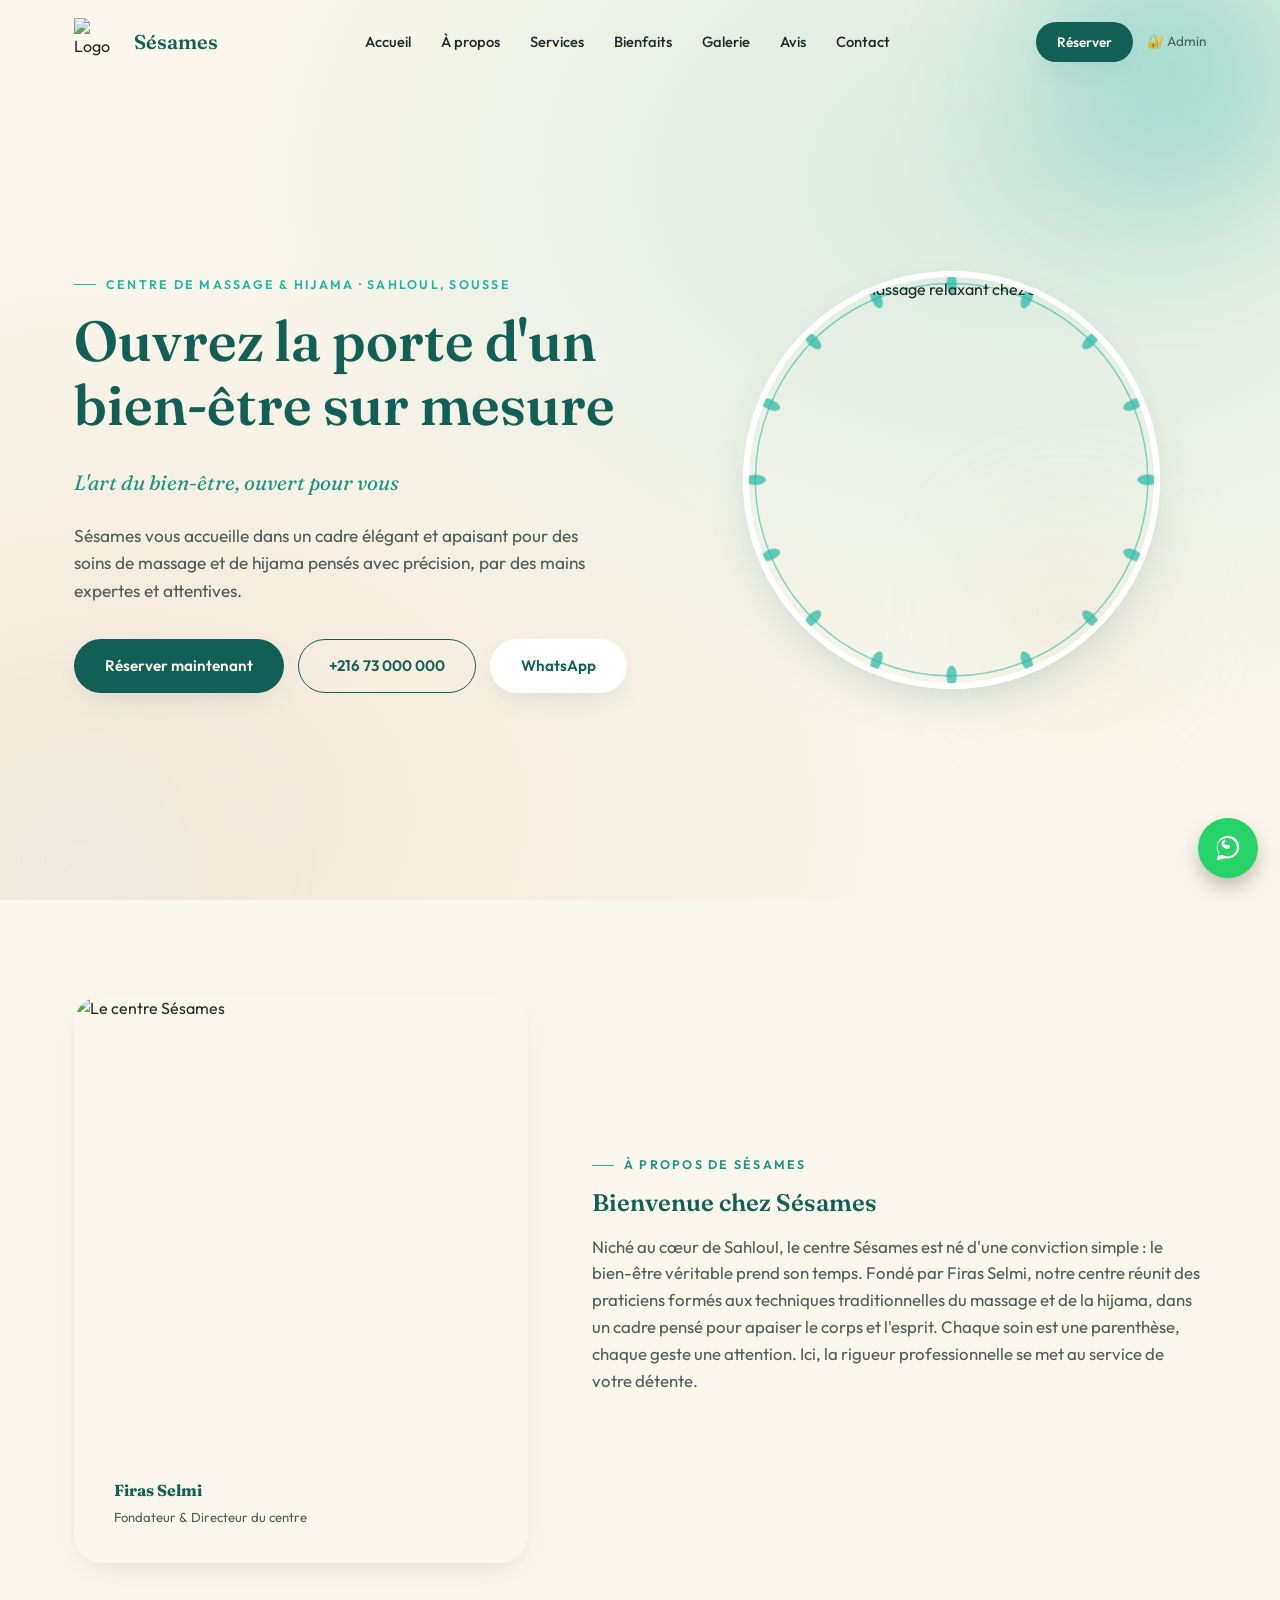
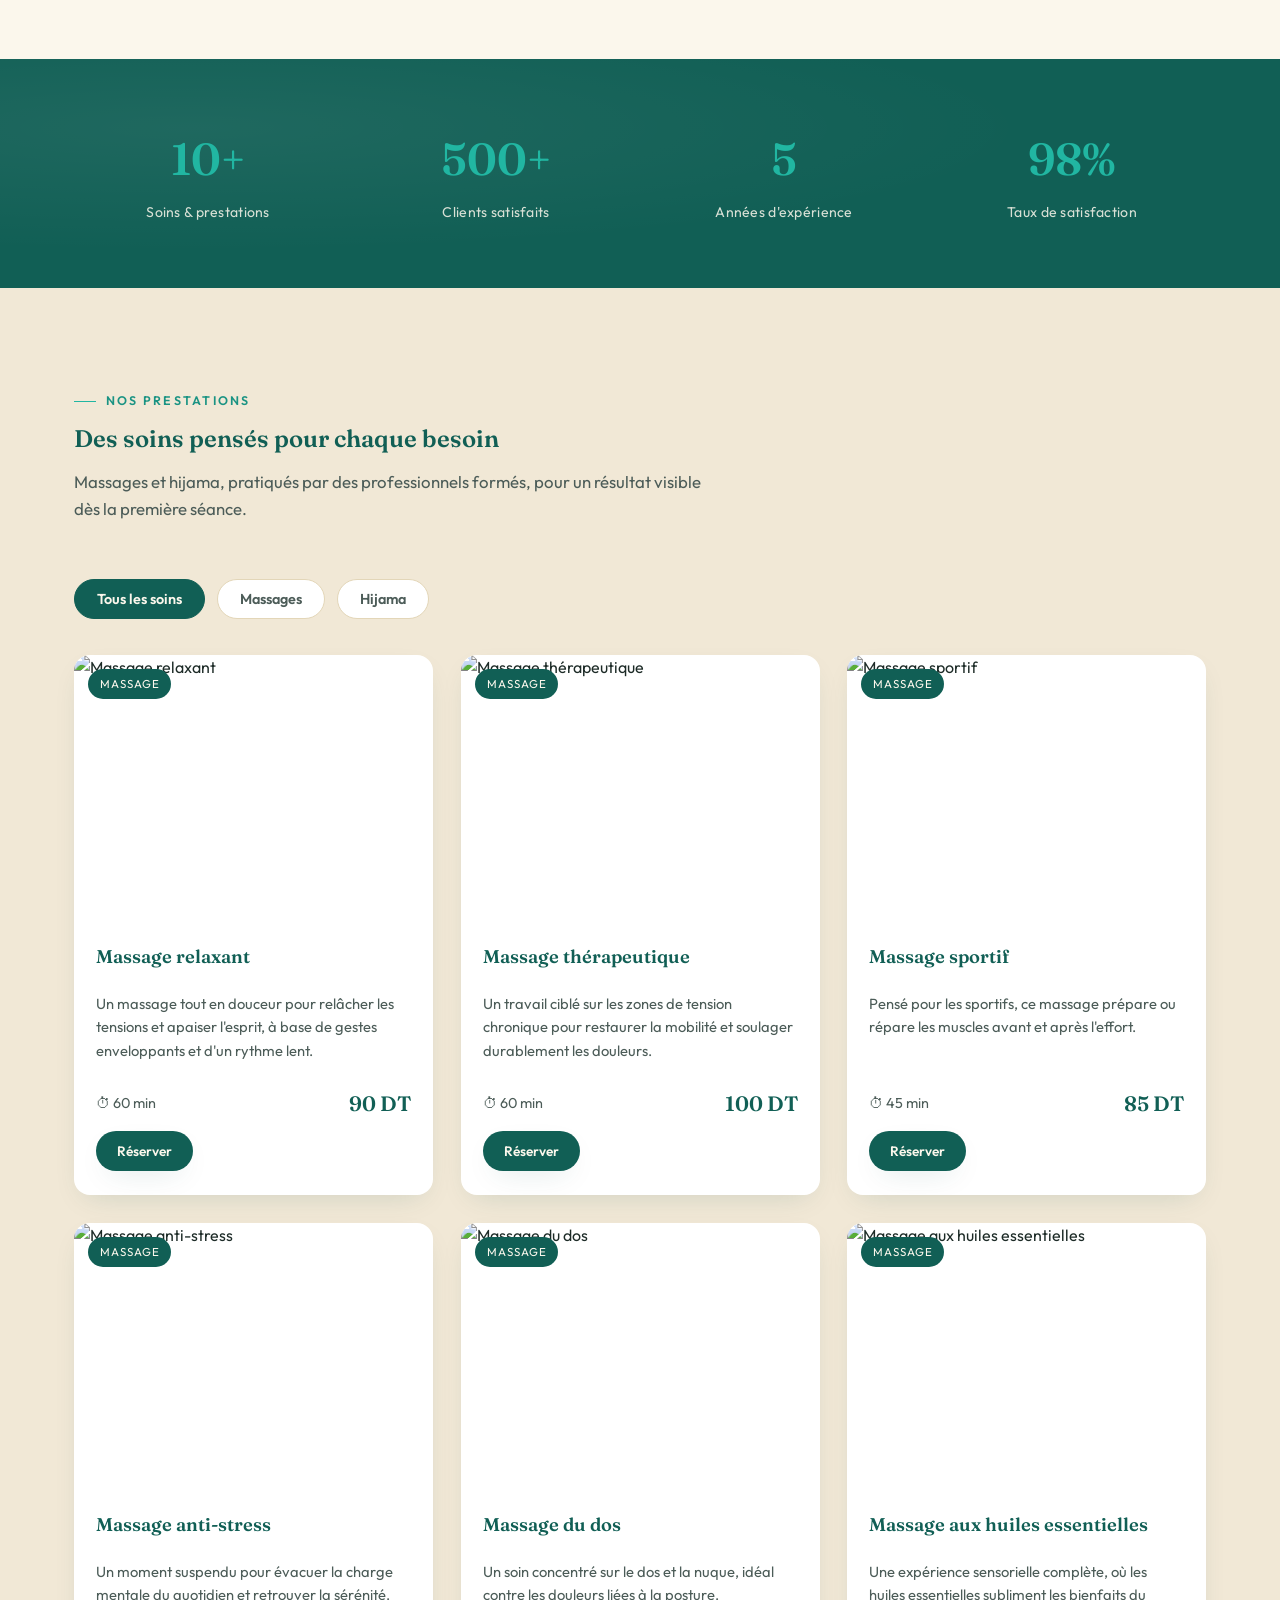
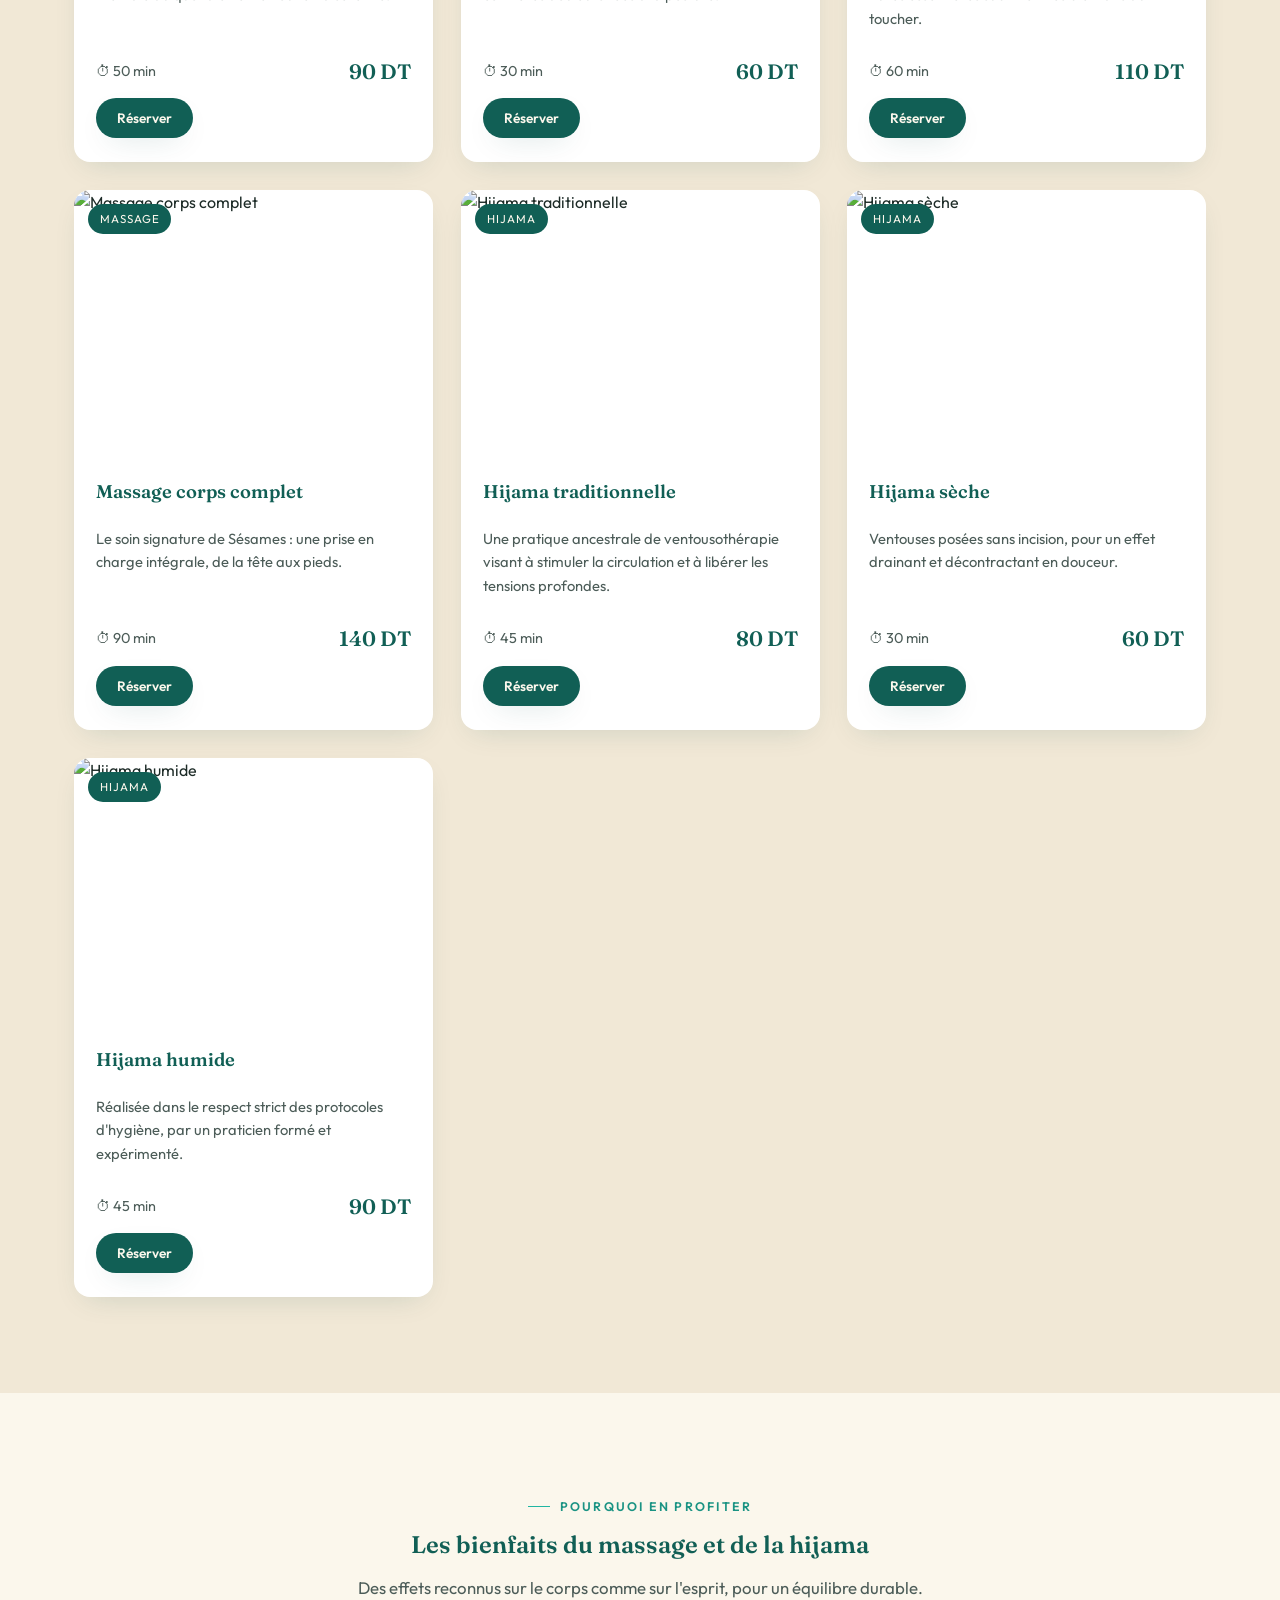
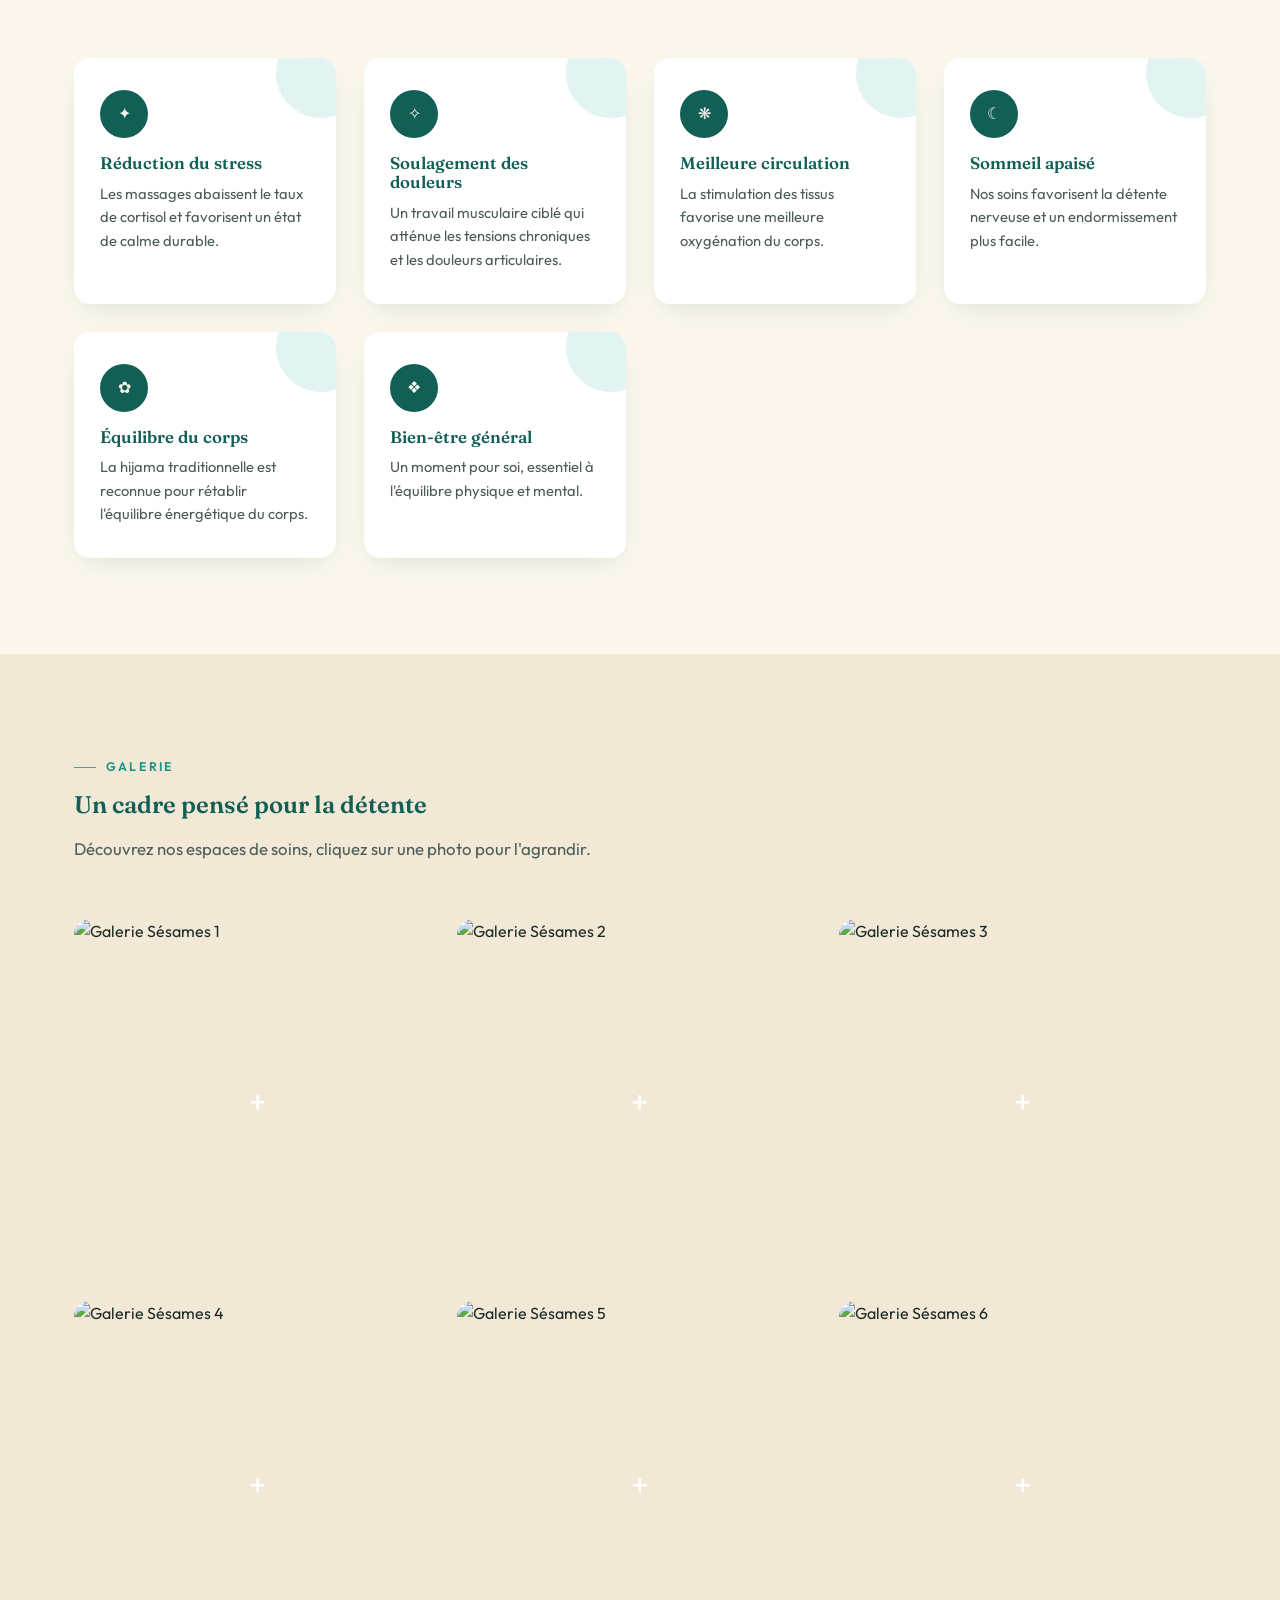
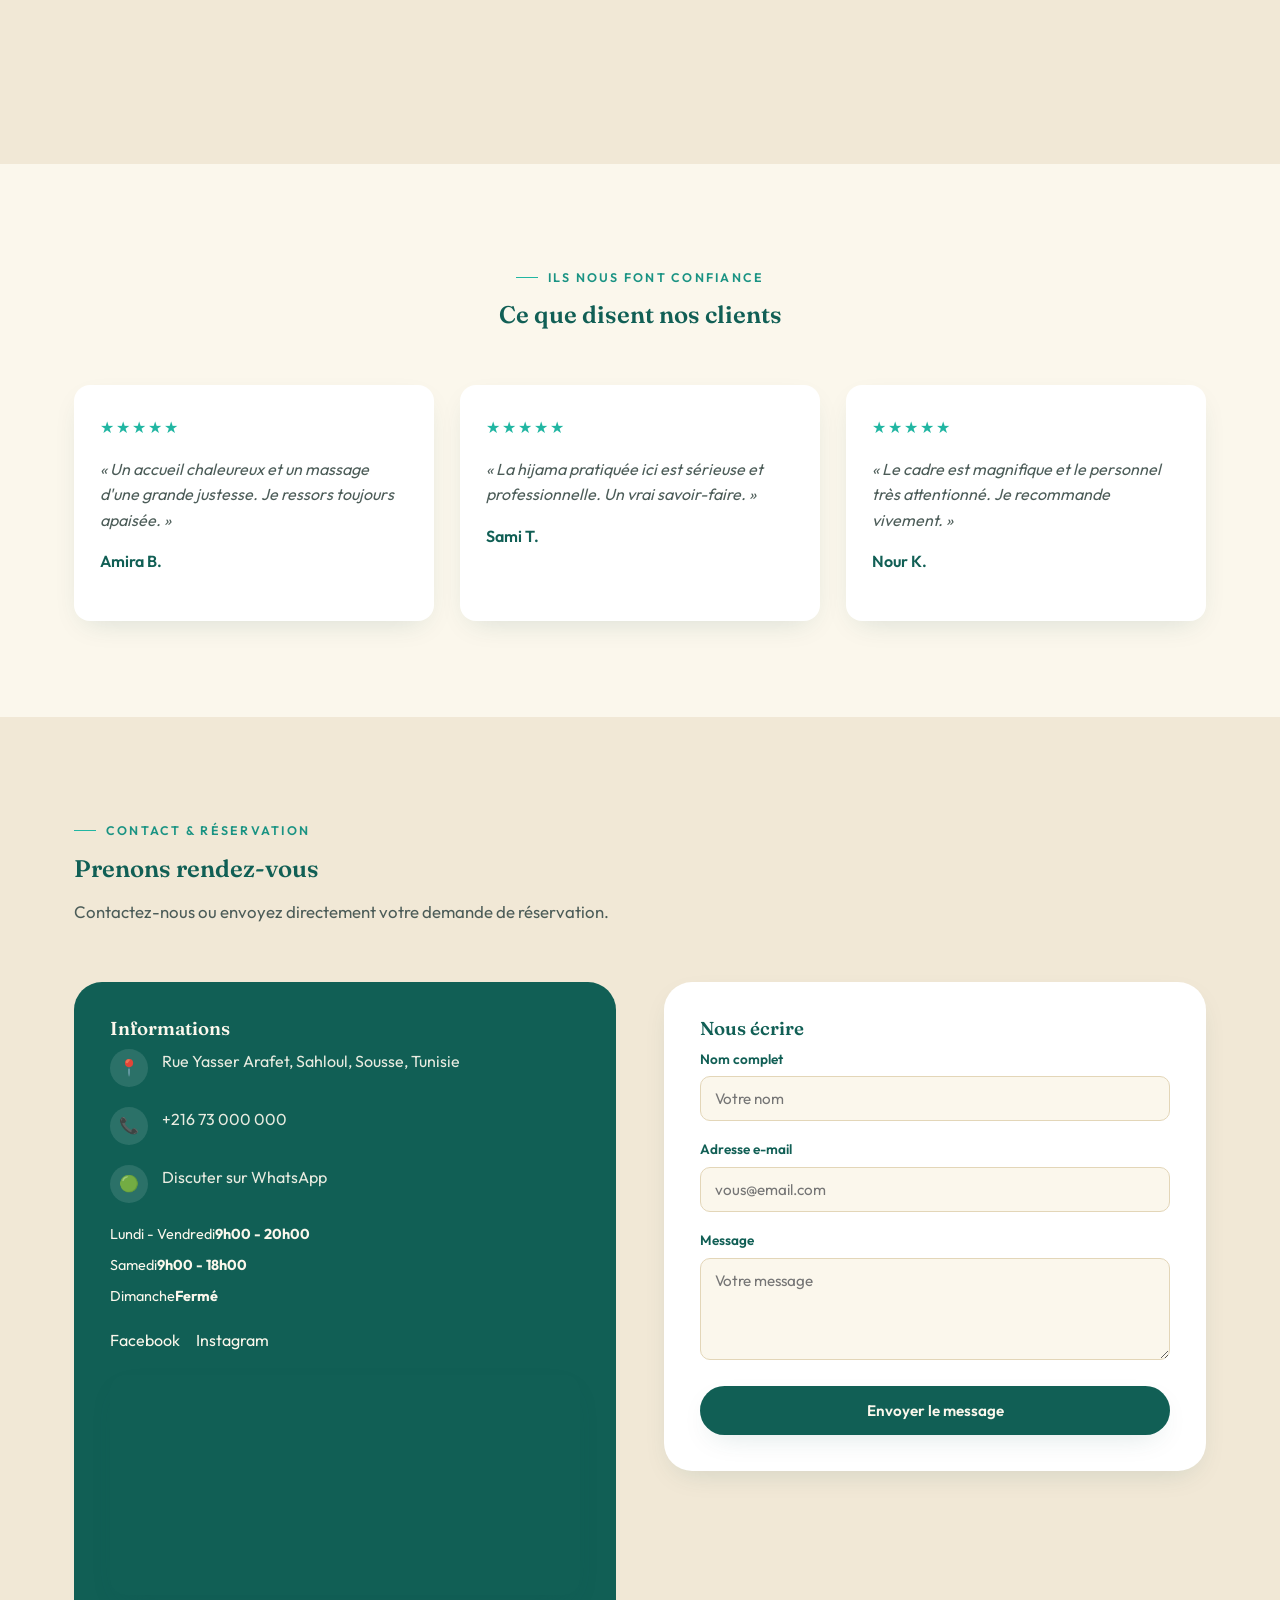
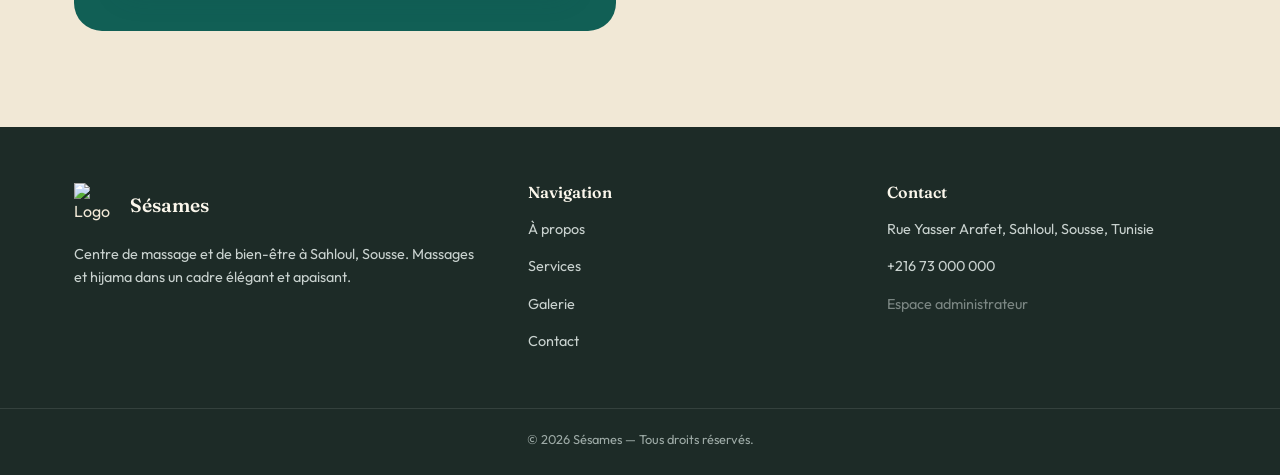
==== index.html @ 5cc1eb62 "Add admin connection button to main header navigation" ====
<!DOCTYPE html>
<html lang="fr">
<head>
<meta charset="UTF-8">
<meta name="viewport" content="width=device-width, initial-scale=1.0">
<title>Sésames — Massage & Hijama à Sousse | Centre de bien-être</title>
<meta name="description" content="Sésames, centre de massage et de hijama à Sahloul, Sousse. Massages relaxants, thérapeutiques, sportifs et hijama traditionnelle dans un cadre premium et apaisa[...]
<meta name="keywords" content="massage Sousse, hijama Sousse, centre de bien-être Sousse, Sésames, Sahloul">
<link rel="icon" href="logo-icon.png">
<link rel="preconnect" href="https://fonts.googleapis.com">
<link rel="preconnect" href="https://fonts.gstatic.com" crossorigin>
<link href="https://fonts.googleapis.com/css2?family=Fraunces:ital,wght@0,300;0,500;0,600;1,400;1,500&family=Outfit:wght@300;400;500;600;700&display=swap" rel="stylesheet">
<link rel="stylesheet" href="styles.css">
<style>
  .nav-admin-btn {
    display: flex;
    align-items: center;
    gap: 6px;
    font-size: 0.85rem;
    opacity: 0.7;
    transition: opacity 0.3s ease;
    color: inherit;
    text-decoration: none;
  }
  .nav-admin-btn:hover {
    opacity: 1;
  }
  @media (max-width: 700px) {
    .nav-admin-btn {
      font-size: 0.75rem;
    }
  }
</style>
</head>
<body>

<!-- ================= BARRE DE PROGRESSION DE SCROLL ================= -->
<div class="scroll-progress"><span class="js-scroll-bar"></span></div>

<!-- ================= NAVIGATION ================= -->
<header class="nav js-nav">
  <div class="container">
    <a href="#accueil" class="brand">
      <img src="logo-icon.png" alt="Logo Sésames" class="js-logo">
      <span class="brand-name js-nom">Sésames</span>
    </a>
    <nav class="nav-links js-nav-links">
      <a href="#accueil">Accueil</a>
      <a href="#apropos">À propos</a>
      <a href="#services">Services</a>
      <a href="#bienfaits">Bienfaits</a>
      <a href="#galerie">Galerie</a>
      <a href="#avis">Avis</a>
      <a href="#contact">Contact</a>
    </nav>
    <div class="nav-actions">
      <button class="btn btn-primary btn-sm js-open-resa">Réserver</button>
      <a href="admin.html" class="nav-admin-btn" title="Espace administrateur">🔐 Admin</a>
      <button class="nav-toggle js-nav-toggle" aria-label="Menu">☰</button>
    </div>
  </div>
</header>

<!-- ================= HERO ================= -->
<section id="accueil" class="hero">
  <div class="hero-blobs" aria-hidden="true">
    <span class="blob blob-1"></span>
    <span class="blob blob-2"></span>
    <span class="blob blob-3"></span>
  </div>
  <div class="container">
    <div class="hero-text">
      <span class="eyebrow hero-eyebrow">Centre de massage & hijama · Sahloul, Sousse</span>
      <h1>Ouvrez la porte d'un <br>bien-être sur mesure</h1>
      <p class="tagline js-slogan">L'art du bien-être, ouvert pour vous</p>
      <p class="lead">Sésames vous accueille dans un cadre élégant et apaisant pour des soins de massage et de hijama pensés avec précision, par des mains expertes et attentives.</p>
      <div class="hero-cta">
        <button class="btn btn-primary js-open-resa">Réserver maintenant</button>
        <a class="btn btn-outline js-tel" href="tel:+21673000000">Appeler le centre</a>
        <a class="btn btn-ghost js-wa-link" href="#" target="_blank" rel="noopener">WhatsApp</a>
      </div>
    </div>
    <div class="hero-visual">
      <svg class="seed-ring" viewBox="0 0 400 400" xmlns="http://www.w3.org/2000/svg" aria-hidden="true">
        <g fill="none" stroke="var(--teal-bright)" stroke-width="1.4" opacity="0.55">
          <circle cx="200" cy="200" r="188"/>
        </g>
        <g fill="var(--teal-bright)" opacity="0.7">
          <!-- graines réparties en cercle -->
          <g id="seeds"></g>
        </g>
      </svg>
      <div class="hero-image-wrap hero-float">
        <img src="https://images.unsplash.com/photo-1544161515-4ab6ce6db874?q=80&w=900&auto=format&fit=crop" alt="Ambiance de massage relaxant chez Sésames">
      </div>
    </div>
  </div>
</section>

<!-- ================= À PROPOS ================= -->
<section id="apropos" class="section">
  <div class="container about-grid">
    <div class="about-portrait reveal">
      <img src="https://images.unsplash.com/photo-1600334089648-b0d9d3028eb2?q=80&w=800&auto=format&fit=crop" alt="Le centre Sésames">
      <div class="founder-tag">
        <strong class="js-fondateur-nom">Firas Selmi</strong>
        <span class="js-fondateur-titre">Fondateur & Directeur du centre</span>
      </div>
    </div>
    <div class="about-text reveal reveal-delay-1">
      <span class="eyebrow">À propos de Sésames</span>
      <h2 class="js-apropos-titre">Bienvenue chez Sésames</h2>
      <p class="js-apropos-texte"></p>
    </div>
  </div>
</section>

<!-- ================= CHIFFRES CLÉS ================= -->
<section class="stats-section">
  <div class="container">
    <div class="stats-grid js-stats-grid"></div>
  </div>
</section>

<!-- ================= SERVICES ================= -->
<section id="services" class="section section-alt">
  <div class="container">
    <div class="section-head reveal">
      <span class="eyebrow">Nos prestations</span>
      <h2>Des soins pensés pour chaque besoin</h2>
      <p>Massages et hijama, pratiqués par des professionnels formés, pour un résultat visible dès la première séance.</p>
    </div>
    <div class="tabs reveal">
      <button class="tab-btn active" data-filter="all">Tous les soins</button>
      <button class="tab-btn" data-filter="massage">Massages</button>
      <button class="tab-btn" data-filter="hijama">Hijama</button>
    </div>
    <div class="services-grid js-services-grid"></div>
  </div>
</section>

<!-- ================= BIENFAITS ================= -->
<section id="bienfaits" class="section">
  <div class="container">
    <div class="section-head center reveal" style="margin-left:auto;margin-right:auto;">
      <span class="eyebrow">Pourquoi en profiter</span>
      <h2>Les bienfaits du massage et de la hijama</h2>
      <p>Des effets reconnus sur le corps comme sur l'esprit, pour un équilibre durable.</p>
    </div>
    <div class="benefits-grid js-benefits-grid"></div>
  </div>
</section>

<!-- ================= GALERIE ================= -->
<section id="galerie" class="section section-alt">
  <div class="container">
    <div class="section-head reveal">
      <span class="eyebrow">Galerie</span>
      <h2>Un cadre pensé pour la détente</h2>
      <p>Découvrez nos espaces de soins, cliquez sur une photo pour l'agrandir.</p>
    </div>
    <div class="gallery-grid js-gallery-grid"></div>
  </div>
</section>

<!-- ================= TÉMOIGNAGES ================= -->
<section id="avis" class="section">
  <div class="container">
    <div class="section-head center reveal" style="margin-left:auto;margin-right:auto;">
      <span class="eyebrow">Ils nous font confiance</span>
      <h2>Ce que disent nos clients</h2>
    </div>
    <div class="testimonials-grid js-testimonials-grid"></div>
  </div>
</section>

<!-- ================= CONTACT ================= -->
<section id="contact" class="section section-alt">
  <div class="container">
    <div class="section-head reveal">
      <span class="eyebrow">Contact & réservation</span>
      <h2>Prenons rendez-vous</h2>
      <p>Contactez-nous ou envoyez directement votre demande de réservation.</p>
    </div>
    <div class="contact-grid">
      <div class="contact-info-card reveal">
        <h3>Informations</h3>
        <div class="contact-info-item">
          <span class="ico">📍</span>
          <span class="js-adresse"></span>
        </div>
        <div class="contact-info-item">
          <span class="ico">📞</span>
          <a class="js-tel" href="tel:">—</a>
        </div>
        <div class="contact-info-item">
          <span class="ico">🟢</span>
          <a class="js-wa-link" href="#" target="_blank" rel="noopener">Discuter sur WhatsApp</a>
        </div>
        <ul class="js-horaires" style="display:grid;gap:8px;margin-top:18px;font-size:.9rem;"></ul>
        <div class="js-reseaux" style="display:flex;gap:16px;margin-top:20px;"></div>
        <div class="map-embed">
          <iframe class="js-map" src="" loading="lazy" referrerpolicy="no-referrer-when-downgrade" title="Localisation Sésames"></iframe>
        </div>
      </div>

      <form id="contact-form" class="form-card reveal reveal-delay-1" novalidate>
        <h3>Nous écrire</h3>
        <div class="field">
          <label for="contact-nom">Nom complet</label>
          <input id="contact-nom" type="text" placeholder="Votre nom">
          <span class="error-msg">Merci d'indiquer votre nom.</span>
        </div>
        <div class="field">
          <label for="contact-email">Adresse e-mail</label>
          <input id="contact-email" type="email" placeholder="vous@email.com">
          <span class="error-msg">Merci d'indiquer une adresse e-mail valide.</span>
        </div>
        <div class="field">
          <label for="contact-message">Message</label>
          <textarea id="contact-message" rows="4" placeholder="Votre message"></textarea>
          <span class="error-msg">Merci d'écrire votre message.</span>
        </div>
        <button type="submit" class="btn btn-primary" style="width:100%;">Envoyer le message</button>
        <div id="contact-msg" class="form-msg"></div>
      </form>
    </div>
  </div>
</section>

<!-- ================= FOOTER ================= -->
<footer class="footer">
  <div class="container">
    <div>
      <div class="footer-brand">
        <img src="logo-icon.png" alt="Logo Sésames" class="js-logo">
        <span class="footer-brand-name js-nom">Sésames</span>
      </div>
      <p>Centre de massage et de bien-être à Sahloul, Sousse. Massages et hijama dans un cadre élégant et apaisant.</p>
    </div>
    <div>
      <h4>Navigation</h4>
      <p><a href="#apropos">À propos</a></p>
      <p><a href="#services">Services</a></p>
      <p><a href="#galerie">Galerie</a></p>
      <p><a href="#contact">Contact</a></p>
    </div>
    <div>
      <h4>Contact</h4>
      <p class="js-adresse"></p>
      <p class="js-tel"></p>
      <p><a href="admin.html" style="opacity:.55;">Espace administrateur</a></p>
    </div>
  </div>
  <div class="footer-bottom">© <span class="js-annee"></span> Sésames — Tous droits réservés.</div>
</footer>

<!-- ================= BOUTON WHATSAPP FLOTTANT ================= -->
<a class="whatsapp-float js-wa-link" href="#" target="_blank" rel="noopener" aria-label="Contacter sur WhatsApp">
  <svg width="30" height="30" viewBox="0 0 32 32" fill="white"><path d="M16.001 3C9.373 3 4 8.373 4 15c0 2.386.696 4.607 1.897 6.48L4 29l7.72-1.86A11.93 11.93 0 0 0 16 27c6.628 0 12-5.373 12-12S22.629 3 16.001 3zm0 22c-2.04 0-3.964-.57-5.605-1.56l-.403-.25-4.17 1.003 1.02-4.073-.262-.41C5.24 18.776 4.8 17.04 4.8 15.233 4.8 9.73 9.46 5.4 15.21 5.4c5.52 0 10.14 4.33 10.14 9.833 0 5.5-4.62 9.9-10.35 9.9z"/><path d="M11.25 8.5c-.4 0-.96.13-1.47.65-.45.46-.76 1.07-.76 1.9 0 1.66.9 3.25 2.03 4.2 1.3 1.14 3.07 1.9 4.75 1.9.4 0 .96-.13 1.47-.65.45-.46.76-1.07.76-1.9 0-.65-.29-1.2-.75-1.55l-.95-.65c-.2-.14-.45-.14-.65 0l-.95.65c-.2.14-.45.14-.65 0l-2.13-1.47c-.2-.14-.33-.35-.33-.6 0-.4.18-.76.5-.98l1.08-.75c.2-.14.33-.35.33-.6 0-.4-.18-.76-.5-.98l-.95-.65c-.2-.14-.45-.14-.65 0z"/></svg>
</a>

<!-- ================= LIGHTBOX GALERIE ================= -->
<div class="lightbox" id="lightbox">
  <button class="lightbox-close" id="lightbox-close" aria-label="Fermer">×</button>
  <img id="lightbox-img" src="" alt="Photo agrandie">
</div>

<!-- ================= MODAL RÉSERVATION ================= -->
<div class="modal-overlay" id="resa-modal">
  <div class="modal-box">
    <button class="modal-close" id="resa-close" aria-label="Fermer">×</button>
    <span class="eyebrow">Réservation</span>
    <h3>Réservez votre séance</h3>
    <form id="resa-form" novalidate>
      <div class="field">
        <label for="resa-nom">Nom complet</label>
        <input id="resa-nom" type="text" placeholder="Votre nom">
        <span class="error-msg">Merci d'indiquer votre nom.</span>
      </div>
      <div class="form-row">
        <div class="field">
          <label for="resa-tel">Téléphone</label>
          <input id="resa-tel" type="tel" placeholder="+216 ...">
          <span class="error-msg">Numéro invalide.</span>
        </div>
        <div class="field">
          <label for="resa-date">Date souhaitée</label>
          <input id="resa-date" type="date">
          <span class="error-msg">Merci de choisir une date.</span>
        </div>
      </div>
      <div class="field">
        <label for="resa-service">Soin souhaité</label>
        <select id="resa-service"></select>
        <span class="error-msg">Merci de choisir un soin.</span>
      </div>
      <div class="field">
        <label for="resa-message">Message (optionnel)</label>
        <textarea id="resa-message" rows="3" placeholder="Une précision à ajouter ?"></textarea>
      </div>
      <button type="submit" class="btn btn-primary" style="width:100%;">Confirmer la demande</button>
      <div id="resa-msg" class="form-msg"></div>
    </form>
  </div>
</div>

<script src="data.js"></script>
<script src="main.js"></script>
<script>
  // Génère les petites graines du motif décoratif de l'anneau (signature visuelle)
  (function seeds(){
    const g = document.getElementById("seeds");
    if(!g) return;
    const total = 16, r = 188, cx = 200, cy = 200;
    let html = "";
    for(let i=0;i<total;i++){
      const angle = (i/total) * Math.PI * 2;
      const x = cx + r*Math.cos(angle);
      const y = cy + r*Math.sin(angle);
      const rot = (angle*180/Math.PI)+90;
      html += `<ellipse cx="${x}" cy="${y}" rx="5" ry="10" transform="rotate(${rot} ${x} ${y})"/>`;
    }
    g.innerHTML = html;
  })();
</script>
</body>
</html>
---- styles.css ----
/* ==========================================================
   SÉSAMES — Design tokens
   Palette dérivée du logo : cercle teal profond sur fond ivoire,
   silhouette en ligne, anneau de graines/pétales.
   Signature visuelle : l'anneau de graines devient un motif
   récurrent, et les révélations au scroll "s'ouvrent" comme le
   veut la légende du sésame — "Ouvre-toi, Sésame".
   ========================================================== */
:root{
  --teal-deep:   #115F55;
  --teal:        #1A9383;
  --teal-bright: #21B6A2;
  --teal-tint:   #E1F4F1;
  --cream:       #FBF7EC;
  --sand:        #F1E8D6;
  --sand-line:   #E3D6B8;
  --ink:         #1D2B27;
  --ink-soft:    #4C5C58;
  --white:       #FFFFFF;

  --font-display: "Fraunces", serif;
  --font-body: "Outfit", sans-serif;

  --radius-lg: 28px;
  --radius-md: 16px;
  --radius-sm: 10px;

  --shadow-soft: 0 20px 50px -20px rgba(18, 79, 77, 0.25);
  --shadow-card: 0 10px 30px -12px rgba(18, 79, 77, 0.18);

  --ease: cubic-bezier(.22,.9,.32,1);
}

*,*::before,*::after{ box-sizing:border-box; }
html{ scroll-behavior:smooth; }
body{
  margin:0;
  font-family:var(--font-body);
  background:var(--cream);
  color:var(--ink);
  line-height:1.6;
  -webkit-font-smoothing:antialiased;
}
img{ max-width:100%; display:block; }
a{ color:inherit; text-decoration:none; }
ul{ list-style:none; margin:0; padding:0; }
button{ font-family:inherit; cursor:pointer; }
input,textarea,select{ font-family:inherit; }

.container{
  width:100%;
  max-width:1180px;
  margin:0 auto;
  padding:0 24px;
}

h1,h2,h3,h4{
  font-family:var(--font-display);
  color:var(--teal-deep);
  margin:0 0 .5em;
  line-height:1.15;
  font-weight:600;
}
.eyebrow{
  display:inline-flex;
  align-items:center;
  gap:10px;
  font-family:var(--font-body);
  font-size:.78rem;
  letter-spacing:.18em;
  text-transform:uppercase;
  color:var(--teal);
  font-weight:600;
  margin-bottom:14px;
}
.eyebrow::before{
  content:"";
  width:22px;height:1px;
  background:var(--teal-bright);
  display:inline-block;
}
.section{ padding:96px 0; position:relative; }
.section-alt{ background:var(--sand); }
.section-head{ max-width:640px; margin-bottom:56px; }
.section-head p{ color:var(--ink-soft); font-size:1.05rem; }
.section-head.center{ margin-left:auto; margin-right:auto; text-align:center; }

/* ---------- Boutons ---------- */
.btn{
  display:inline-flex;
  align-items:center;
  justify-content:center;
  gap:10px;
  padding:14px 30px;
  border-radius:999px;
  font-weight:600;
  font-size:.95rem;
  border:1px solid transparent;
  transition:transform .35s var(--ease), box-shadow .35s var(--ease), background .3s ease, color .3s ease;
  white-space:nowrap;
}
.btn-primary{ background:var(--teal-deep); color:var(--cream); box-shadow:var(--shadow-card); }
.btn-primary:hover{ transform:translateY(-3px); box-shadow:0 16px 30px -10px rgba(18,79,77,.4); background:var(--teal); }
.btn-outline{ background:transparent; color:var(--teal-deep); border-color:var(--teal-deep); }
.btn-outline:hover{ background:var(--teal-deep); color:var(--cream); transform:translateY(-3px); }
.btn-ghost{ background:var(--white); color:var(--teal-deep); box-shadow:var(--shadow-card); }
.btn-ghost:hover{ transform:translateY(-3px); }
.btn-sm{ padding:10px 20px; font-size:.85rem; }

/* ---------- Navigation ---------- */
.nav{
  position:fixed; top:0; left:0; right:0; z-index:100;
  padding:18px 0;
  transition:background .4s ease, box-shadow .4s ease, padding .4s ease;
}
.nav.scrolled{
  background:rgba(251,247,236,.92);
  backdrop-filter:blur(10px);
  box-shadow:0 8px 24px -16px rgba(18,79,77,.35);
  padding:10px 0;
}
.nav .container{ display:flex; align-items:center; justify-content:space-between; gap:20px; }
.brand{ display:flex; align-items:center; gap:12px; }
.brand img{ width:48px; height:48px; object-fit:contain; }
.brand-name{ font-family:var(--font-display); font-weight:600; font-size:1.25rem; color:var(--teal-deep); }
.nav-links{ display:flex; gap:30px; align-items:center; }
.nav-links a{
  font-size:.92rem; font-weight:500; color:var(--ink);
  position:relative; padding:4px 0;
}
.nav-links a::after{
  content:""; position:absolute; left:0; bottom:0; height:2px; width:0;
  background:var(--teal-bright); transition:width .3s var(--ease);
}
.nav-links a:hover::after{ width:100%; }
.nav-actions{ display:flex; align-items:center; gap:14px; }
.nav-toggle{ display:none; background:none; border:none; font-size:1.6rem; color:var(--teal-deep); }

@media (max-width:900px){
  .nav-links{
    position:fixed; inset:0 0 0 auto; height:100vh; width:min(78vw,320px);
    background:var(--cream); flex-direction:column; justify-content:center; gap:28px;
    transform:translateX(100%); transition:transform .45s var(--ease);
    box-shadow:-10px 0 40px rgba(18,79,77,.2);
  }
  .nav-links.open{ transform:translateX(0); }
  .nav-toggle{ display:block; }
}

/* ---------- Hero ---------- */
.hero{
  min-height:100vh;
  display:flex; align-items:center;
  padding:140px 0 80px;
  position:relative;
  overflow:hidden;
  background:
    radial-gradient(ellipse at 80% 20%, rgba(34,163,159,.16), transparent 55%),
    radial-gradient(ellipse at 10% 90%, rgba(176,107,73,.12), transparent 50%),
    var(--cream);
}
.hero-blobs{ position:absolute; inset:0; overflow:hidden; z-index:0; pointer-events:none; }
.blob{
  position:absolute; border-radius:50%; filter:blur(60px); opacity:.45;
  will-change:transform;
}
.blob-1{
  width:420px; height:420px; top:-140px; right:-100px;
  background:radial-gradient(circle, var(--teal-bright), transparent 70%);
  animation:blob-float-1 16s ease-in-out infinite;
}
.blob-2{
  width:320px; height:320px; bottom:-120px; left:-80px;
  background:radial-gradient(circle, var(--teal-tint), transparent 70%);
  animation:blob-float-2 20s ease-in-out infinite;
}
.blob-3{
  width:220px; height:220px; bottom:20%; right:8%;
  background:radial-gradient(circle, var(--sand-line), transparent 70%);
  animation:blob-float-3 13s ease-in-out infinite;
}
@keyframes blob-float-1{
  0%,100%{ transform:translate(0,0) scale(1); }
  50%{ transform:translate(-30px,40px) scale(1.08); }
}
@keyframes blob-float-2{
  0%,100%{ transform:translate(0,0) scale(1); }
  50%{ transform:translate(25px,-30px) scale(1.05); }
}
@keyframes blob-float-3{
  0%,100%{ transform:translate(0,0); }
  50%{ transform:translate(-20px,-25px); }
}
.hero .container{ position:relative; z-index:1; display:grid; grid-template-columns:1.05fr .95fr; gap:60px; align-items:center; }
.hero-eyebrow{ color:var(--teal-bright); }
.hero h1{ font-size:clamp(2.4rem,4.4vw,3.6rem); }
.hero .tagline{ font-style:italic; font-family:var(--font-display); color:var(--teal); font-size:1.3rem; margin-bottom:22px; }
.hero p.lead{ color:var(--ink-soft); font-size:1.08rem; max-width:520px; margin-bottom:34px; }
.hero-cta{ display:flex; flex-wrap:wrap; gap:14px; }

.hero-visual{ position:relative; display:flex; align-items:center; justify-content:center; }
.seed-ring{
  position:absolute; inset:0; margin:auto; width:100%; height:100%;
  animation:spin 60s linear infinite;
}
@keyframes spin{ to{ transform:rotate(360deg); } }
.hero-image-wrap{
  position:relative; width:82%; aspect-ratio:1/1; border-radius:50%; overflow:hidden;
  box-shadow:var(--shadow-soft); border:6px solid var(--white);
}
.hero-image-wrap img{ width:100%; height:100%; object-fit:cover; }
.hero-float{ animation:hero-float 6s ease-in-out infinite; }
@keyframes hero-float{
  0%,100%{ transform:translateY(0); }
  50%{ transform:translateY(-16px); }
}

/* ---------- Reveal / "Ouvre-toi Sésame" ---------- */
.reveal{
  opacity:0; transform:translateY(28px) scale(.97);
  transition:opacity .8s var(--ease), transform .8s var(--ease);
}
.reveal.in-view{ opacity:1; transform:translateY(0) scale(1); }
.reveal-delay-1.in-view{ transition-delay:.1s; }
.reveal-delay-2.in-view{ transition-delay:.2s; }
.reveal-delay-3.in-view{ transition-delay:.3s; }

/* ---------- À propos ---------- */
.about-grid{ display:grid; grid-template-columns:.85fr 1.15fr; gap:64px; align-items:center; }
.about-portrait{
  position:relative; border-radius:var(--radius-lg); overflow:hidden;
  box-shadow:var(--shadow-card);
}
.about-portrait img{ width:100%; aspect-ratio:4/5; object-fit:cover; }
.founder-tag{
  position:absolute; left:20px; bottom:20px; background:rgba(251,247,236,.94);
  padding:14px 20px; border-radius:var(--radius-sm); backdrop-filter:blur(6px);
}
.founder-tag strong{ display:block; color:var(--teal-deep); font-family:var(--font-display); }
.founder-tag span{ font-size:.82rem; color:var(--ink-soft); }
.about-text p{ color:var(--ink-soft); font-size:1.05rem; }

/* ---------- Chiffres clés / compteurs ---------- */
.stats-section{
  background:var(--teal-deep);
  padding:64px 0;
  position:relative;
  overflow:hidden;
}
.stats-section::before{
  content:"";
  position:absolute; inset:0;
  background:radial-gradient(ellipse at 15% 30%, rgba(255,255,255,.06), transparent 55%);
  pointer-events:none;
}
.stats-grid{
  display:grid; grid-template-columns:repeat(4,1fr); gap:20px; position:relative; z-index:1;
}
.stat-card{ text-align:center; color:var(--cream); }
.stat-number{
  font-family:var(--font-display); font-weight:600; font-size:clamp(2rem,4vw,2.8rem);
  color:var(--teal-bright); display:inline-flex; align-items:baseline; gap:2px;
}
.stat-label{ margin-top:6px; font-size:.88rem; color:var(--cream); opacity:.85; letter-spacing:.02em; }
@media (max-width:800px){ .stats-grid{ grid-template-columns:repeat(2,1fr); gap:32px 20px; } }

/* ---------- Services ---------- */
.tabs{ display:flex; gap:12px; margin-bottom:36px; flex-wrap:wrap; }
.tab-btn{
  padding:10px 22px; border-radius:999px; border:1px solid var(--sand-line);
  background:var(--white); color:var(--ink-soft); font-weight:600; font-size:.9rem;
  transition:all .3s var(--ease);
}
.tab-btn.active, .tab-btn:hover{ background:var(--teal-deep); color:var(--cream); border-color:var(--teal-deep); }

.services-grid{
  display:grid; grid-template-columns:repeat(auto-fit,minmax(300px,1fr)); gap:28px;
  perspective:1200px;
}
.service-card{
  background:var(--white); border-radius:var(--radius-md); overflow:hidden;
  box-shadow:var(--shadow-card);
  transition:transform .25s var(--ease), box-shadow .45s var(--ease);
  display:flex; flex-direction:column;
  transform-style:preserve-3d;
  will-change:transform;
}
.service-card:hover{ box-shadow:0 24px 40px -18px rgba(18,79,77,.32); }
.service-media{ position:relative; aspect-ratio:4/3; overflow:hidden; }
.service-media img{ width:100%; height:100%; object-fit:cover; transition:transform .6s var(--ease); }
.service-card:hover .service-media img{ transform:scale(1.08); }
.service-tag{
  position:absolute; top:14px; left:14px; background:var(--teal-deep); color:var(--cream);
  font-size:.72rem; text-transform:uppercase; letter-spacing:.08em; padding:6px 12px; border-radius:999px;
}
.service-body{ padding:22px 22px 24px; display:flex; flex-direction:column; gap:10px; flex:1; }
.service-body h3{ font-size:1.15rem; margin-bottom:0; }
.service-body p{ color:var(--ink-soft); font-size:.92rem; flex:1; }
.service-meta{ display:flex; justify-content:space-between; align-items:center; font-size:.9rem; color:var(--ink-soft); }
.service-meta .price{ font-family:var(--font-display); font-size:1.3rem; color:var(--teal-deep); font-weight:600; }
.service-footer{ display:flex; gap:10px; }

/* ---------- Bienfaits ---------- */
.benefits-grid{ display:grid; grid-template-columns:repeat(auto-fit,minmax(260px,1fr)); gap:28px; }
.benefit-card{
  background:var(--white); padding:32px 26px; border-radius:var(--radius-md);
  box-shadow:var(--shadow-card); position:relative; overflow:hidden;
}
.benefit-card::before{
  content:""; position:absolute; top:-30px; right:-30px; width:90px; height:90px;
  background:var(--teal-tint); border-radius:50%;
}
.benefit-icon{
  width:48px; height:48px; border-radius:50%; background:var(--teal-deep); color:var(--cream);
  display:flex; align-items:center; justify-content:center; margin-bottom:16px; position:relative; z-index:1;
}
.benefit-card h3{ font-size:1.05rem; position:relative; z-index:1; }
.benefit-card p{ color:var(--ink-soft); font-size:.92rem; position:relative; z-index:1; margin:0; }

/* ---------- Galerie ---------- */
.gallery-grid{
  display:grid; grid-template-columns:repeat(3,1fr); gap:16px;
}
.gallery-item{
  border-radius:var(--radius-md); overflow:hidden; cursor:pointer; position:relative; aspect-ratio:1/1;
}
.gallery-item img{ width:100%; height:100%; object-fit:cover; transition:transform .5s var(--ease); }
.gallery-item:hover img{ transform:scale(1.1); }
.gallery-item::after{
  content:"+"; position:absolute; inset:0; display:flex; align-items:center; justify-content:center;
  font-size:2rem; color:#fff; background:rgba(18,79,77,0); transition:background .3s ease;
}
.gallery-item:hover::after{ background:rgba(18,79,77,.35); }
@media (max-width:700px){ .gallery-grid{ grid-template-columns:repeat(2,1fr); } }

/* ---------- Témoignages ---------- */
.testimonials-grid{ display:grid; grid-template-columns:repeat(auto-fit,minmax(280px,1fr)); gap:26px; }
.testimonial-card{
  background:var(--white); padding:30px 26px; border-radius:var(--radius-md); box-shadow:var(--shadow-card);
}
.stars{ color:var(--teal-bright); letter-spacing:2px; margin-bottom:12px; }
.testimonial-card p.quote{ color:var(--ink-soft); font-style:italic; }
.testimonial-name{ font-weight:600; color:var(--teal-deep); margin-top:14px; }

/* ---------- Contact ---------- */
.contact-grid{ display:grid; grid-template-columns:1fr 1fr; gap:48px; align-items:start; }
.contact-info-card{
  background:var(--teal-deep); color:var(--cream); padding:36px; border-radius:var(--radius-lg);
}
.contact-info-card h3{ color:var(--cream); }
.contact-info-item{ display:flex; gap:14px; margin-bottom:20px; align-items:flex-start; }
.contact-info-item .ico{ width:38px; height:38px; border-radius:50%; background:rgba(255,255,255,.12); display:flex; align-items:center; justify-content:center; flex-shrink:0; }
.contact-info-item a, .contact-info-item span{ color:var(--cream); opacity:.92; }
.map-embed{ margin-top:22px; border-radius:var(--radius-md); overflow:hidden; box-shadow:var(--shadow-card); }
.map-embed iframe{ width:100%; height:220px; border:0; display:block; }

.form-card{
  background:var(--white); padding:36px; border-radius:var(--radius-lg); box-shadow:var(--shadow-card);
}
.form-row{ display:grid; grid-template-columns:1fr 1fr; gap:16px; }
.field{ margin-bottom:18px; }
.field label{ display:block; font-size:.85rem; font-weight:600; margin-bottom:6px; color:var(--teal-deep); }
.field input, .field select, .field textarea{
  width:100%; padding:12px 14px; border-radius:var(--radius-sm); border:1.5px solid var(--sand-line);
  background:var(--cream); font-size:.95rem; transition:border-color .3s ease, box-shadow .3s ease; color:var(--ink);
}
.field input:focus, .field select:focus, .field textarea:focus{
  outline:none; border-color:var(--teal-bright); box-shadow:0 0 0 4px rgba(34,163,159,.15);
}
.field.error input, .field.error select, .field.error textarea{ border-color:#C34A36; }
.field .error-msg{ color:#C34A36; font-size:.78rem; margin-top:5px; display:none; }
.field.error .error-msg{ display:block; }
.form-msg{
  margin-top:16px; padding:14px 16px; border-radius:var(--radius-sm); font-size:.9rem;
  display:none; align-items:center; gap:10px;
}
.form-msg.show{ display:flex; }
.form-msg.success{ background:#E4F3EE; color:var(--teal-deep); }
.form-msg.err{ background:#FBE9E6; color:#A63A29; }

@media (max-width:900px){
  .hero .container, .about-grid, .contact-grid{ grid-template-columns:1fr; }
  .hero-visual{ order:-1; max-width:340px; margin:0 auto; }
  .form-row{ grid-template-columns:1fr; }
}

/* ---------- Footer ---------- */
.footer{ background:var(--ink); color:var(--sand); padding:56px 0 26px; }
.footer .container{ display:grid; grid-template-columns:1.3fr 1fr 1fr; gap:40px; }
.footer-brand{ display:flex; align-items:center; gap:12px; margin-bottom:16px; }
.footer-brand img{ width:44px; height:44px; object-fit:contain; }
.footer-brand-name{ font-family:var(--font-display); font-weight:600; font-size:1.2rem; color:var(--cream); }
.footer h4{ color:var(--cream); font-size:1rem; margin-bottom:16px; }
.footer p, .footer a{ color:#C9D2CF; font-size:.9rem; }
.footer a:hover{ color:var(--teal-bright); }
.footer-bottom{ text-align:center; margin-top:40px; padding-top:20px; border-top:1px solid rgba(255,255,255,.1); font-size:.8rem; color:#9DAAA6; }
@media (max-width:700px){ .footer .container{ grid-template-columns:1fr; } }

/* ---------- WhatsApp flottant ---------- */
.whatsapp-float{
  position:fixed; right:22px; bottom:22px; z-index:200;
  width:60px; height:60px; border-radius:50%; background:#25D366;
  display:flex; align-items:center; justify-content:center;
  box-shadow:0 10px 26px -6px rgba(0,0,0,.4);
  animation:pulse-wa 2.6s ease-in-out infinite;
}
.whatsapp-float:hover{ transform:scale(1.08); }
@keyframes pulse-wa{
  0%,100%{ box-shadow:0 10px 26px -6px rgba(37,211,102,.6); }
  50%{ box-shadow:0 10px 32px -4px rgba(37,211,102,.95); }
}

/* ---------- Lightbox ---------- */
.lightbox{
  position:fixed; inset:0; background:rgba(18,43,39,.92); z-index:300;
  display:none; align-items:center; justify-content:center; padding:30px;
}
.lightbox.open{ display:flex; }
.lightbox img{ max-width:90vw; max-height:85vh; border-radius:var(--radius-sm); }
.lightbox-close{
  position:absolute; top:24px; right:28px; color:#fff; font-size:2rem; background:none; border:none;
}

/* ---------- Modal réservation ---------- */
.modal-overlay{
  position:fixed; inset:0; background:rgba(18,43,39,.55); z-index:300; display:none;
  align-items:center; justify-content:center; padding:20px; backdrop-filter:blur(3px);
}
.modal-overlay.open{ display:flex; }
.modal-box{
  background:var(--cream); border-radius:var(--radius-lg); max-width:520px; width:100%;
  padding:36px; max-height:90vh; overflow-y:auto; box-shadow:var(--shadow-soft);
  transform:scale(.94); opacity:0; transition:transform .35s var(--ease), opacity .35s var(--ease);
}
.modal-overlay.open .modal-box{ transform:scale(1); opacity:1; }
.modal-close{ float:right; background:none; border:none; font-size:1.5rem; color:var(--ink-soft); }

/* ---------- Seed divider ---------- */
.seed-divider{ display:flex; justify-content:center; margin:0 auto 40px; opacity:.75; }

/* ---------- Barre de progression de scroll ---------- */
.scroll-progress{
  position:fixed; top:0; left:0; width:100%; height:3px; z-index:500;
  background:transparent;
}
.scroll-progress span{
  display:block; height:100%; width:0%;
  background:linear-gradient(90deg, var(--teal-bright), var(--teal-deep));
  transition:width .1s linear;
}

/* Focus visibility */
a:focus-visible, button:focus-visible, input:focus-visible, textarea:focus-visible{
  outline:3px solid var(--teal-bright); outline-offset:2px;
}

@media (prefers-reduced-motion: reduce){
  *{ animation-duration:.001ms !important; transition-duration:.001ms !important; }
  .reveal{ opacity:1; transform:none; }
  .hero-float, .blob{ animation:none !important; }
}
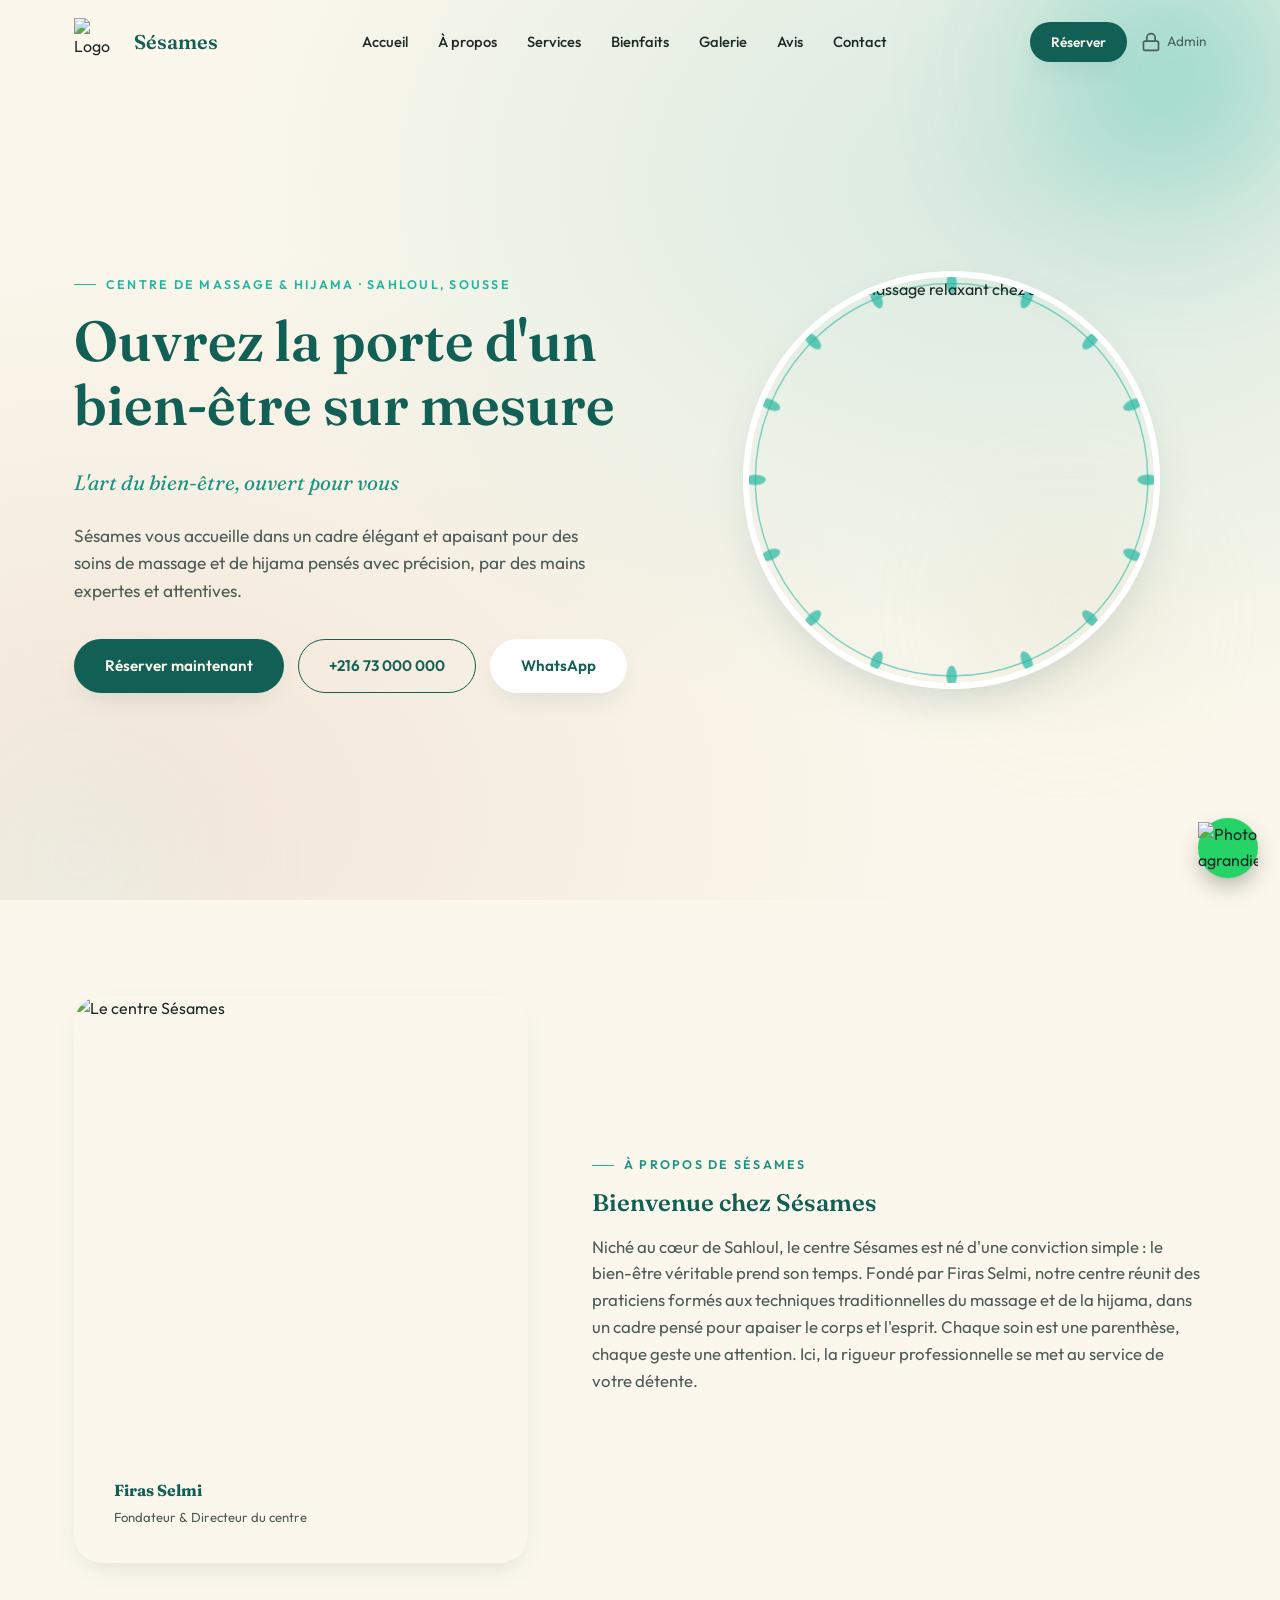
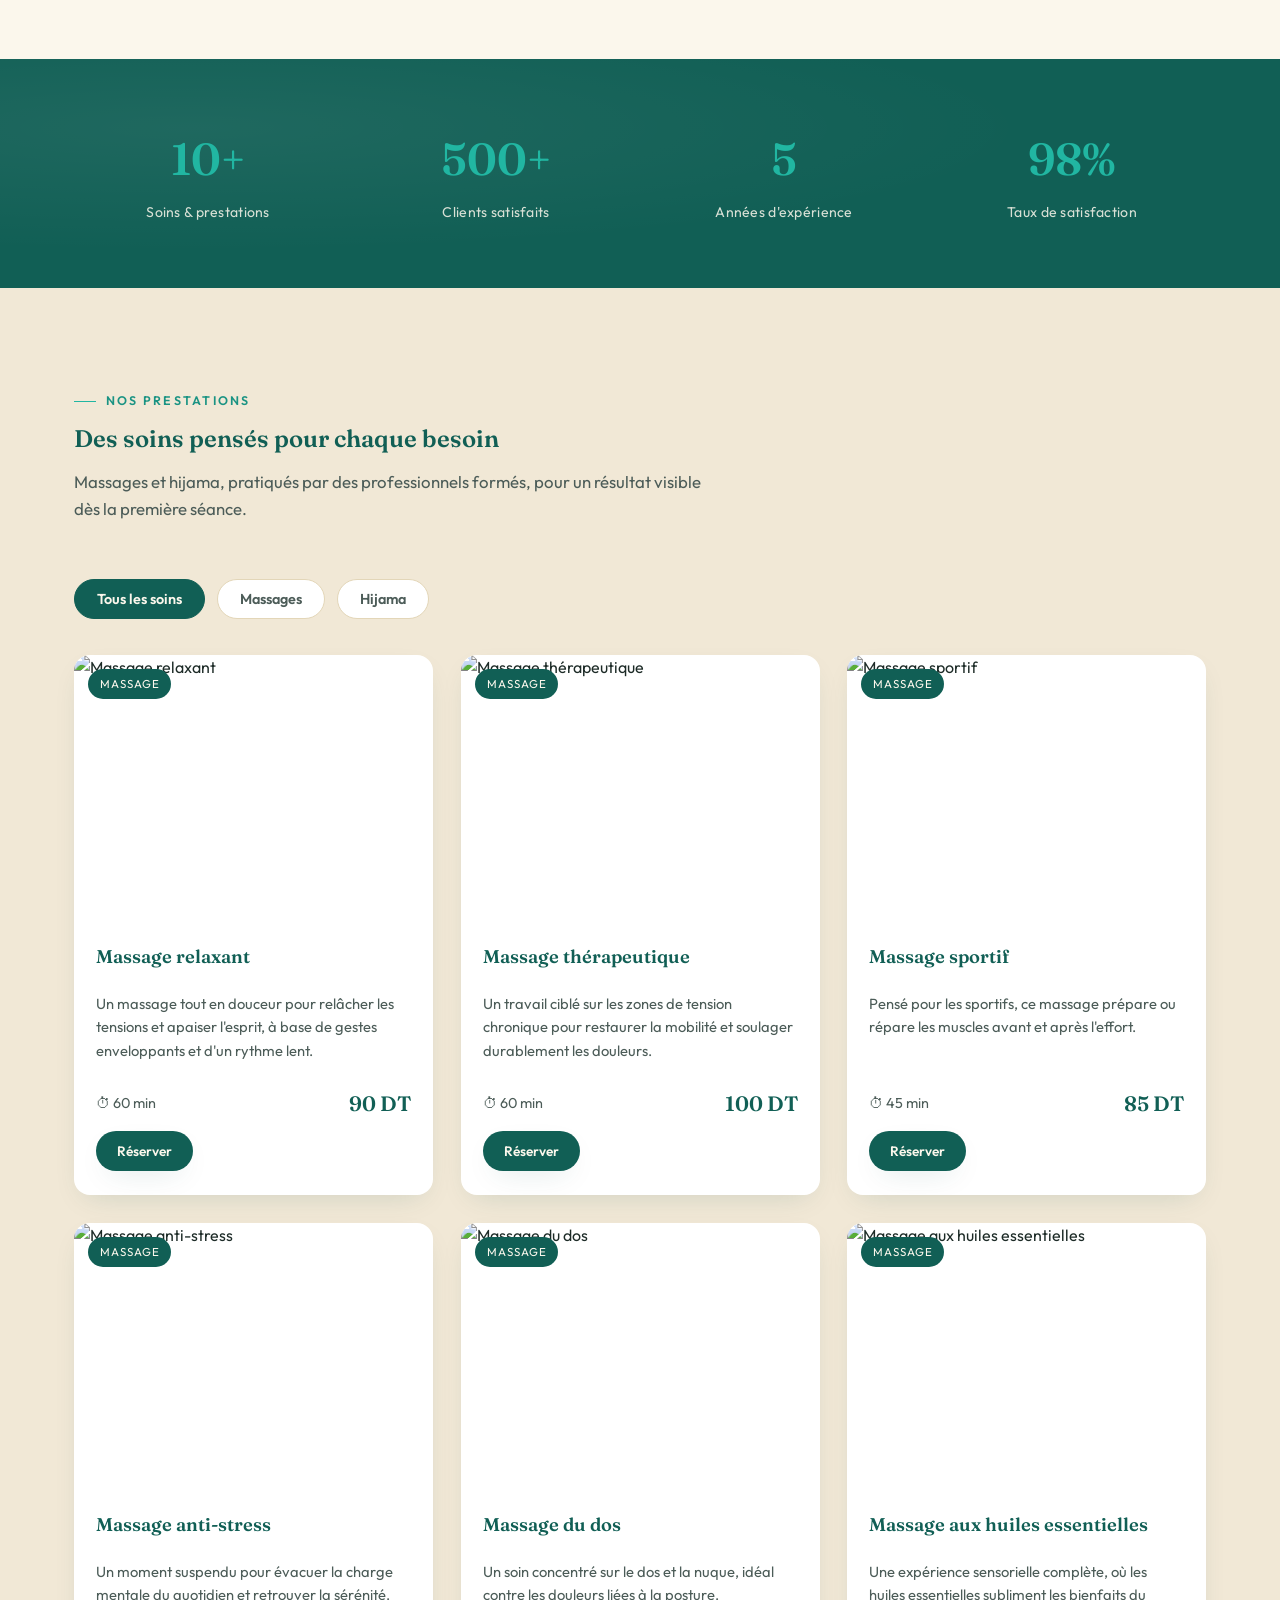
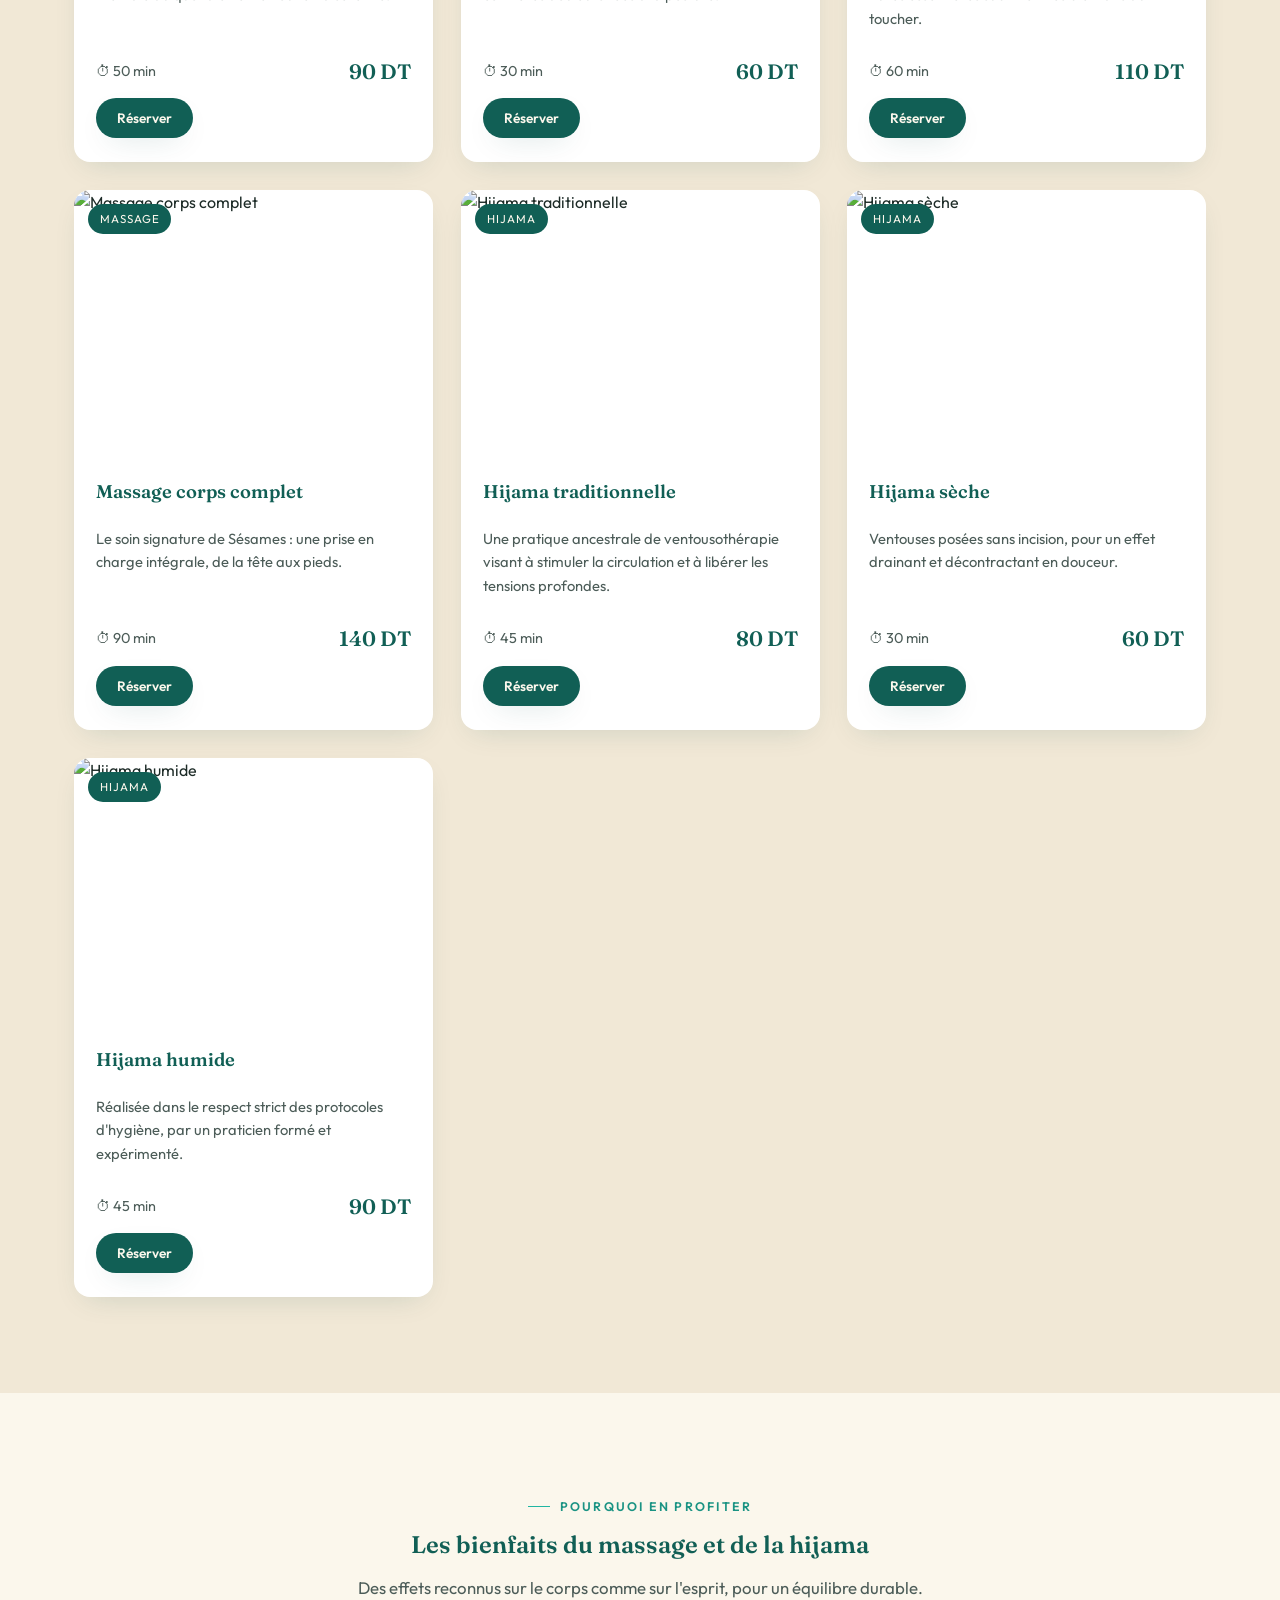
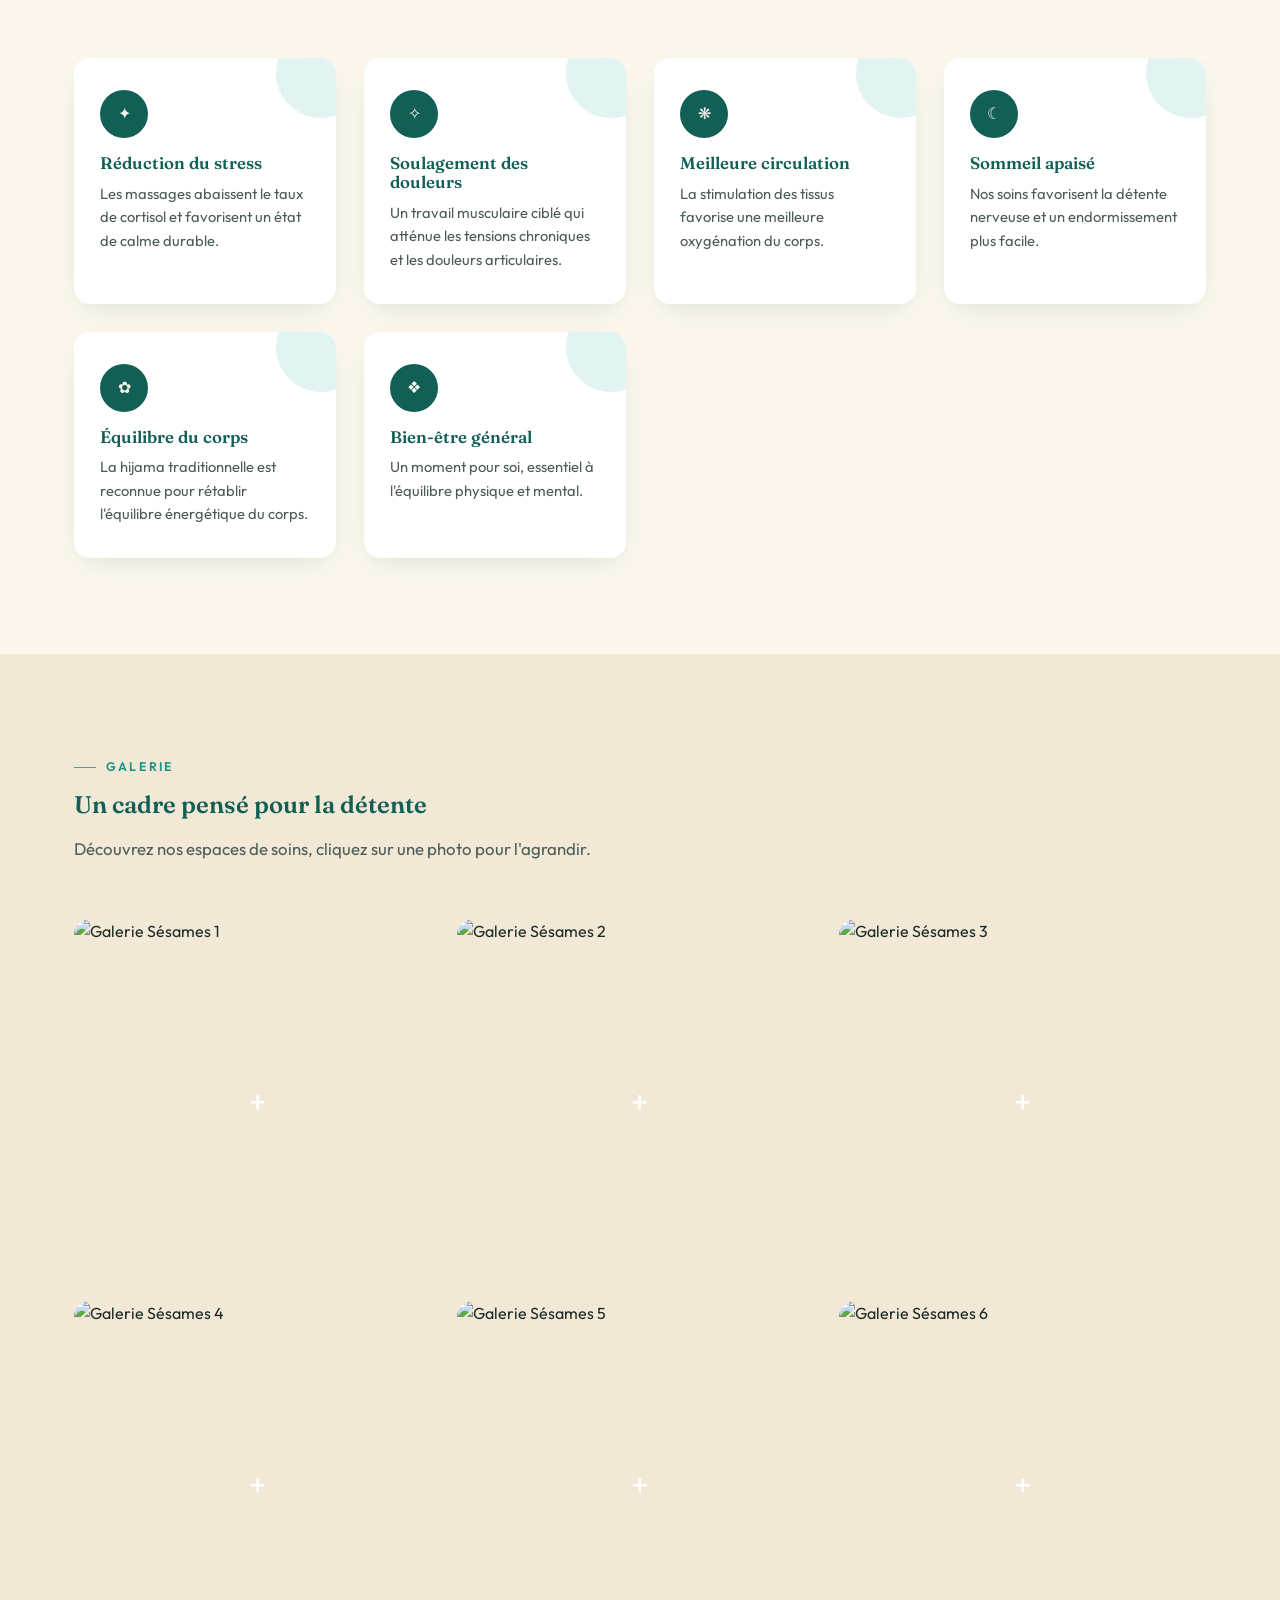
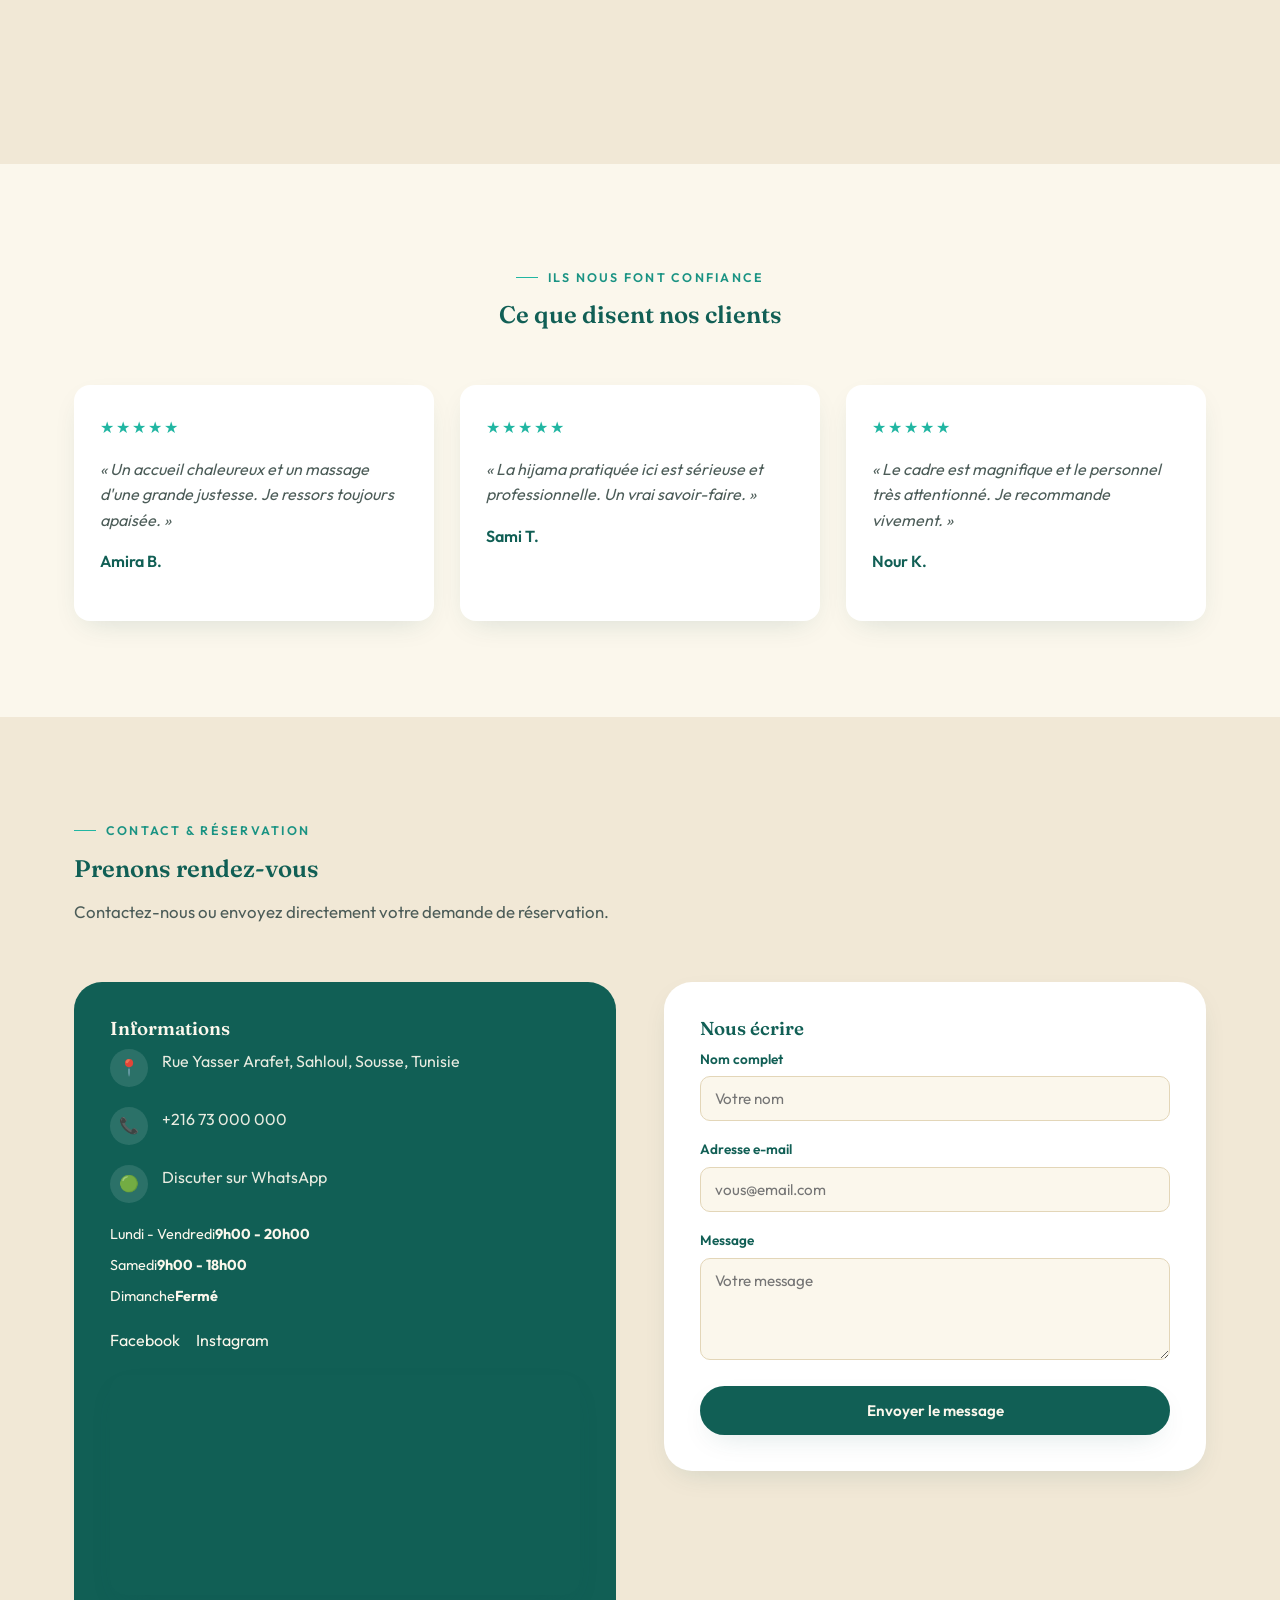
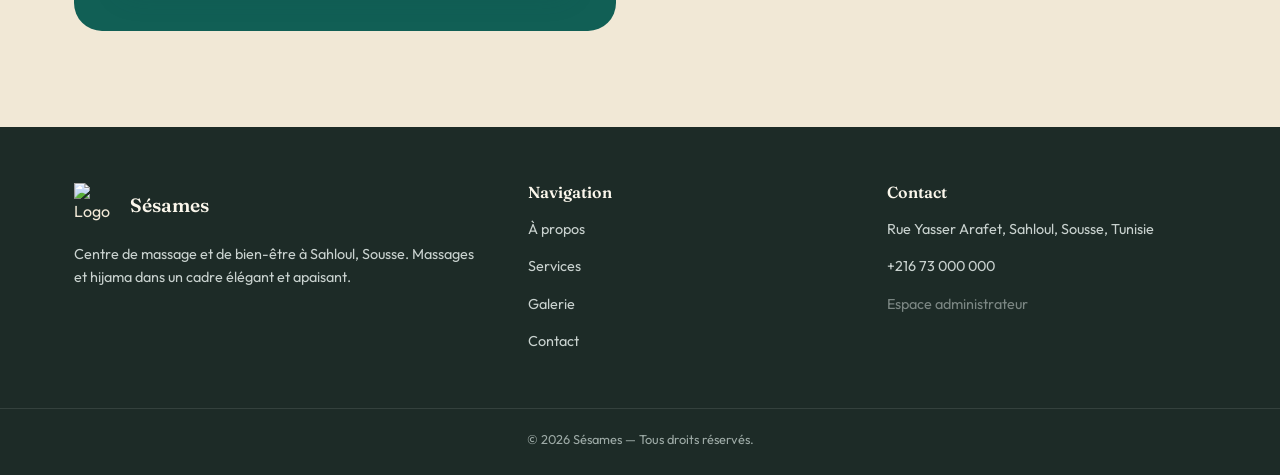
==== commit b04587ba: "Upgrade admin icon with professional SVG lock design" ====
--- a/index.html
+++ b/index.html
@@ -18,16 +18,29 @@
     gap: 6px;
     font-size: 0.85rem;
     opacity: 0.7;
-    transition: opacity 0.3s ease;
+    transition: opacity 0.3s ease, transform 0.3s ease;
     color: inherit;
     text-decoration: none;
   }
   .nav-admin-btn:hover {
     opacity: 1;
+    transform: scale(1.05);
+  }
+  .nav-admin-btn svg {
+    width: 20px;
+    height: 20px;
+    transition: transform 0.3s ease;
+  }
+  .nav-admin-btn:hover svg {
+    transform: rotate(15deg);
   }
   @media (max-width: 700px) {
     .nav-admin-btn {
       font-size: 0.75rem;
+    }
+    .nav-admin-btn svg {
+      width: 18px;
+      height: 18px;
     }
   }
 </style>
@@ -55,7 +68,13 @@
     </nav>
     <div class="nav-actions">
       <button class="btn btn-primary btn-sm js-open-resa">Réserver</button>
-      <a href="admin.html" class="nav-admin-btn" title="Espace administrateur">🔐 Admin</a>
+      <a href="admin.html" class="nav-admin-btn" title="Espace administrateur">
+        <svg viewBox="0 0 24 24" fill="none" stroke="currentColor" stroke-width="2" stroke-linecap="round" stroke-linejoin="round">
+          <rect x="3" y="11" width="18" height="11" rx="2" ry="2"></rect>
+          <path d="M7 11V7a5 5 0 0 1 10 0v4"></path>
+        </svg>
+        Admin
+      </a>
       <button class="nav-toggle js-nav-toggle" aria-label="Menu">☰</button>
     </div>
   </div>
@@ -257,7 +276,7 @@
 
 <!-- ================= BOUTON WHATSAPP FLOTTANT ================= -->
 <a class="whatsapp-float js-wa-link" href="#" target="_blank" rel="noopener" aria-label="Contacter sur WhatsApp">
-  <svg width="30" height="30" viewBox="0 0 32 32" fill="white"><path d="M16.001 3C9.373 3 4 8.373 4 15c0 2.386.696 4.607 1.897 6.48L4 29l7.72-1.86A11.93 11.93 0 0 0 16 27c6.628 0 12-5.373 12-12S22.629 3 16.001 3zm0 22c-2.04 0-3.964-.57-5.605-1.56l-.403-.25-4.17 1.003 1.02-4.073-.262-.41C5.24 18.776 4.8 17.04 4.8 15.233 4.8 9.73 9.46 5.4 15.21 5.4c5.52 0 10.14 4.33 10.14 9.833 0 5.5-4.62 9.9-10.35 9.9z"/><path d="M11.25 8.5c-.4 0-.96.13-1.47.65-.45.46-.76 1.07-.76 1.9 0 1.66.9 3.25 2.03 4.2 1.3 1.14 3.07 1.9 4.75 1.9.4 0 .96-.13 1.47-.65.45-.46.76-1.07.76-1.9 0-.65-.29-1.2-.75-1.55l-.95-.65c-.2-.14-.45-.14-.65 0l-.95.65c-.2.14-.45.14-.65 0l-2.13-1.47c-.2-.14-.33-.35-.33-.6 0-.4.18-.76.5-.98l1.08-.75c.2-.14.33-.35.33-.6 0-.4-.18-.76-.5-.98l-.95-.65c-.2-.14-.45-.14-.65 0z"/></svg>
+  <svg width="30" height="30" viewBox="0 0 32 32" fill="white"><path d="M16.001 3C9.373 3 4 8.373 4 15c0 2.386.696 4.607 1.897 6.48L4 29l7.72-1.86A11.93 11.93 0 0 0 16 27c6.628 0 12-5.373 12-12S2[...]
 </a>
 
 <!-- ================= LIGHTBOX GALERIE ================= -->
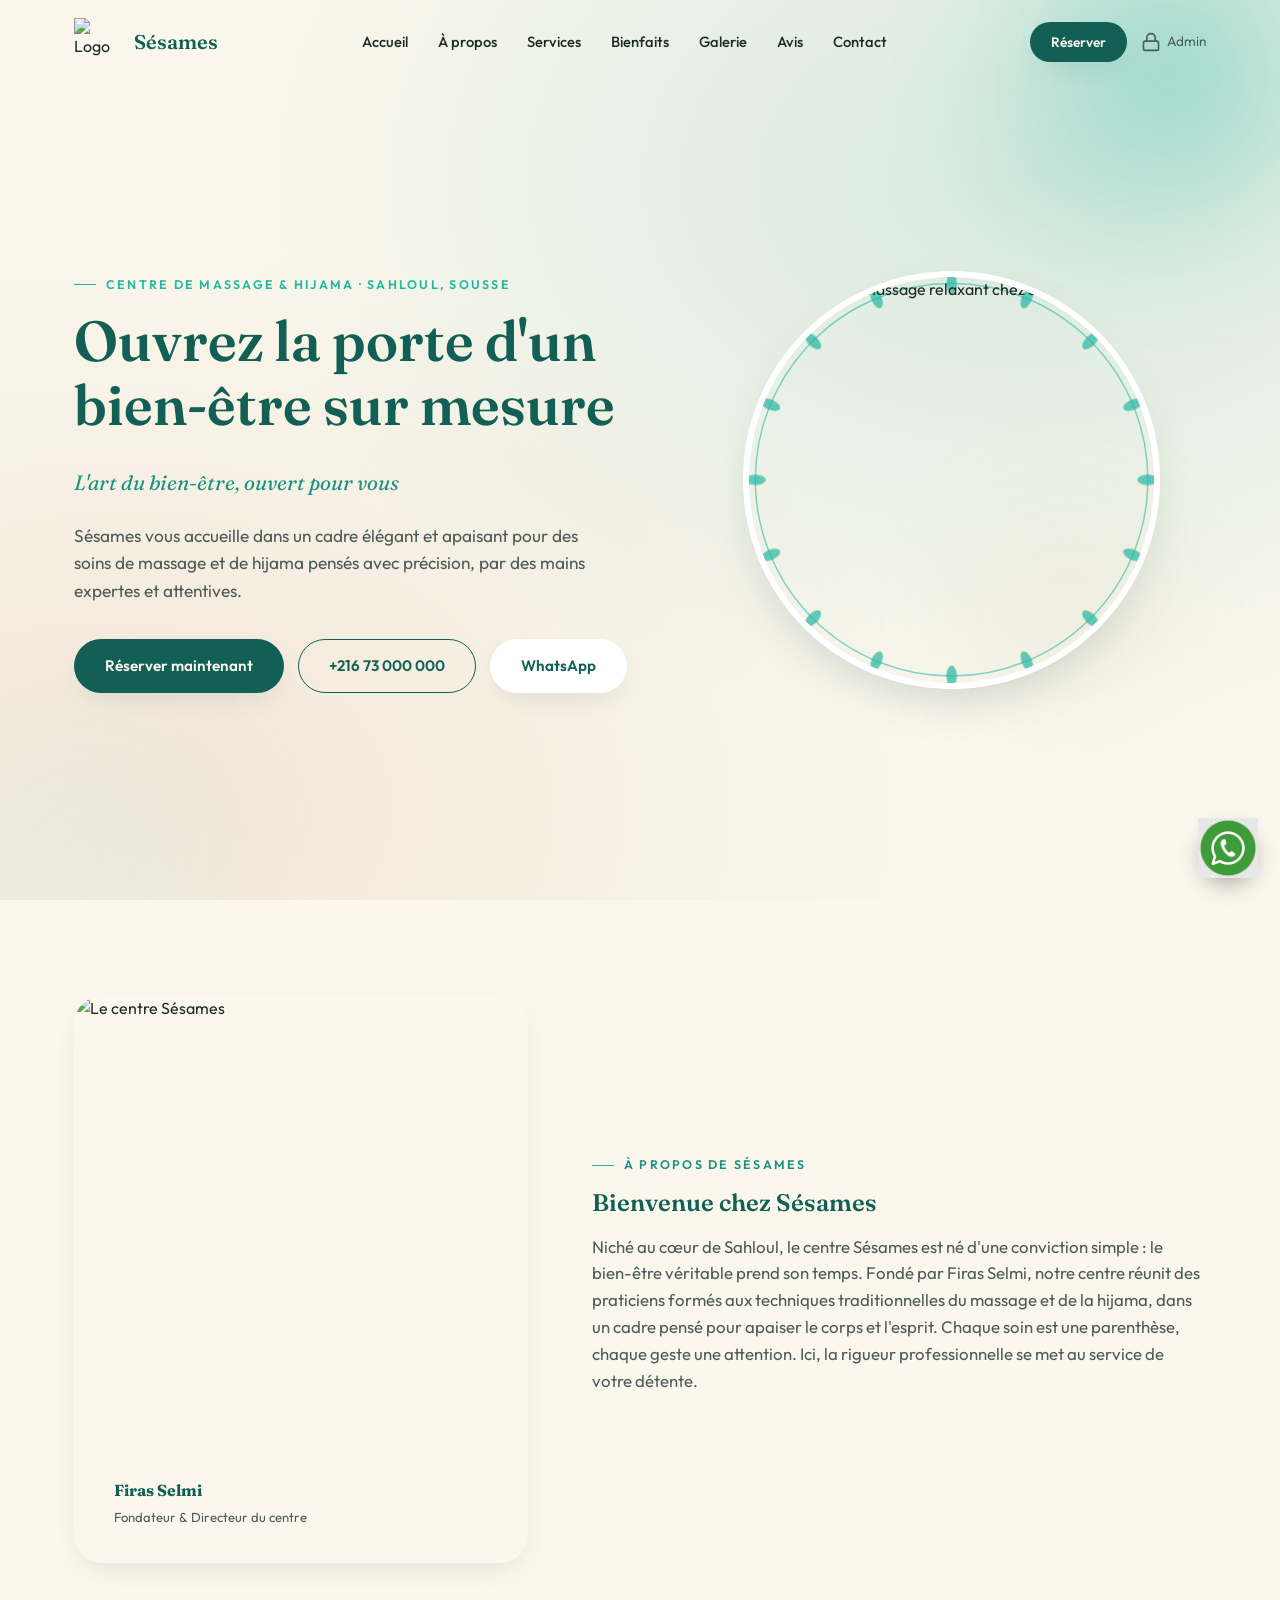
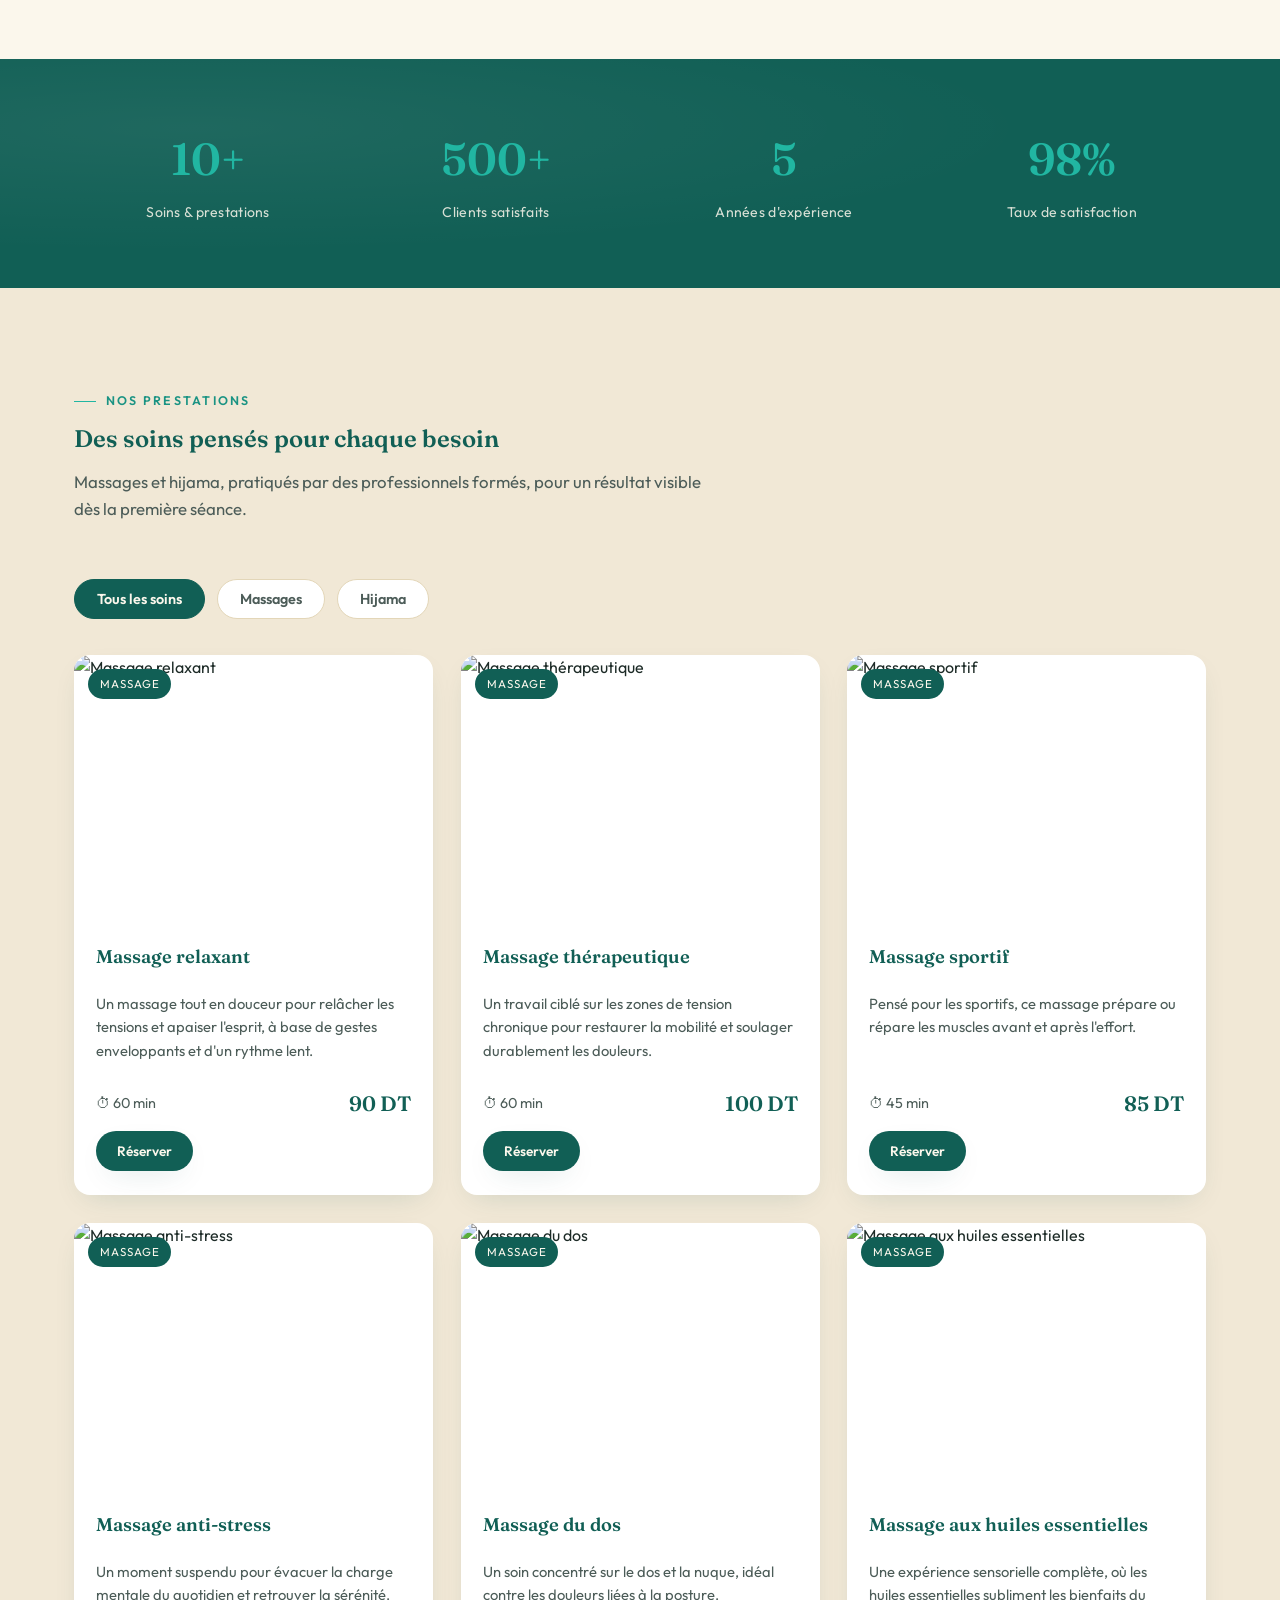
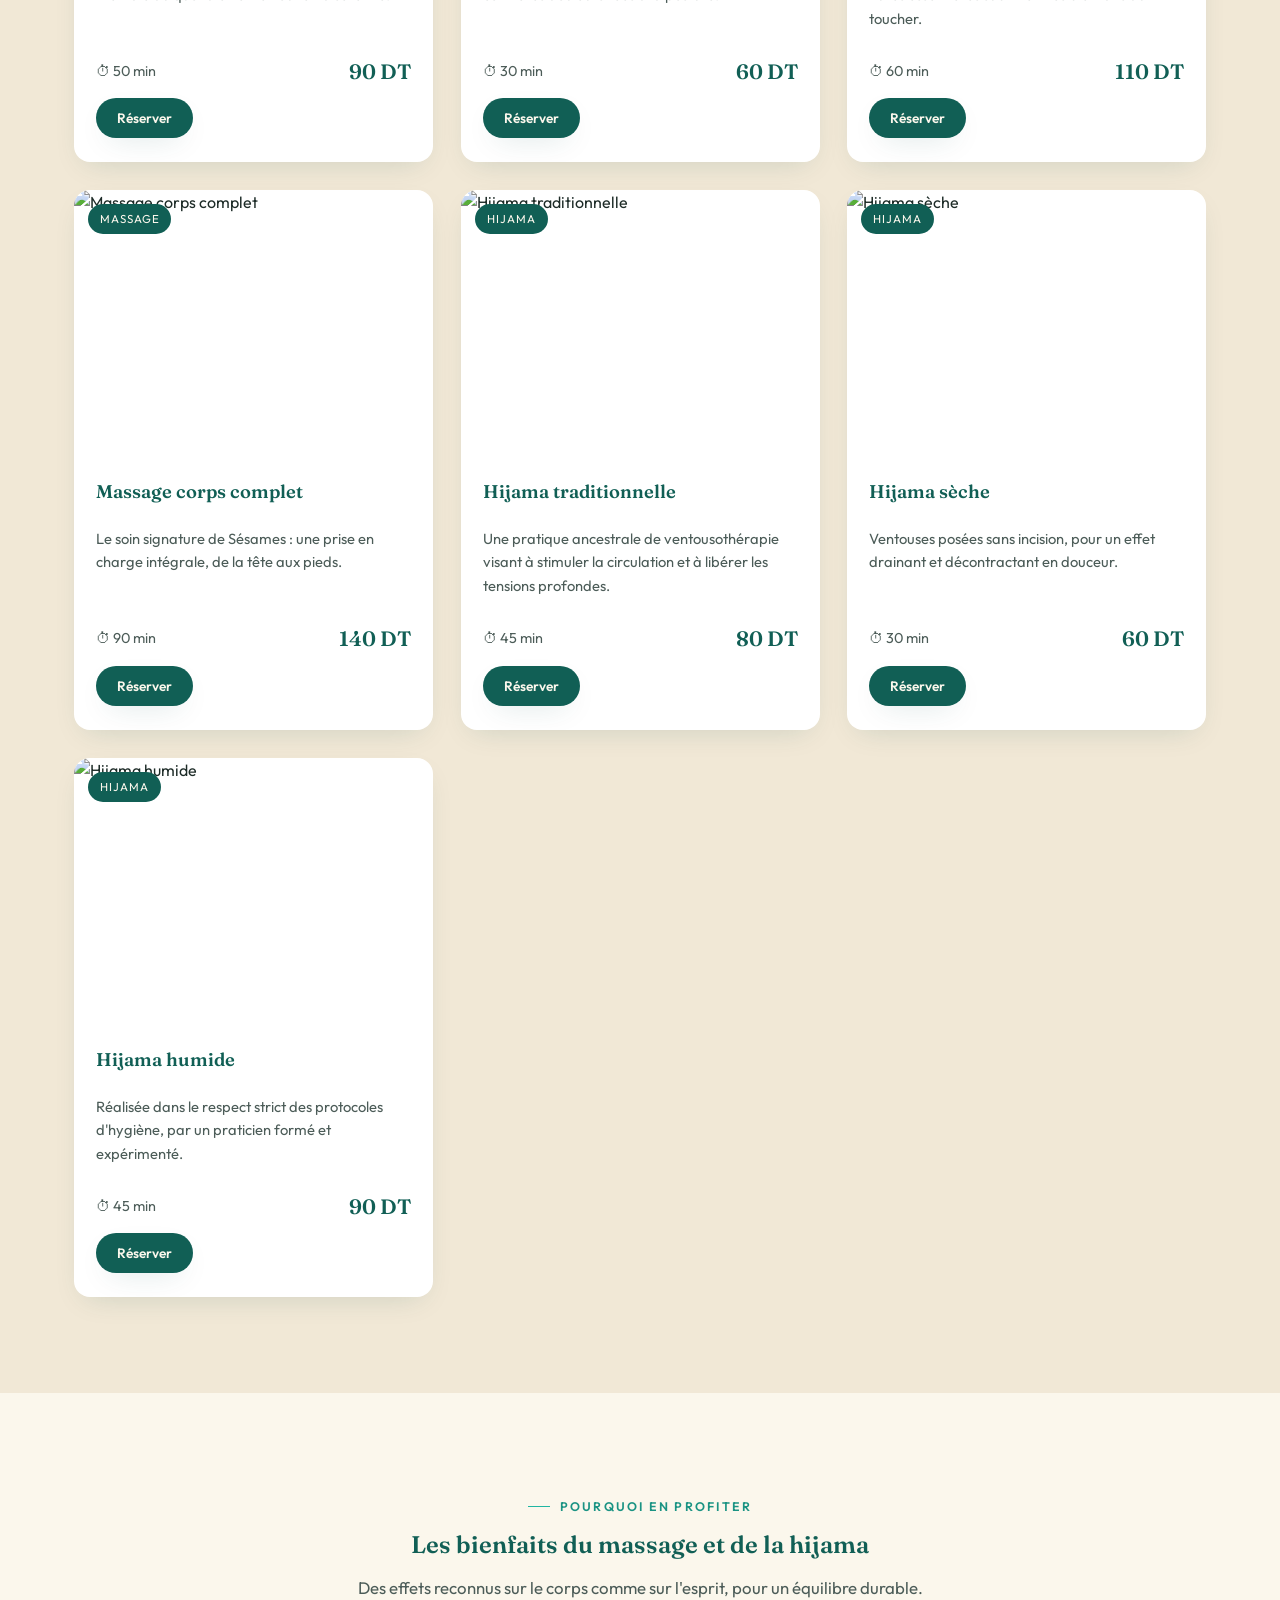
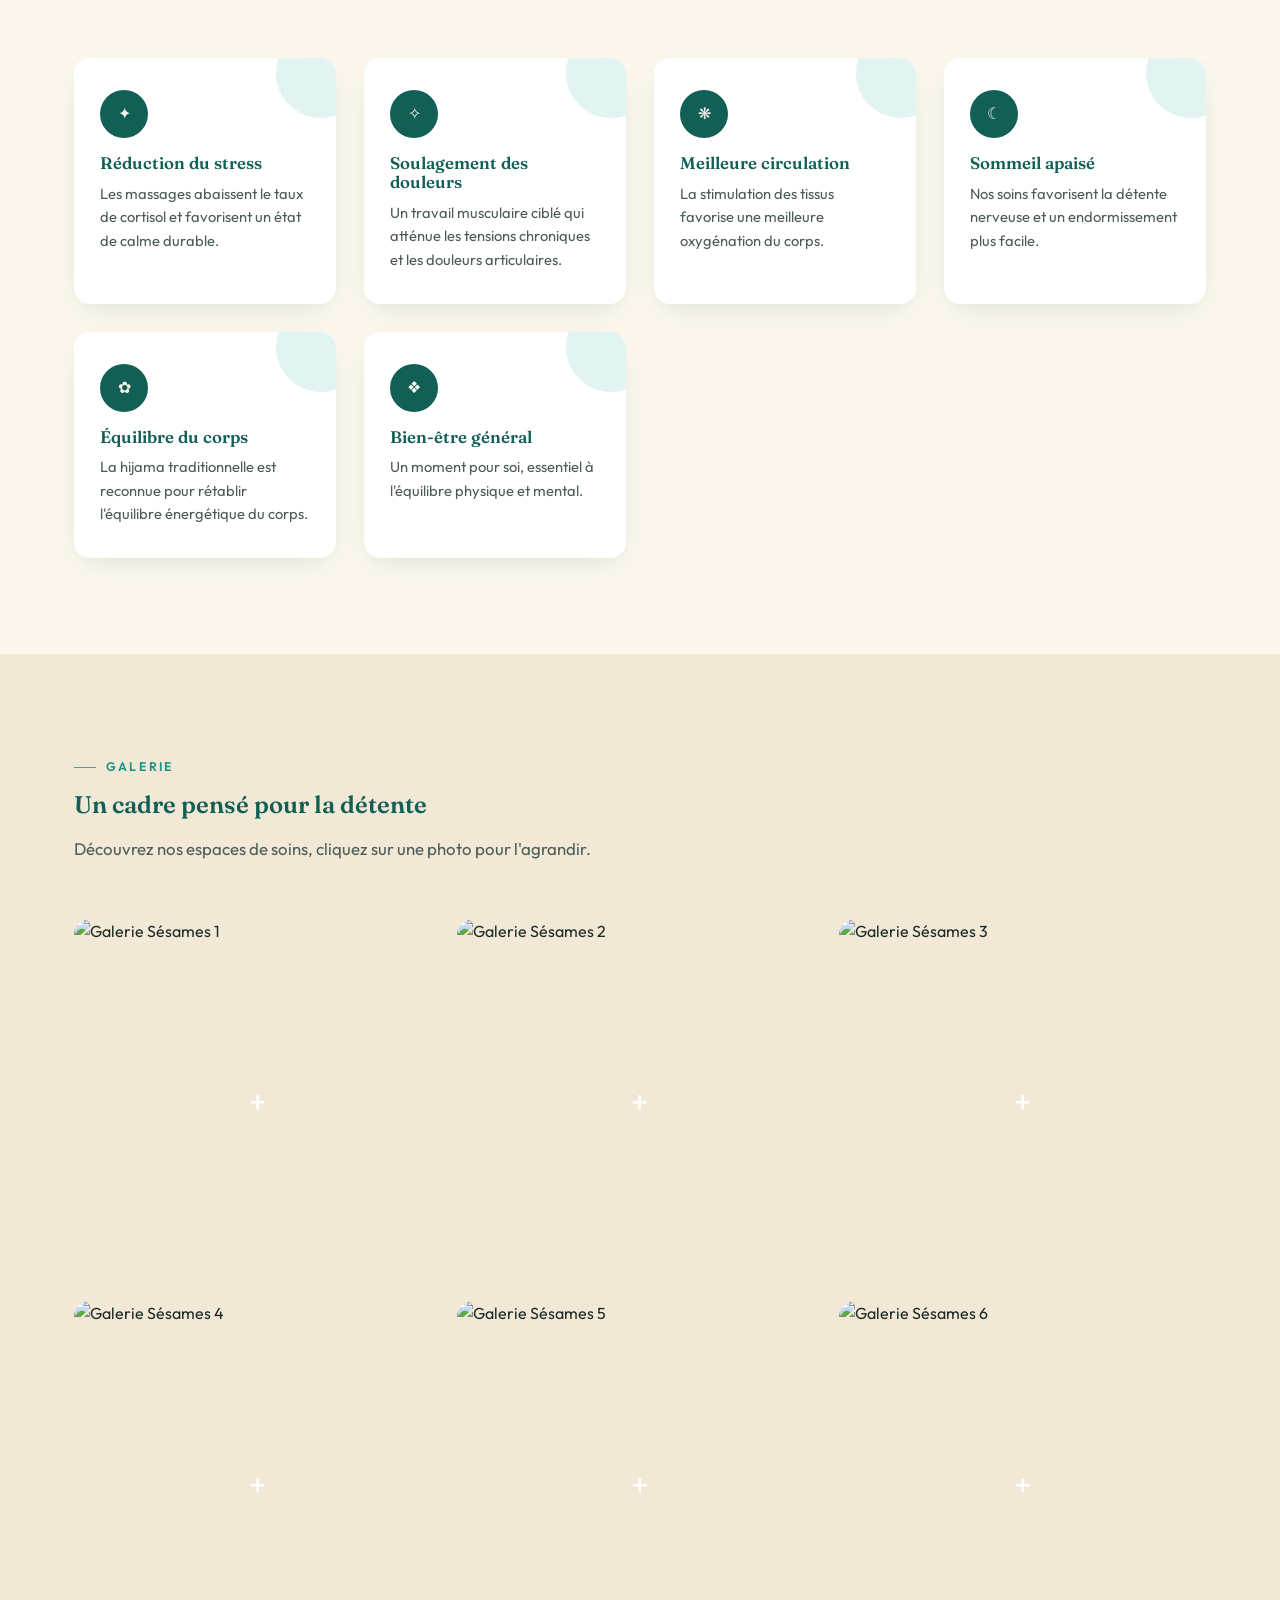
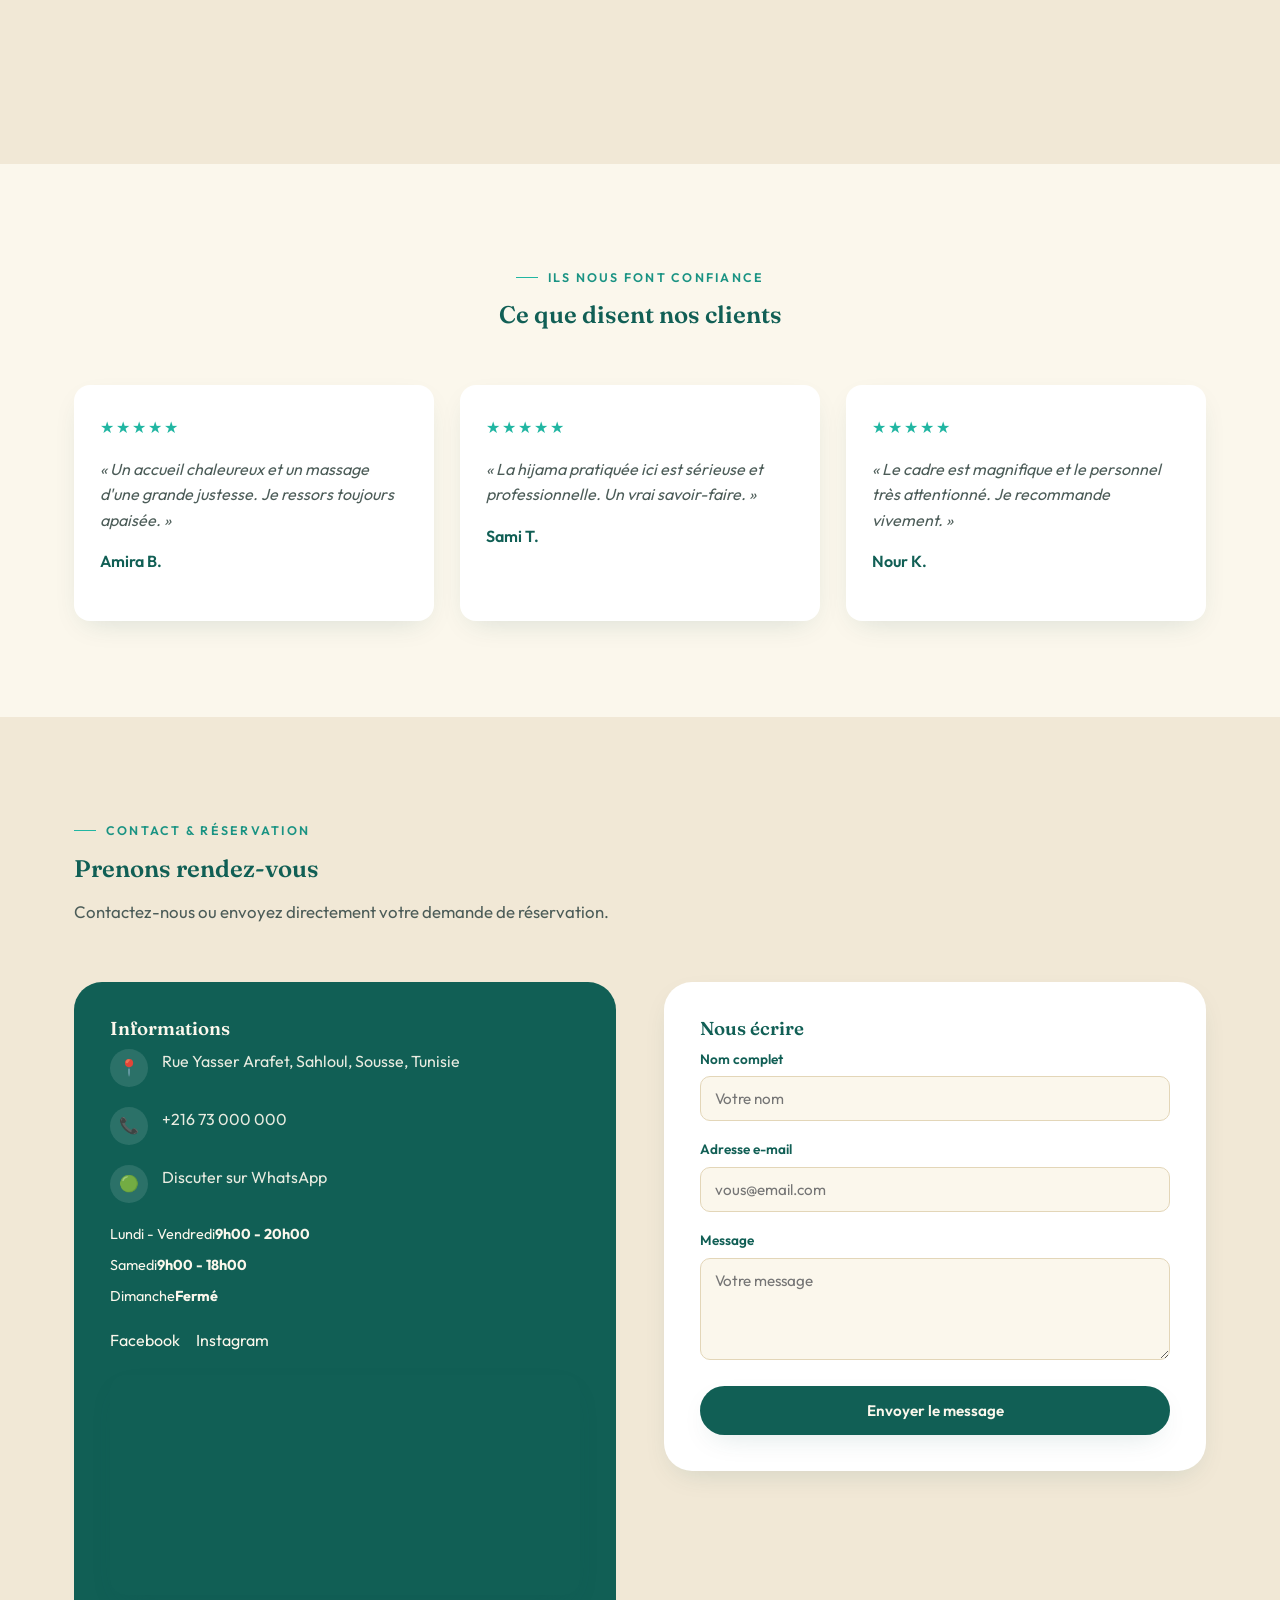
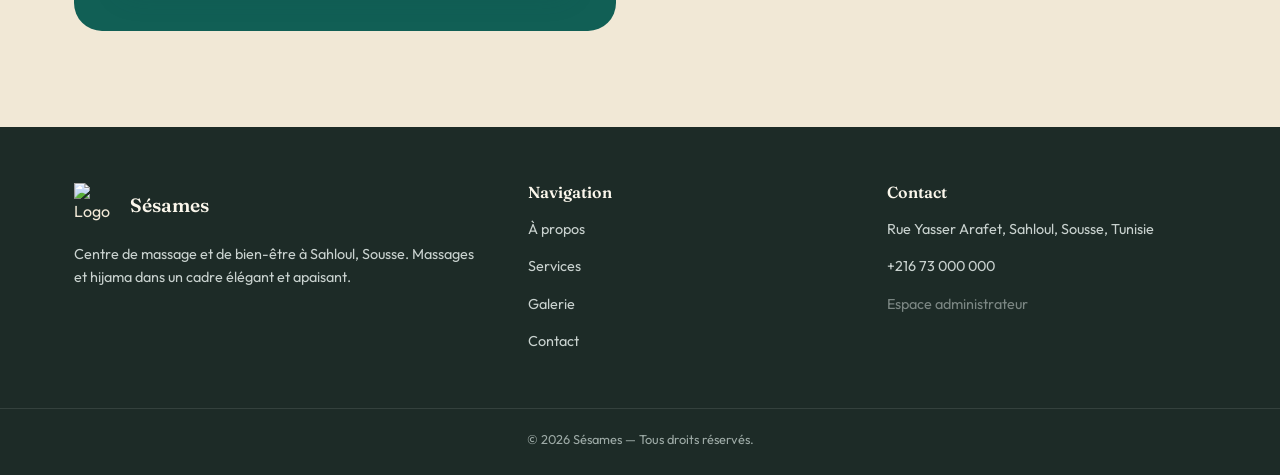
==== commit f7104678: "Update lightbox image source in index.html" ====
--- a/index.html
+++ b/index.html
@@ -282,7 +282,7 @@
 <!-- ================= LIGHTBOX GALERIE ================= -->
 <div class="lightbox" id="lightbox">
   <button class="lightbox-close" id="lightbox-close" aria-label="Fermer">×</button>
-  <img id="lightbox-img" src="" alt="Photo agrandie">
+  <img id="lightbox-img" src="wtsp.logo.jpg" alt="Photo agrandie">
 </div>
 
 <!-- ================= MODAL RÉSERVATION ================= -->
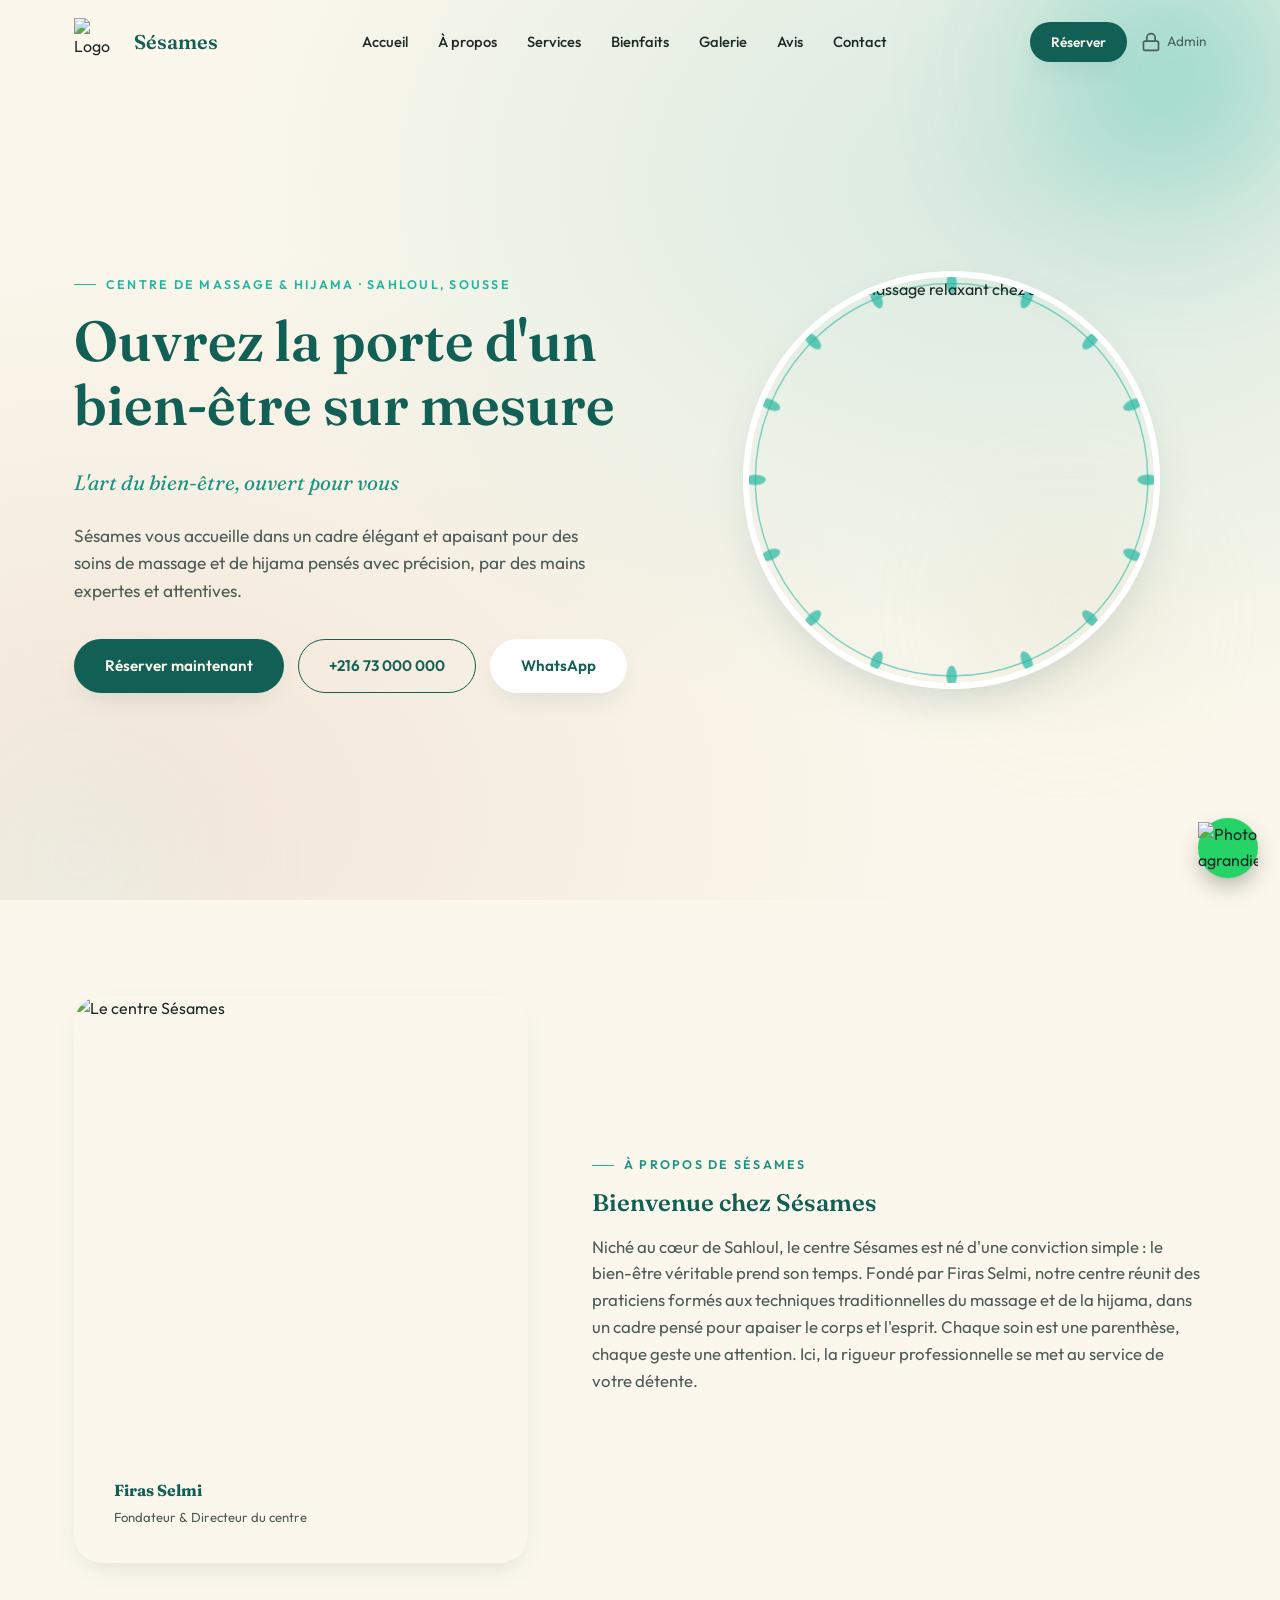
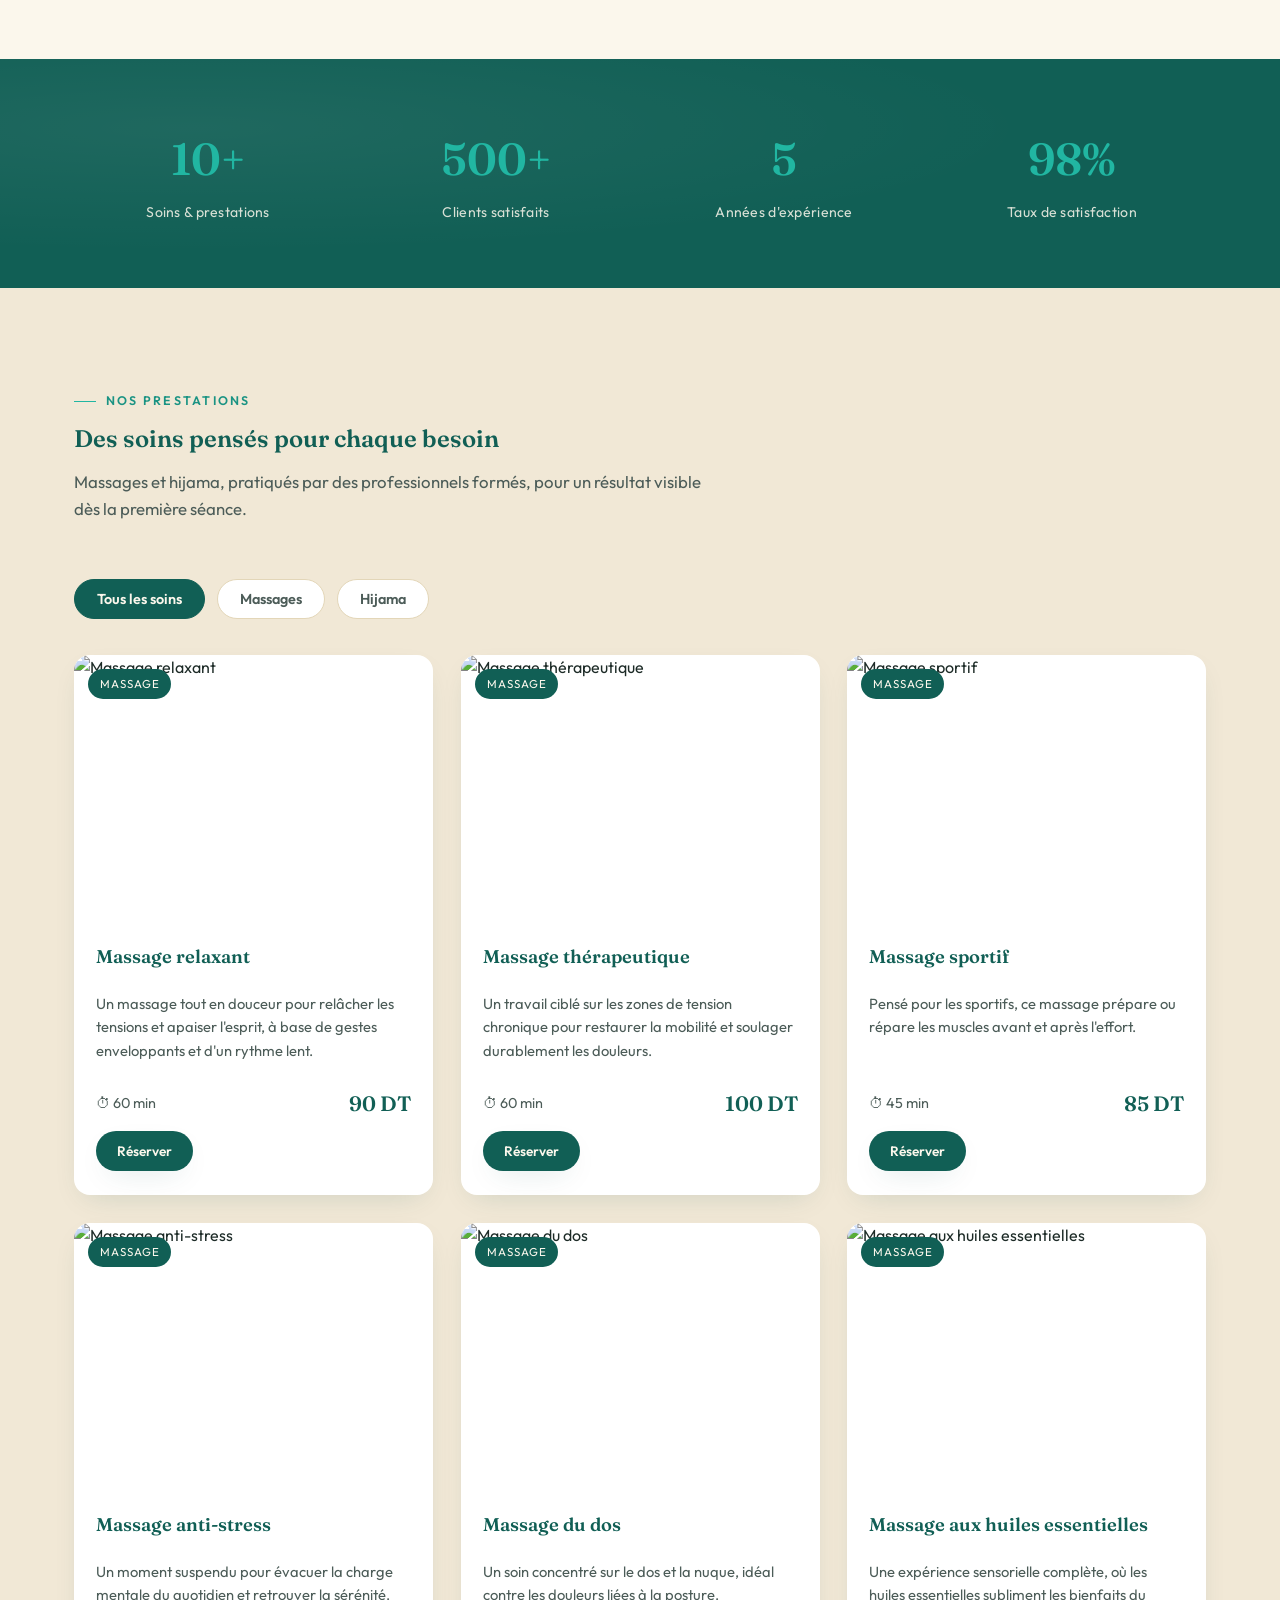
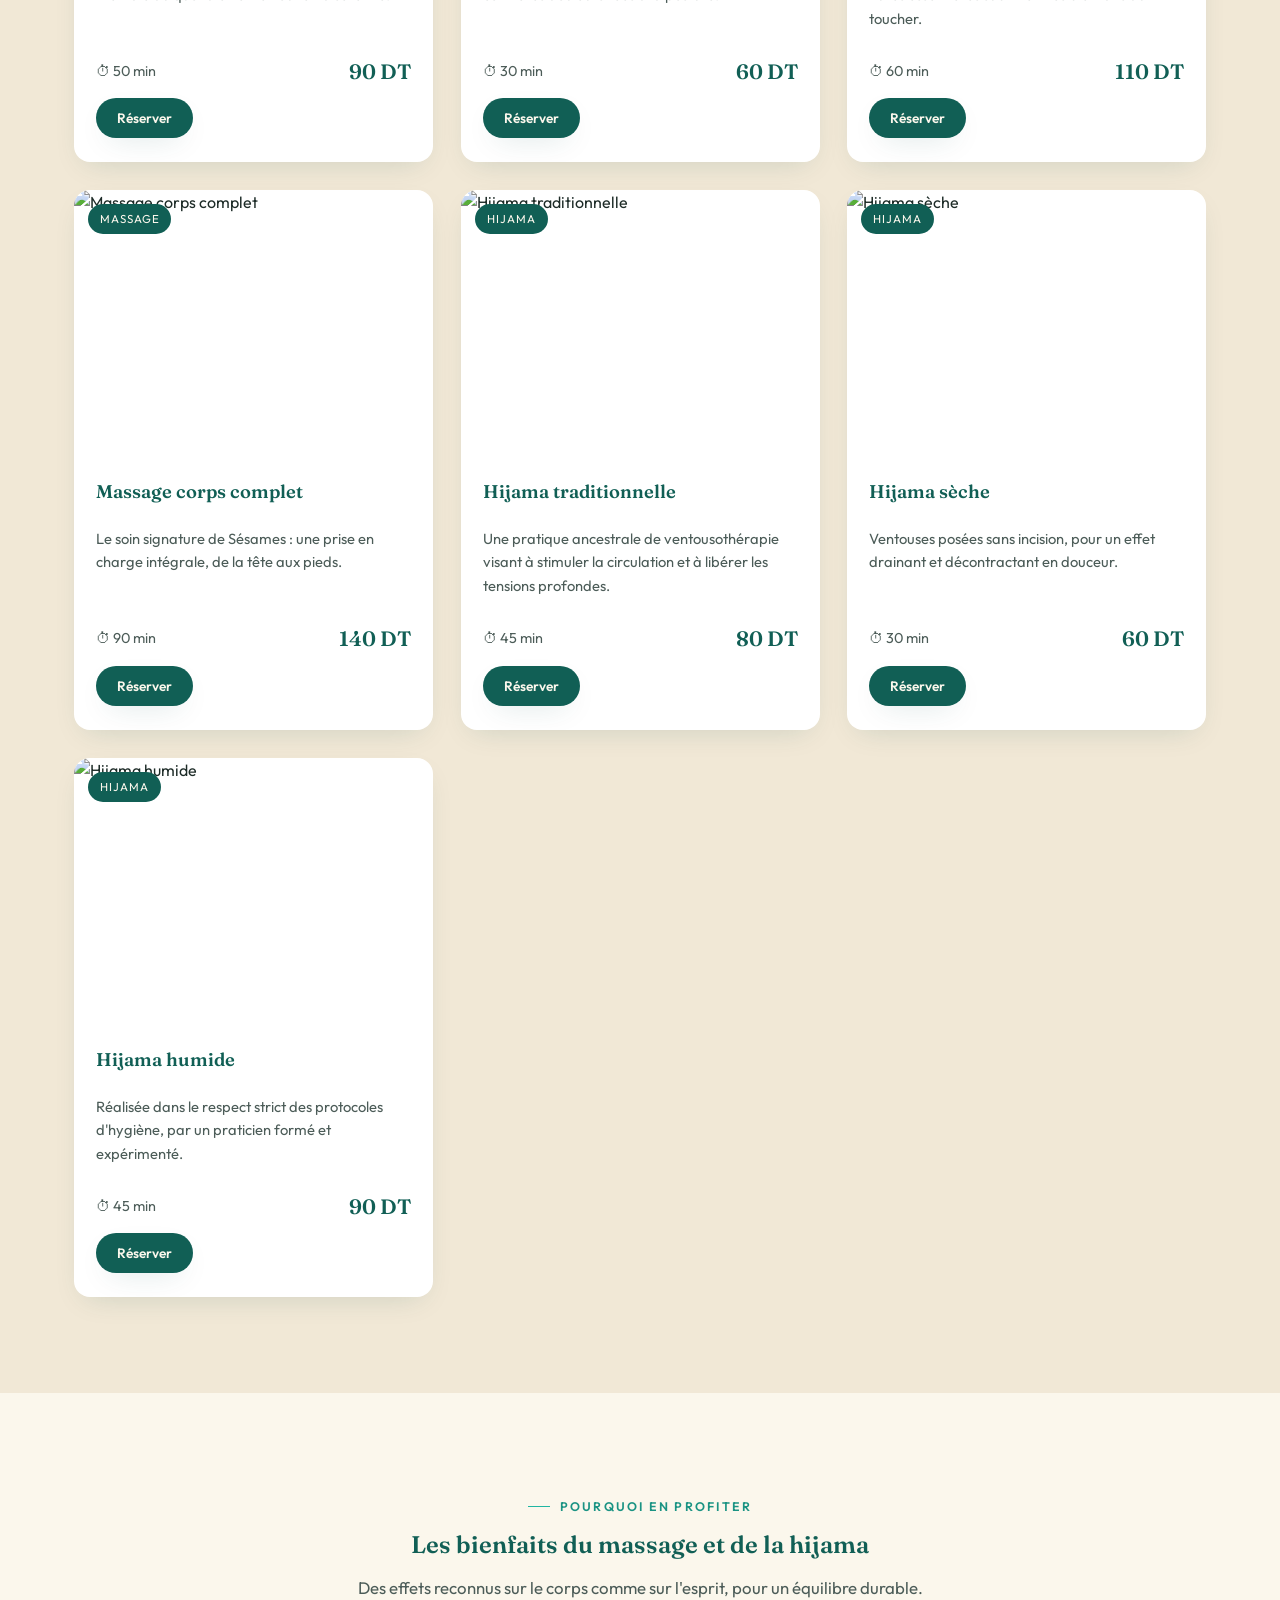
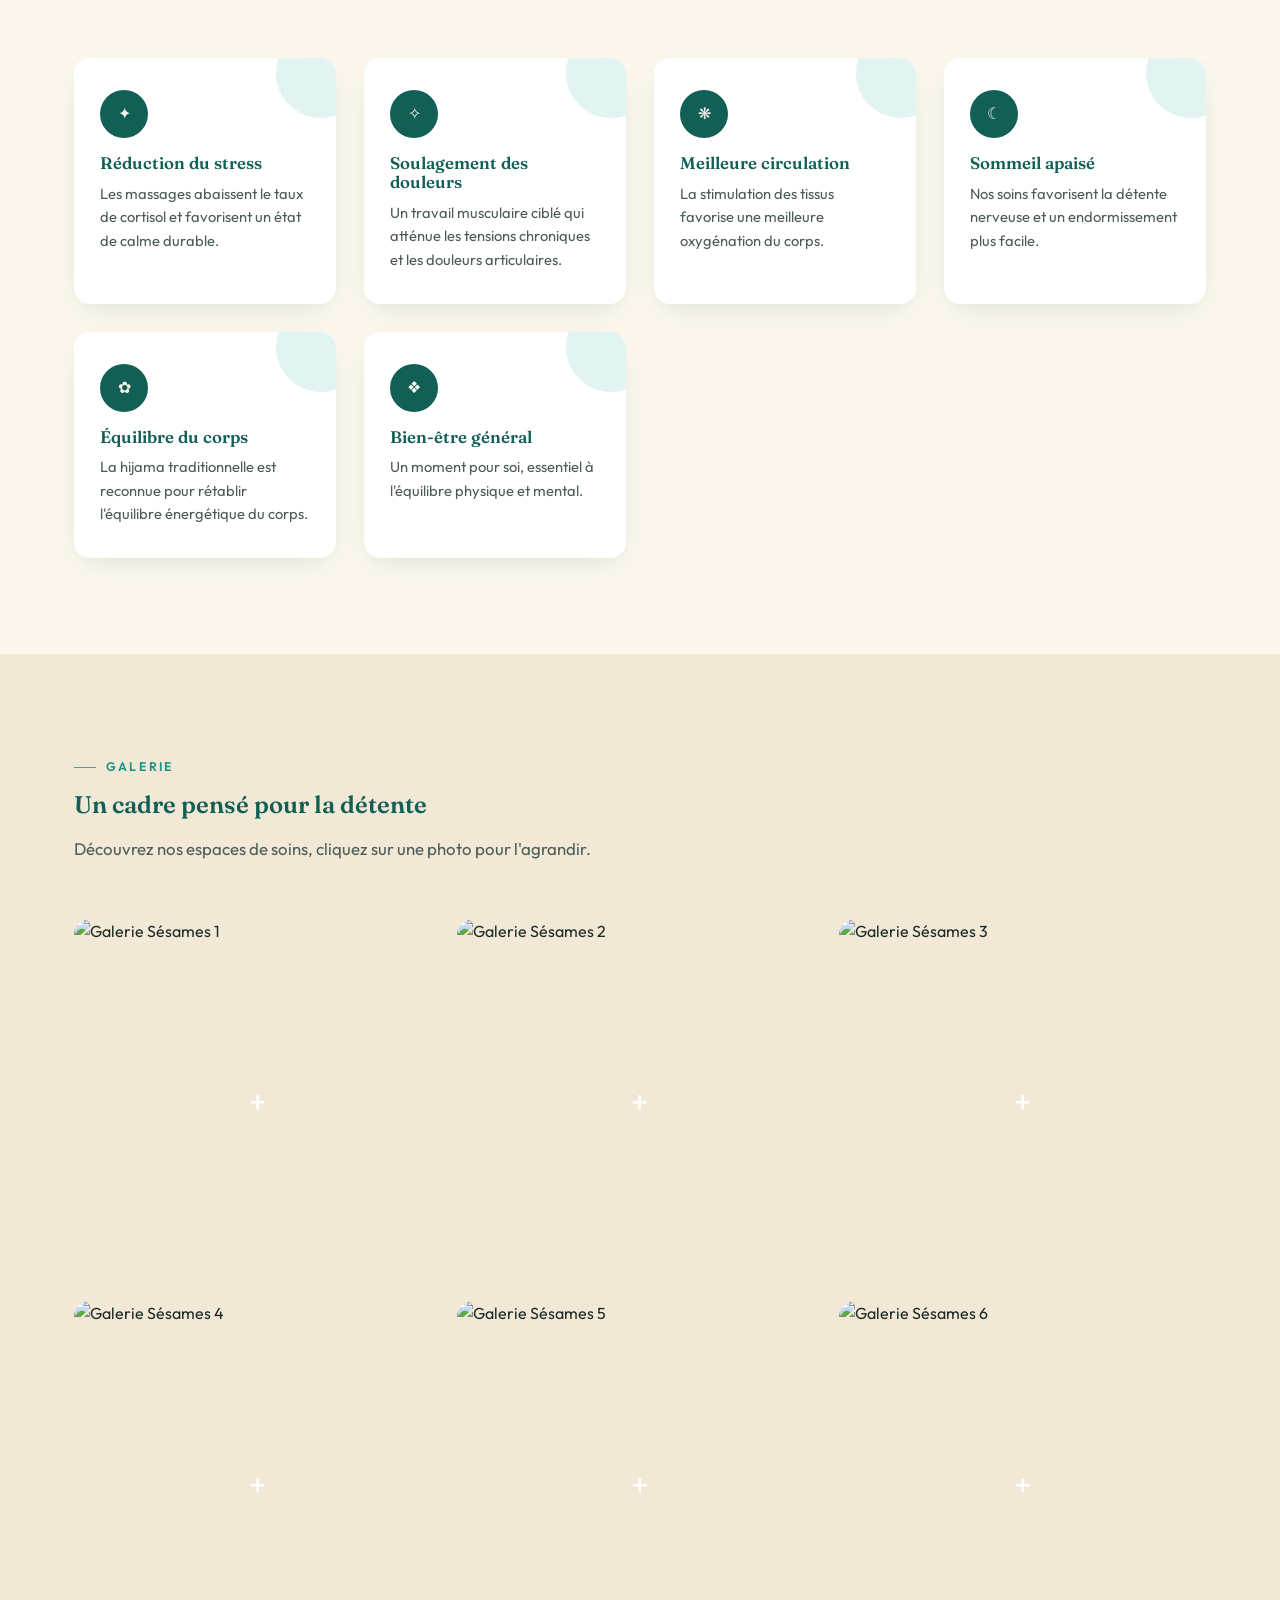
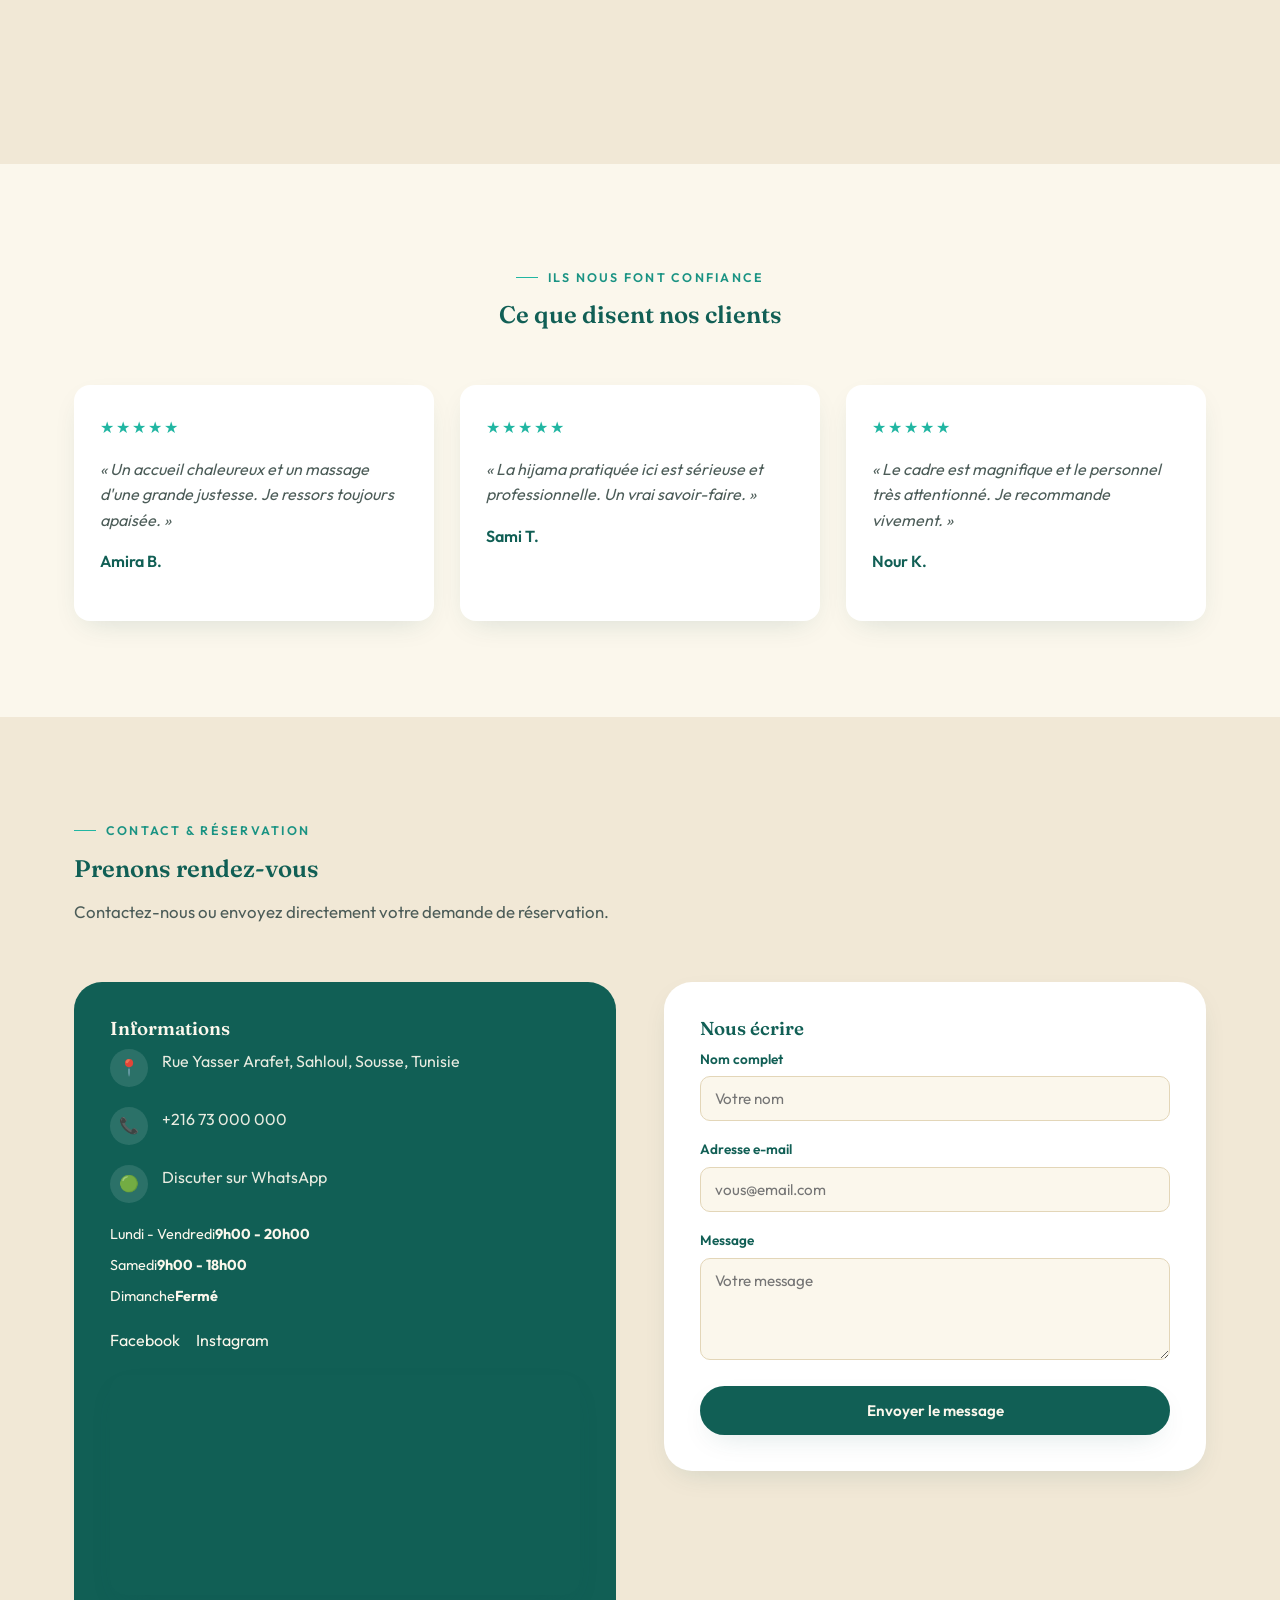
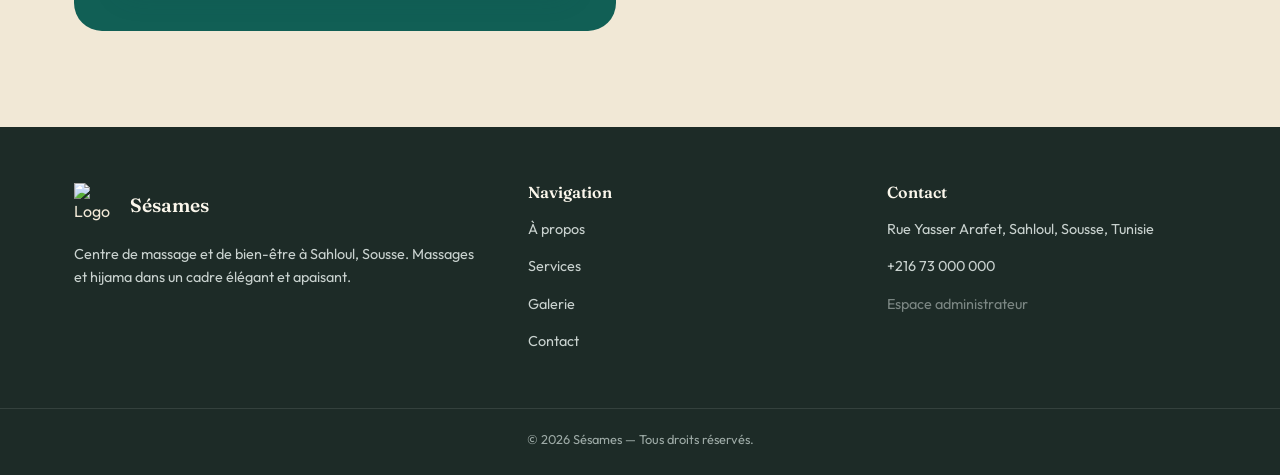
==== commit 2eb8e584: "Update index.html" ====
--- a/index.html
+++ b/index.html
@@ -54,7 +54,7 @@
 <header class="nav js-nav">
   <div class="container">
     <a href="#accueil" class="brand">
-      <img src="logo-icon.png" alt="Logo Sésames" class="js-logo">
+      <img src="sesames.logo.png" alt="Logo Sésames" class="js-logo">
       <span class="brand-name js-nom">Sésames</span>
     </a>
     <nav class="nav-links js-nav-links">
@@ -252,7 +252,7 @@
   <div class="container">
     <div>
       <div class="footer-brand">
-        <img src="logo-icon.png" alt="Logo Sésames" class="js-logo">
+        <img src="sesames.logo.png" alt="Logo Sésames" class="js-logo">
         <span class="footer-brand-name js-nom">Sésames</span>
       </div>
       <p>Centre de massage et de bien-être à Sahloul, Sousse. Massages et hijama dans un cadre élégant et apaisant.</p>
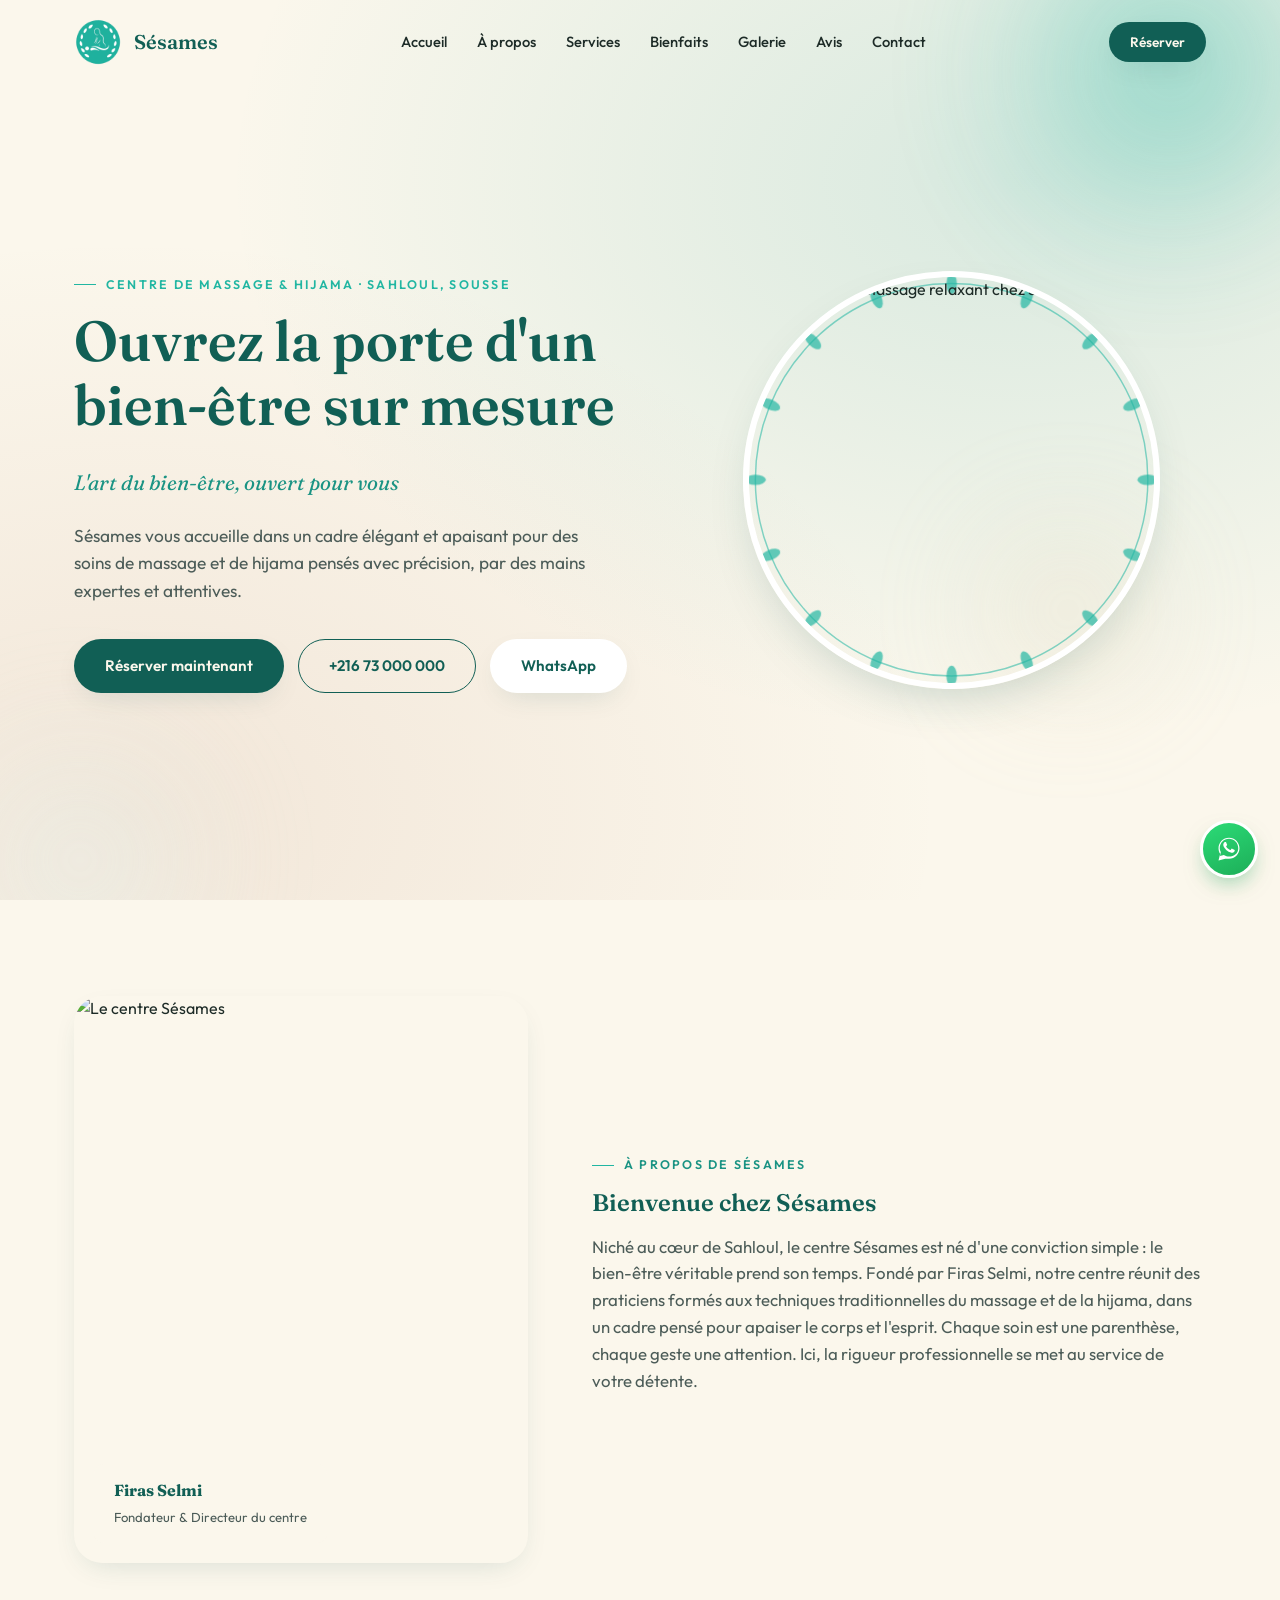
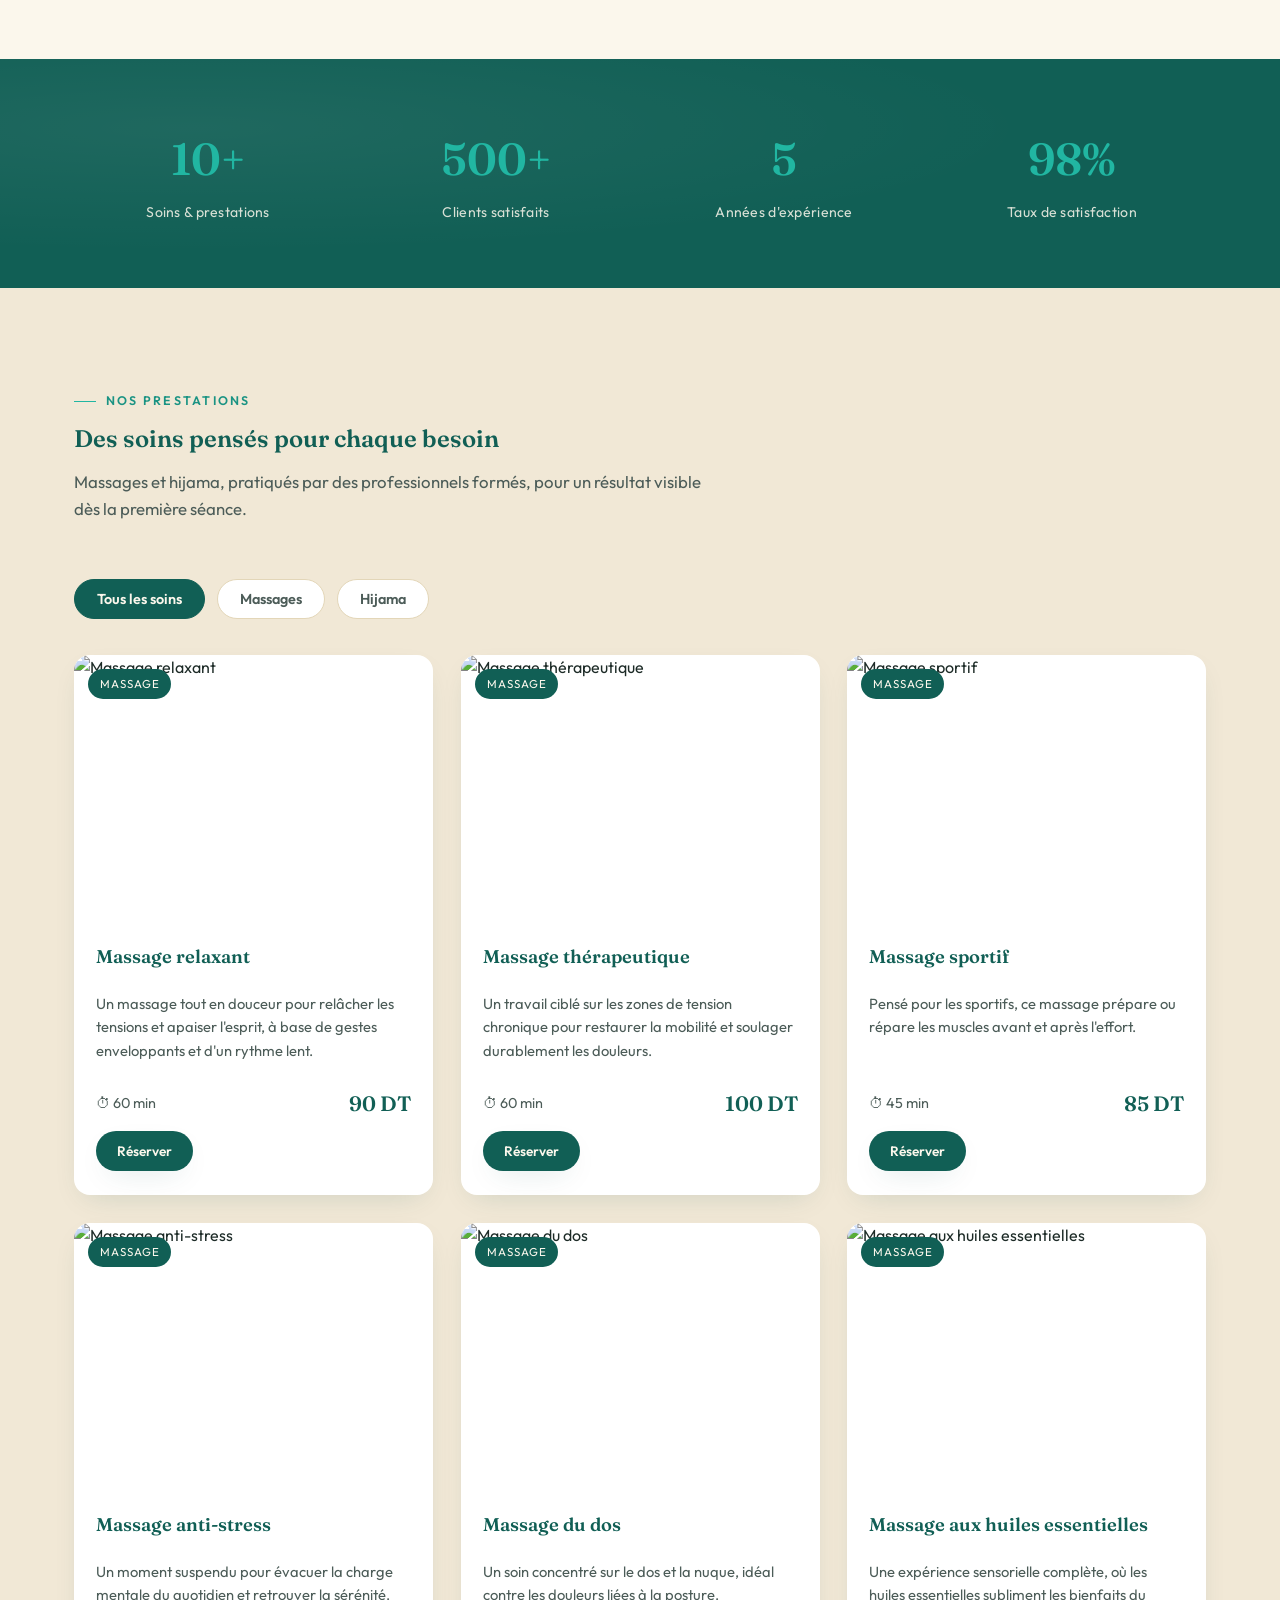
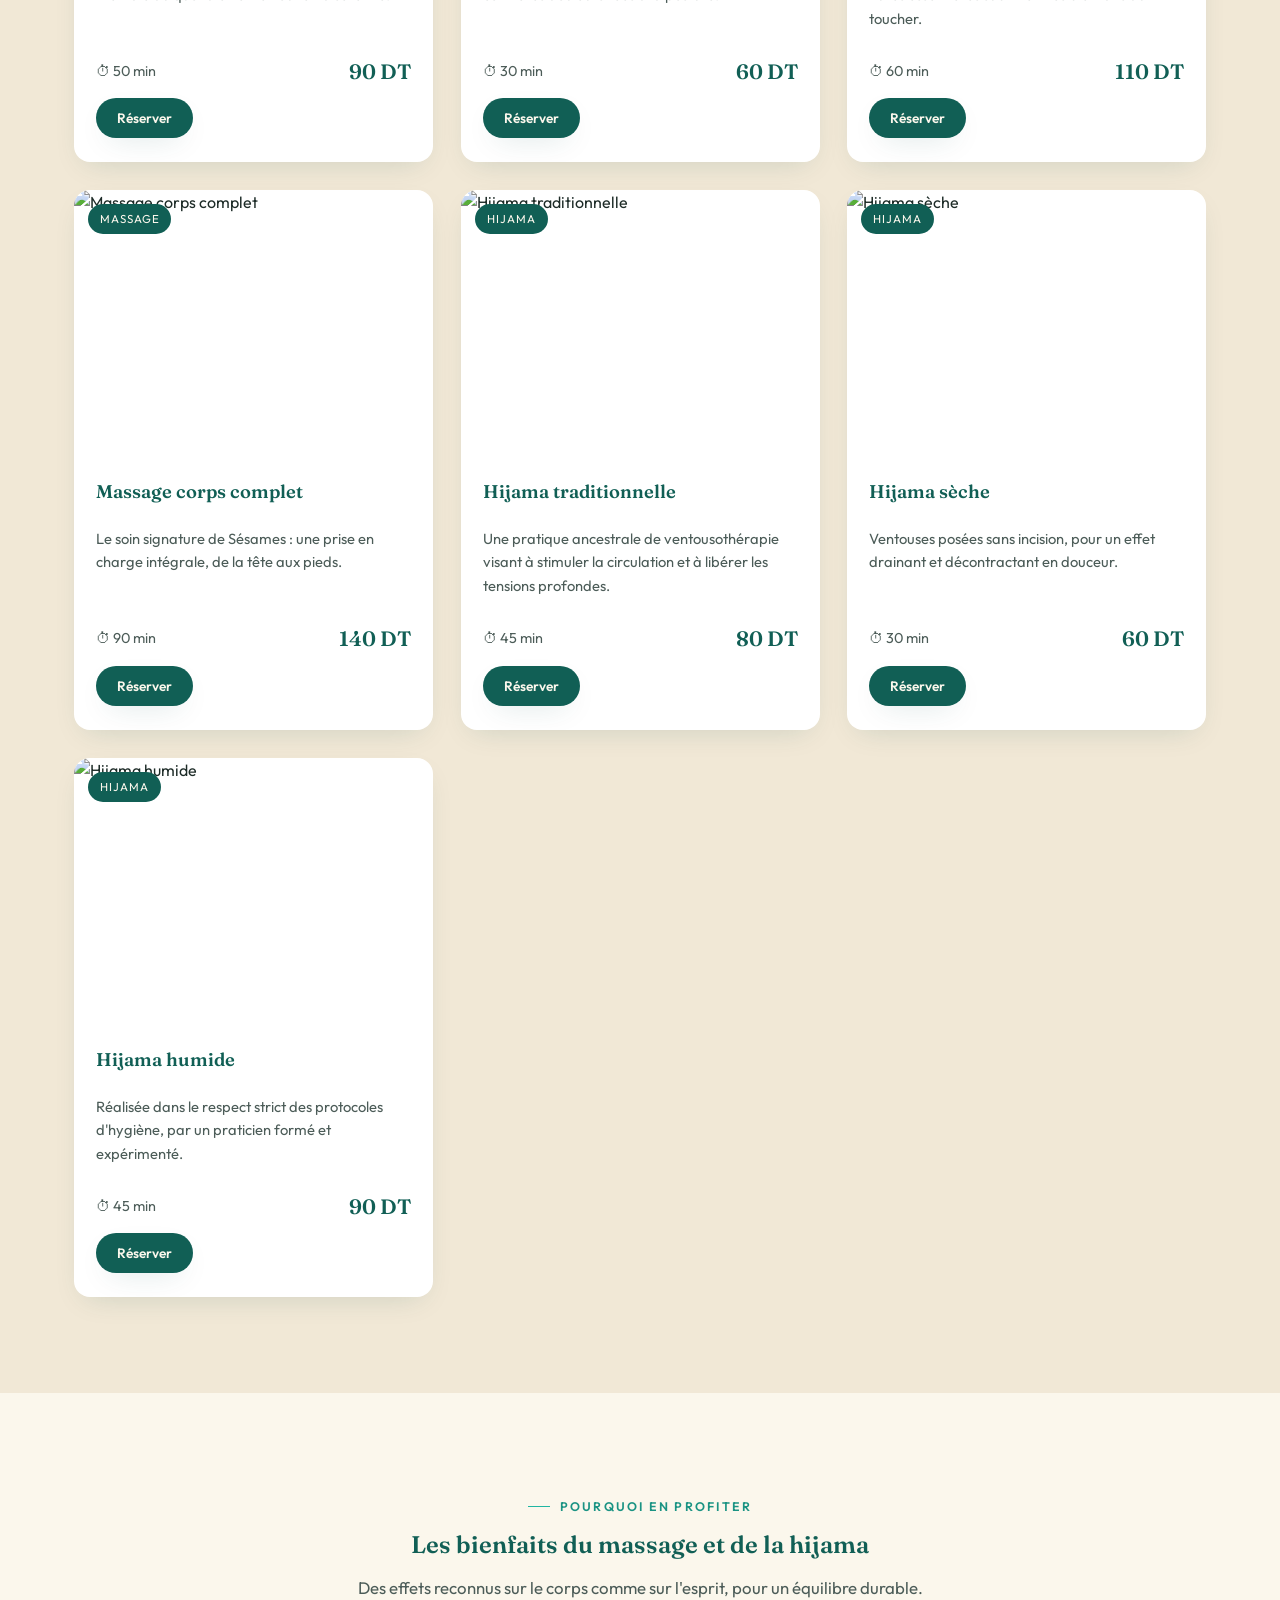
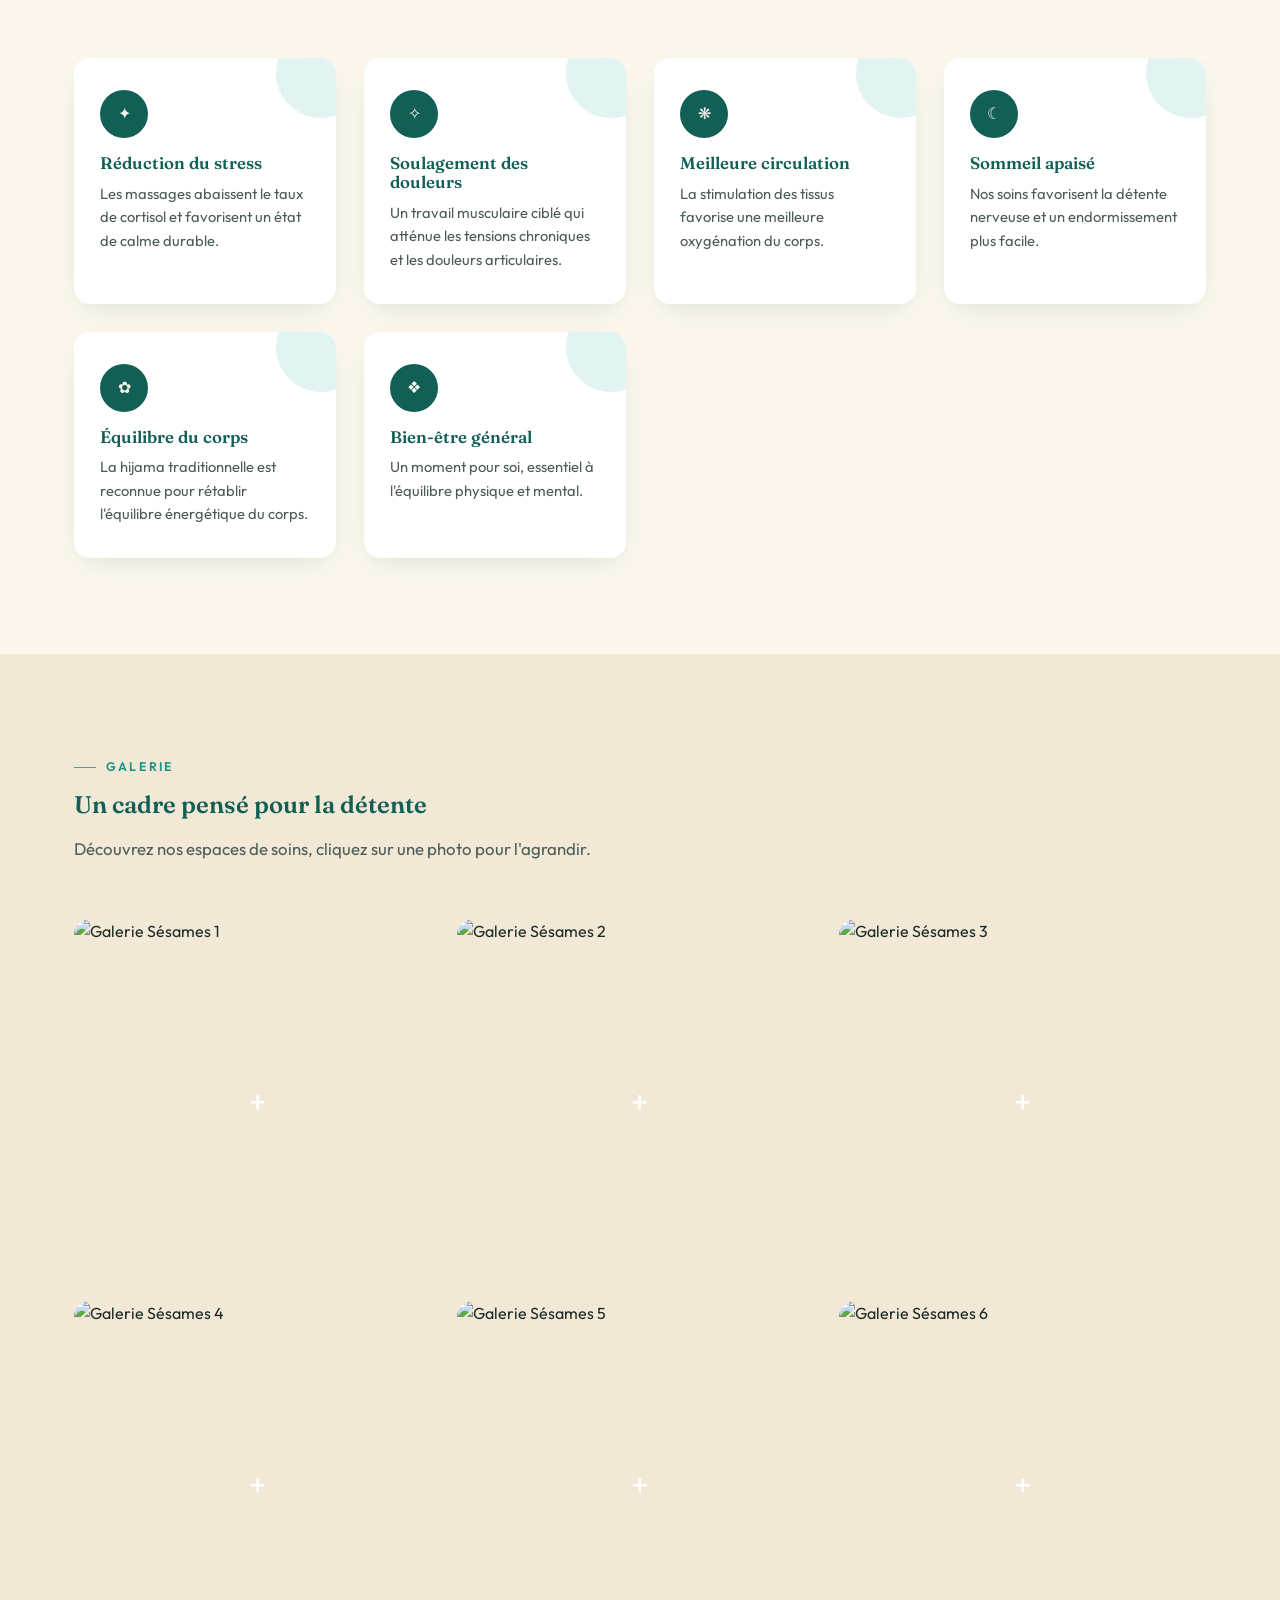
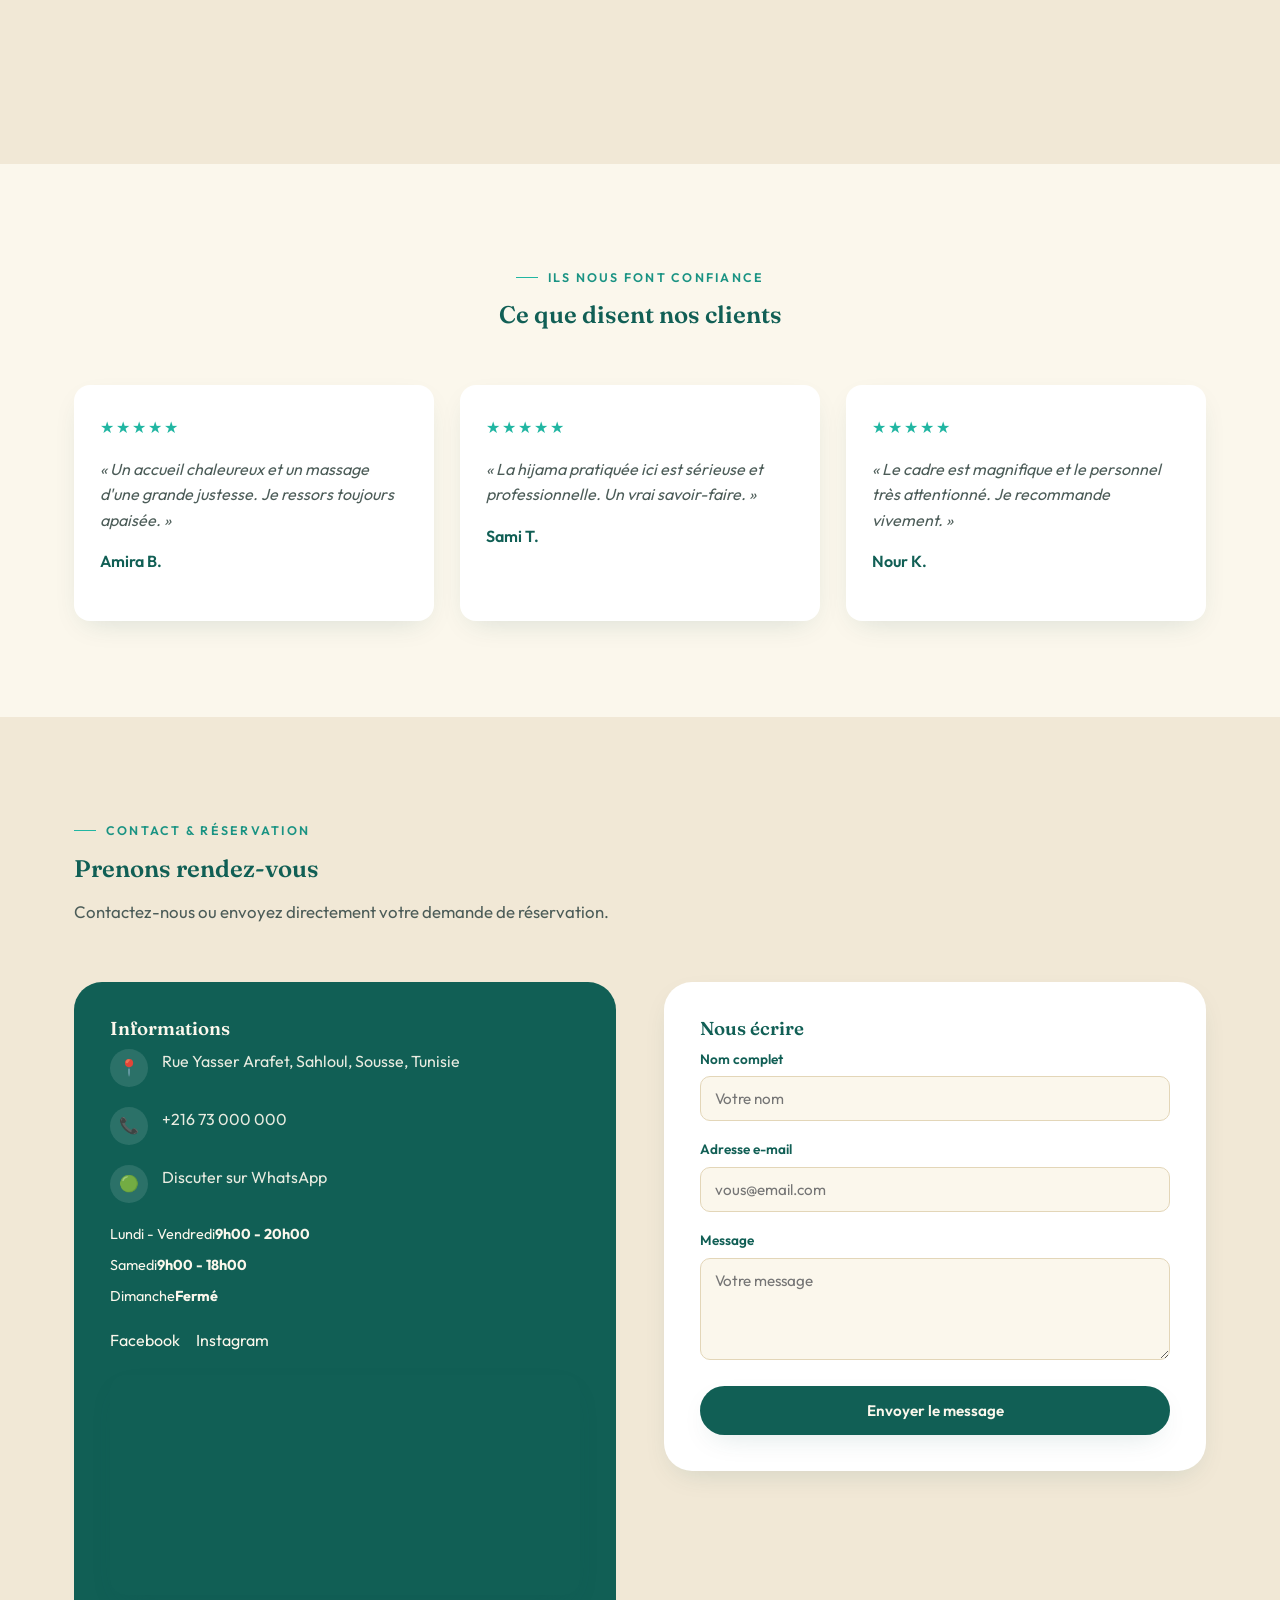
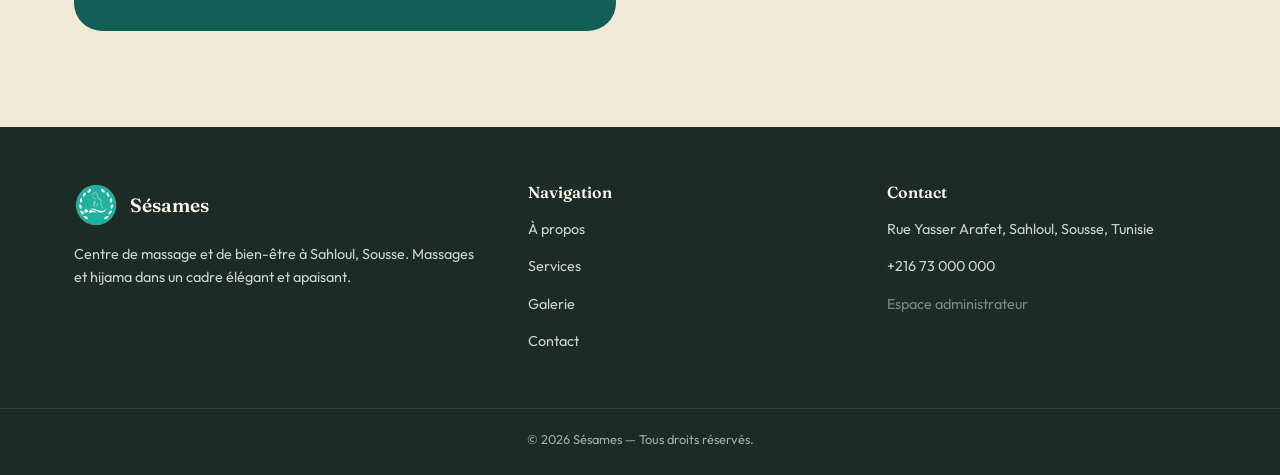
==== commit fab6f19f: "Add files via upload" ====
--- a/index.html
+++ b/index.html
@@ -4,46 +4,18 @@
 <meta charset="UTF-8">
 <meta name="viewport" content="width=device-width, initial-scale=1.0">
 <title>Sésames — Massage & Hijama à Sousse | Centre de bien-être</title>
-<meta name="description" content="Sésames, centre de massage et de hijama à Sahloul, Sousse. Massages relaxants, thérapeutiques, sportifs et hijama traditionnelle dans un cadre premium et apaisa[...]
+<meta name="description" content="Sésames, centre de massage et de hijama à Sahloul, Sousse. Massages relaxants, thérapeutiques, sportifs et hijama traditionnelle dans un cadre premium et apaisant.">
 <meta name="keywords" content="massage Sousse, hijama Sousse, centre de bien-être Sousse, Sésames, Sahloul">
-<link rel="icon" href="logo-icon.png">
+<meta property="og:type" content="business.business">
+<meta property="og:title" content="Sésames — Massage & Hijama à Sousse">
+<meta property="og:description" content="Centre de massage et de hijama à Sahloul, Sousse. Soins relaxants, thérapeutiques et hijama traditionnelle dans un cadre premium et apaisant.">
+<meta property="og:locale" content="fr_FR">
+<meta name="theme-color" content="#115F55">
+<link rel="icon" href="[data-uri]">
 <link rel="preconnect" href="https://fonts.googleapis.com">
 <link rel="preconnect" href="https://fonts.gstatic.com" crossorigin>
 <link href="https://fonts.googleapis.com/css2?family=Fraunces:ital,wght@0,300;0,500;0,600;1,400;1,500&family=Outfit:wght@300;400;500;600;700&display=swap" rel="stylesheet">
 <link rel="stylesheet" href="styles.css">
-<style>
-  .nav-admin-btn {
-    display: flex;
-    align-items: center;
-    gap: 6px;
-    font-size: 0.85rem;
-    opacity: 0.7;
-    transition: opacity 0.3s ease, transform 0.3s ease;
-    color: inherit;
-    text-decoration: none;
-  }
-  .nav-admin-btn:hover {
-    opacity: 1;
-    transform: scale(1.05);
-  }
-  .nav-admin-btn svg {
-    width: 20px;
-    height: 20px;
-    transition: transform 0.3s ease;
-  }
-  .nav-admin-btn:hover svg {
-    transform: rotate(15deg);
-  }
-  @media (max-width: 700px) {
-    .nav-admin-btn {
-      font-size: 0.75rem;
-    }
-    .nav-admin-btn svg {
-      width: 18px;
-      height: 18px;
-    }
-  }
-</style>
 </head>
 <body>
 
@@ -54,7 +26,7 @@
 <header class="nav js-nav">
   <div class="container">
     <a href="#accueil" class="brand">
-      <img src="sesames.logo.png" alt="Logo Sésames" class="js-logo">
+      <img src="[data-uri]" alt="Logo Sésames" class="js-logo">
       <span class="brand-name js-nom">Sésames</span>
     </a>
     <nav class="nav-links js-nav-links">
@@ -68,13 +40,6 @@
     </nav>
     <div class="nav-actions">
       <button class="btn btn-primary btn-sm js-open-resa">Réserver</button>
-      <a href="admin.html" class="nav-admin-btn" title="Espace administrateur">
-        <svg viewBox="0 0 24 24" fill="none" stroke="currentColor" stroke-width="2" stroke-linecap="round" stroke-linejoin="round">
-          <rect x="3" y="11" width="18" height="11" rx="2" ry="2"></rect>
-          <path d="M7 11V7a5 5 0 0 1 10 0v4"></path>
-        </svg>
-        Admin
-      </a>
       <button class="nav-toggle js-nav-toggle" aria-label="Menu">☰</button>
     </div>
   </div>
@@ -96,7 +61,7 @@
       <div class="hero-cta">
         <button class="btn btn-primary js-open-resa">Réserver maintenant</button>
         <a class="btn btn-outline js-tel" href="tel:+21673000000">Appeler le centre</a>
-        <a class="btn btn-ghost js-wa-link" href="#" target="_blank" rel="noopener">WhatsApp</a>
+        <a class="btn btn-ghost js-wa-link" href="#" target="_blank" rel="noopener noreferrer">WhatsApp</a>
       </div>
     </div>
     <div class="hero-visual">
@@ -214,7 +179,7 @@
         </div>
         <div class="contact-info-item">
           <span class="ico">🟢</span>
-          <a class="js-wa-link" href="#" target="_blank" rel="noopener">Discuter sur WhatsApp</a>
+          <a class="js-wa-link" href="#" target="_blank" rel="noopener noreferrer">Discuter sur WhatsApp</a>
         </div>
         <ul class="js-horaires" style="display:grid;gap:8px;margin-top:18px;font-size:.9rem;"></ul>
         <div class="js-reseaux" style="display:flex;gap:16px;margin-top:20px;"></div>
@@ -252,7 +217,7 @@
   <div class="container">
     <div>
       <div class="footer-brand">
-        <img src="sesames.logo.png" alt="Logo Sésames" class="js-logo">
+        <img src="[data-uri]" alt="Logo Sésames" class="js-logo">
         <span class="footer-brand-name js-nom">Sésames</span>
       </div>
       <p>Centre de massage et de bien-être à Sahloul, Sousse. Massages et hijama dans un cadre élégant et apaisant.</p>
@@ -275,14 +240,17 @@
 </footer>
 
 <!-- ================= BOUTON WHATSAPP FLOTTANT ================= -->
-<a class="whatsapp-float js-wa-link" href="#" target="_blank" rel="noopener" aria-label="Contacter sur WhatsApp">
-  <svg width="30" height="30" viewBox="0 0 32 32" fill="white"><path d="M16.001 3C9.373 3 4 8.373 4 15c0 2.386.696 4.607 1.897 6.48L4 29l7.72-1.86A11.93 11.93 0 0 0 16 27c6.628 0 12-5.373 12-12S2[...]
-</a>
+<div class="whatsapp-float-wrap">
+  <span class="whatsapp-tooltip">Discuter sur WhatsApp</span>
+  <a class="whatsapp-float js-wa-link" href="#" target="_blank" rel="noopener noreferrer" aria-label="Contacter Sésames sur WhatsApp">
+    <svg width="28" height="28" viewBox="0 0 32 32" fill="white" aria-hidden="true"><path d="M16.001 3C9.373 3 4 8.373 4 15c0 2.386.696 4.607 1.897 6.48L4 29l7.72-1.86A11.93 11.93 0 0 0 16 27c6.628 0 12-5.373 12-12S22.629 3 16.001 3zm0 21.6c-1.98 0-3.83-.55-5.41-1.5l-.388-.23-4.58 1.103 1.12-4.46-.252-.4A9.56 9.56 0 0 1 5.4 15c0-5.85 4.75-10.6 10.6-10.6S26.6 9.15 26.6 15 21.85 24.6 16 24.6zm5.86-7.94c-.32-.16-1.9-.94-2.2-1.05-.296-.108-.51-.16-.726.16-.214.32-.83 1.05-1.018 1.266-.188.214-.376.24-.696.08-.32-.16-1.352-.498-2.575-1.588-.952-.85-1.594-1.9-1.782-2.22-.188-.32-.02-.492.14-.652.144-.144.32-.376.48-.564.16-.188.214-.32.32-.536.108-.214.054-.402-.026-.564-.08-.16-.726-1.75-.994-2.396-.262-.628-.53-.542-.726-.552l-.618-.01c-.214 0-.564.08-.86.4-.296.32-1.13 1.104-1.13 2.692 0 1.588 1.156 3.122 1.316 3.338.16.214 2.276 3.476 5.514 4.874.77.332 1.37.53 1.838.678.772.246 1.474.212 2.03.128.62-.092 1.9-.776 2.168-1.526.268-.75.268-1.392.188-1.526-.08-.134-.294-.214-.614-.374z"/></svg>
+  </a>
+</div>
 
 <!-- ================= LIGHTBOX GALERIE ================= -->
 <div class="lightbox" id="lightbox">
   <button class="lightbox-close" id="lightbox-close" aria-label="Fermer">×</button>
-  <img id="lightbox-img" src="wtsp.logo.jpg" alt="Photo agrandie">
+  <img id="lightbox-img" src="" alt="Photo agrandie">
 </div>
 
 <!-- ================= MODAL RÉSERVATION ================= -->
--- a/styles.css
+++ b/styles.css
@@ -397,17 +397,50 @@
 @media (max-width:700px){ .footer .container{ grid-template-columns:1fr; } }
 
 /* ---------- WhatsApp flottant ---------- */
+.whatsapp-float-wrap{
+  position:fixed;
+  right:22px;
+  bottom:calc(22px + env(safe-area-inset-bottom, 0px));
+  z-index:200;
+  display:flex;
+  align-items:center;
+}
 .whatsapp-float{
-  position:fixed; right:22px; bottom:22px; z-index:200;
-  width:60px; height:60px; border-radius:50%; background:#25D366;
+  position:relative; z-index:2;
+  width:58px; height:58px; border-radius:50%;
+  background:linear-gradient(155deg, #2CDB77, #1DAE58);
+  border:3px solid var(--white);
   display:flex; align-items:center; justify-content:center;
-  box-shadow:0 10px 26px -6px rgba(0,0,0,.4);
-  animation:pulse-wa 2.6s ease-in-out infinite;
-}
-.whatsapp-float:hover{ transform:scale(1.08); }
+  box-shadow:var(--shadow-card), 0 10px 24px -10px rgba(29,174,88,.55);
+  transition:transform .35s var(--ease), box-shadow .35s var(--ease);
+  animation:pulse-wa 3.4s ease-in-out infinite;
+}
+.whatsapp-float:hover, .whatsapp-float:focus-visible{
+  transform:translateY(-3px) scale(1.06);
+  box-shadow:var(--shadow-card), 0 16px 30px -10px rgba(29,174,88,.7);
+}
 @keyframes pulse-wa{
-  0%,100%{ box-shadow:0 10px 26px -6px rgba(37,211,102,.6); }
-  50%{ box-shadow:0 10px 32px -4px rgba(37,211,102,.95); }
+  0%,100%{ box-shadow:var(--shadow-card), 0 10px 24px -10px rgba(29,174,88,.45); }
+  50%{ box-shadow:var(--shadow-card), 0 14px 30px -8px rgba(29,174,88,.75); }
+}
+.whatsapp-tooltip{
+  position:absolute; right:70px; top:50%; transform:translateY(-50%) translateX(8px);
+  background:var(--teal-deep); color:var(--cream);
+  font-family:var(--font-body); font-weight:600; font-size:.82rem;
+  padding:10px 18px; border-radius:999px; white-space:nowrap;
+  box-shadow:var(--shadow-card);
+  opacity:0; pointer-events:none;
+  transition:opacity .3s var(--ease), transform .3s var(--ease);
+}
+.whatsapp-float-wrap:hover .whatsapp-tooltip{
+  opacity:1; transform:translateY(-50%) translateX(0);
+}
+@media (max-width:700px){
+  .whatsapp-tooltip{ display:none; }
+  .whatsapp-float{ width:54px; height:54px; }
+}
+@media (prefers-reduced-motion: reduce){
+  .whatsapp-float{ animation:none; }
 }
 
 /* ---------- Lightbox ---------- */
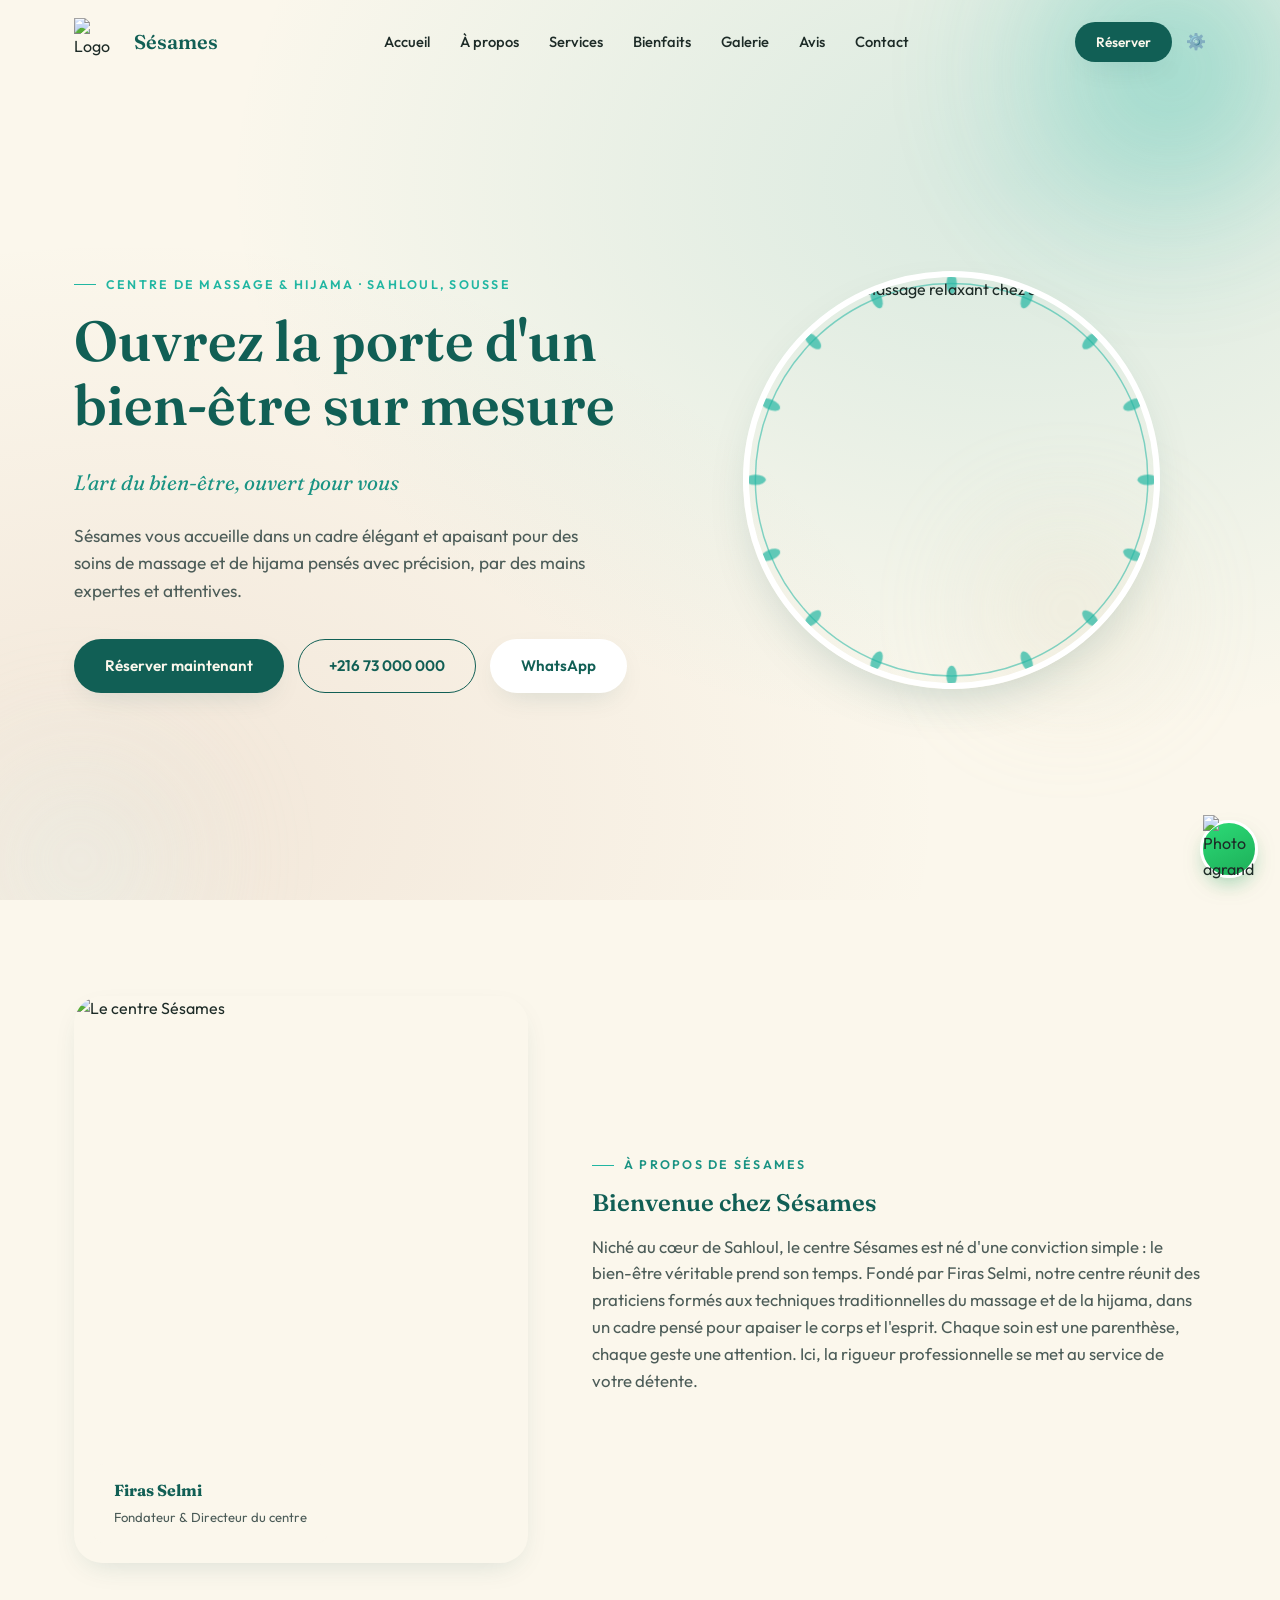
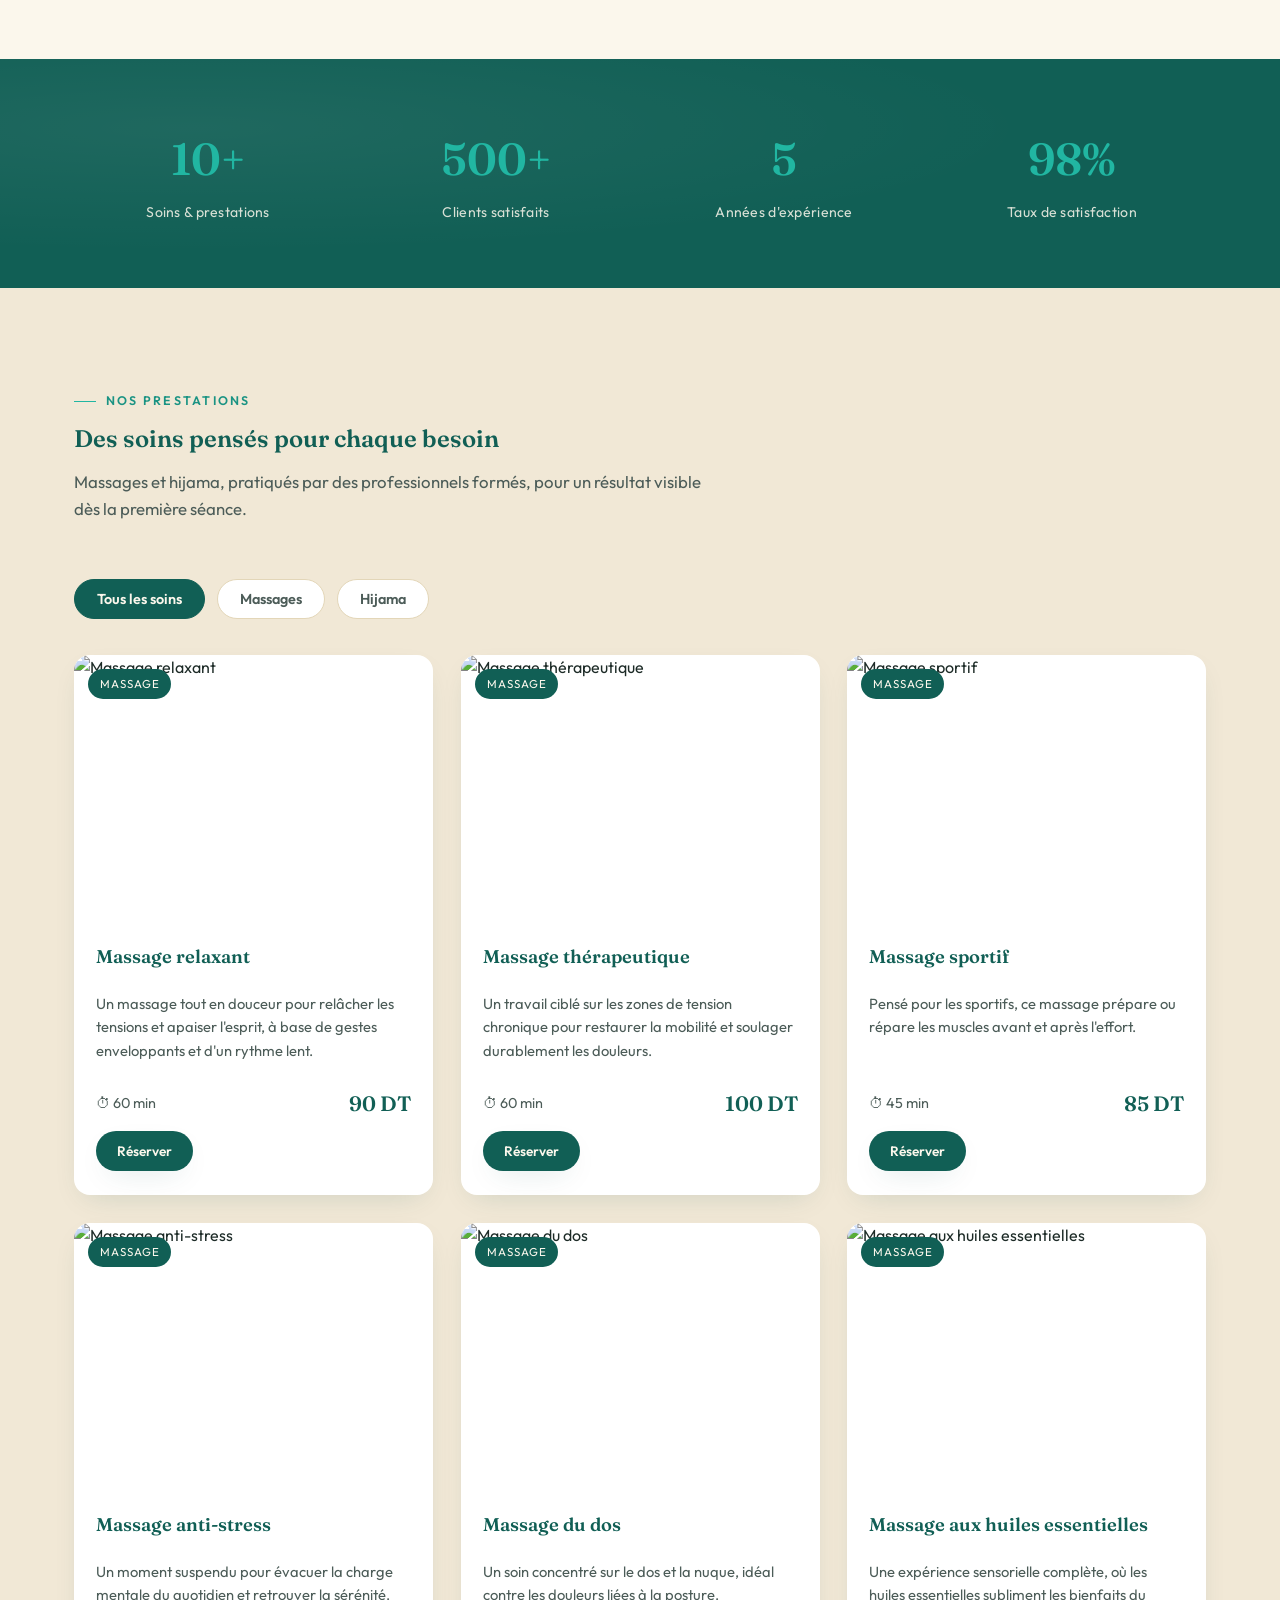
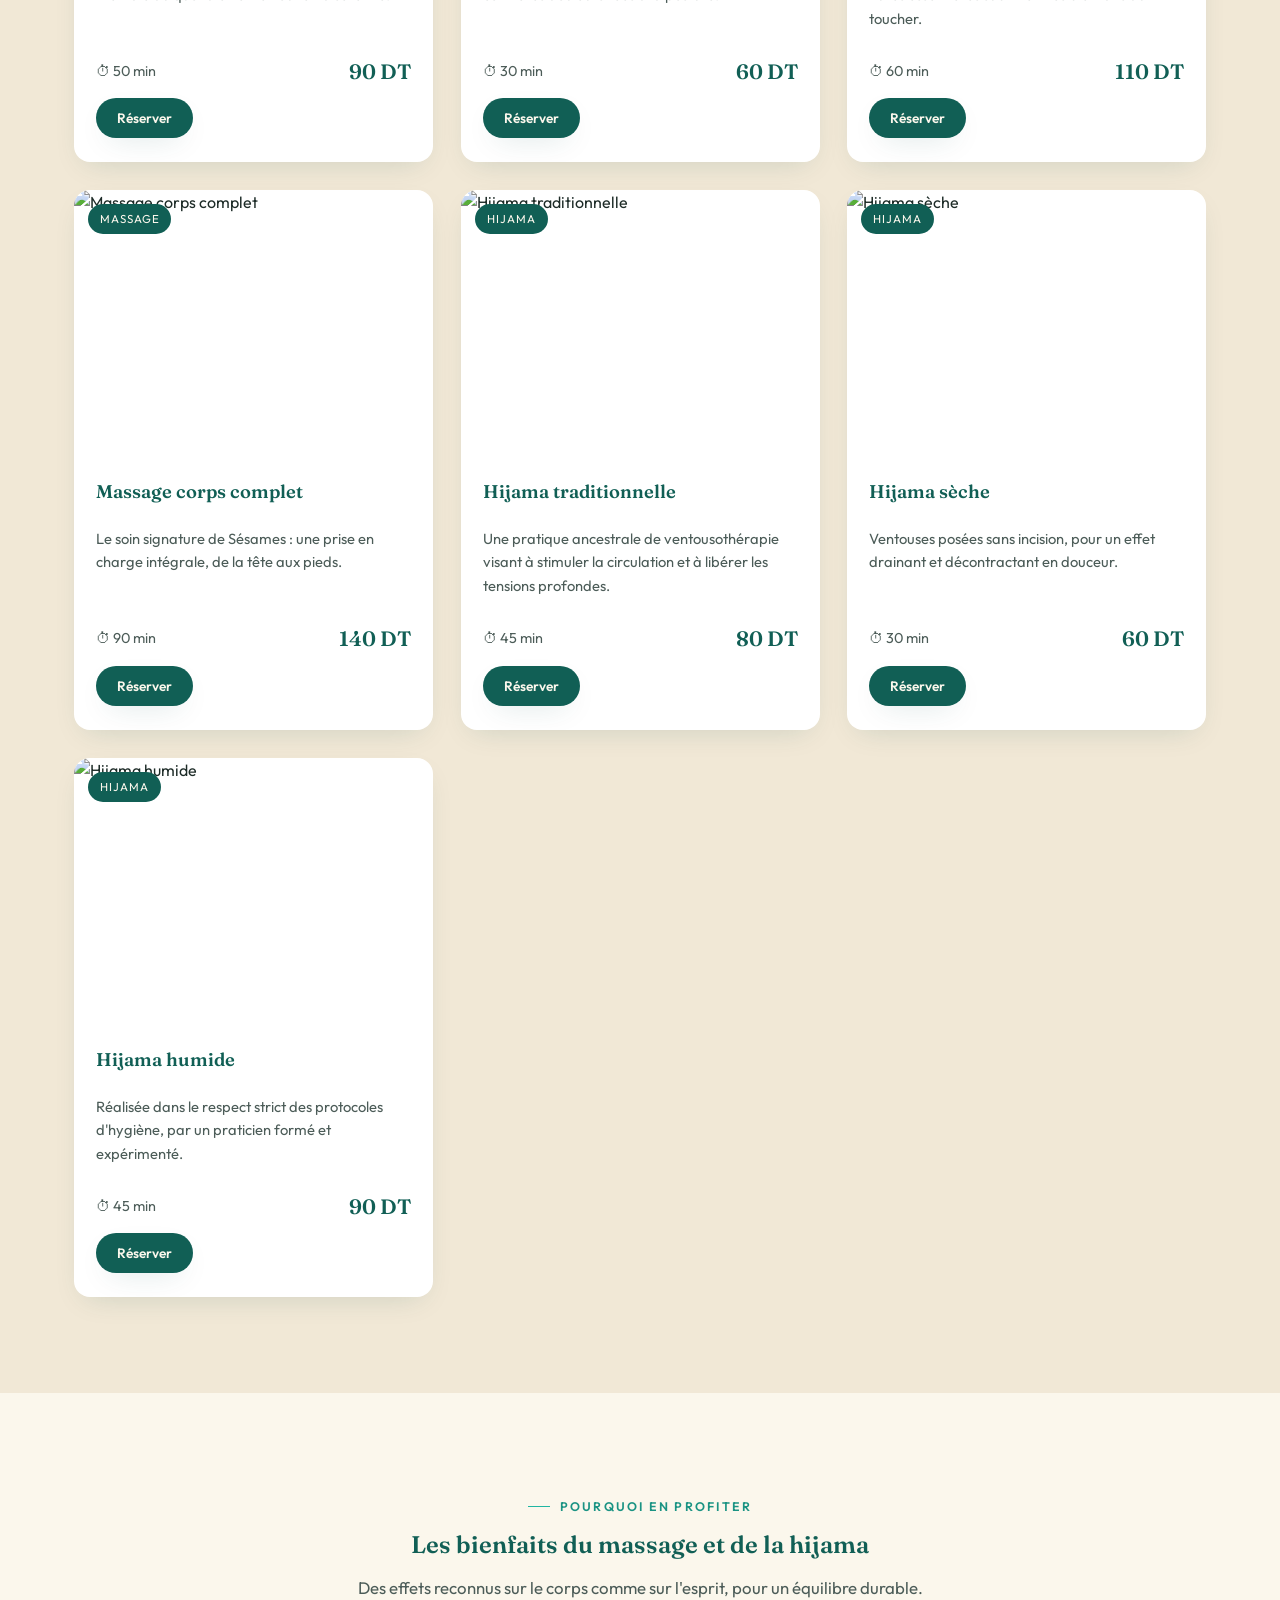
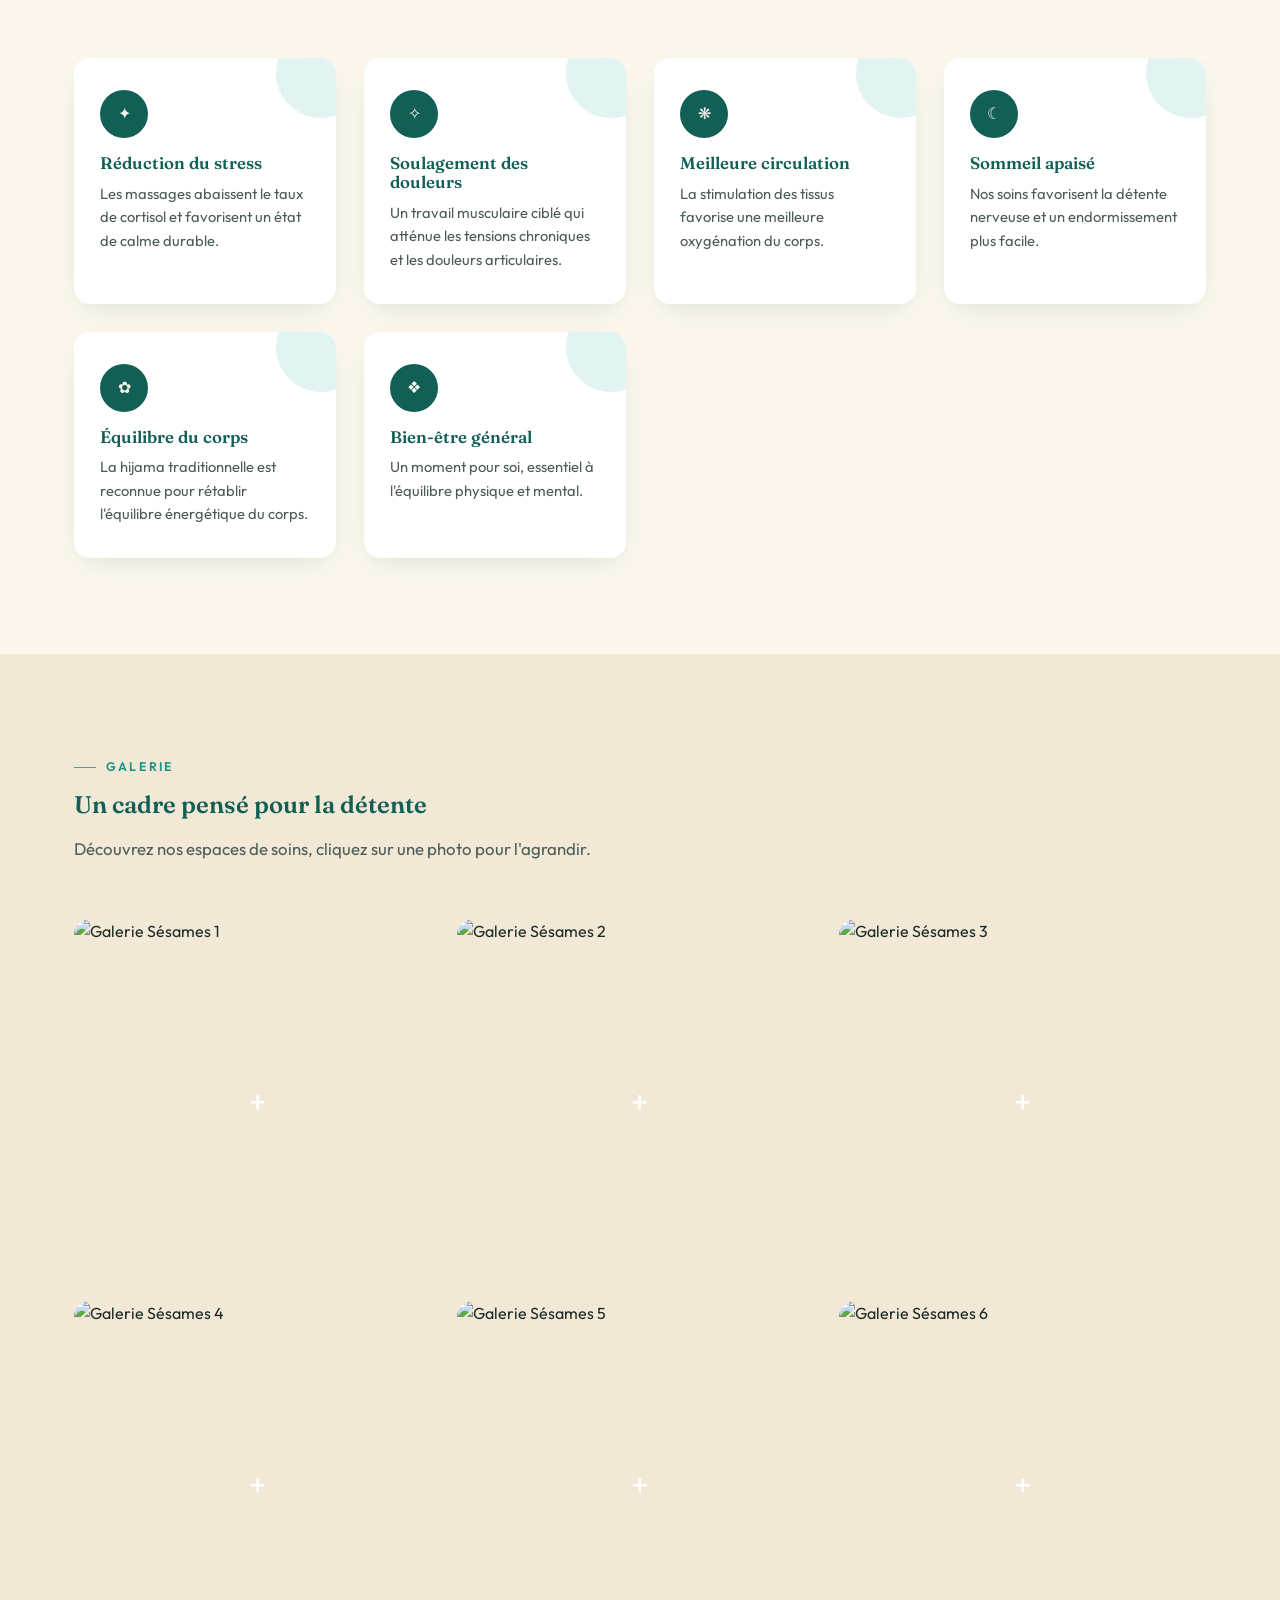
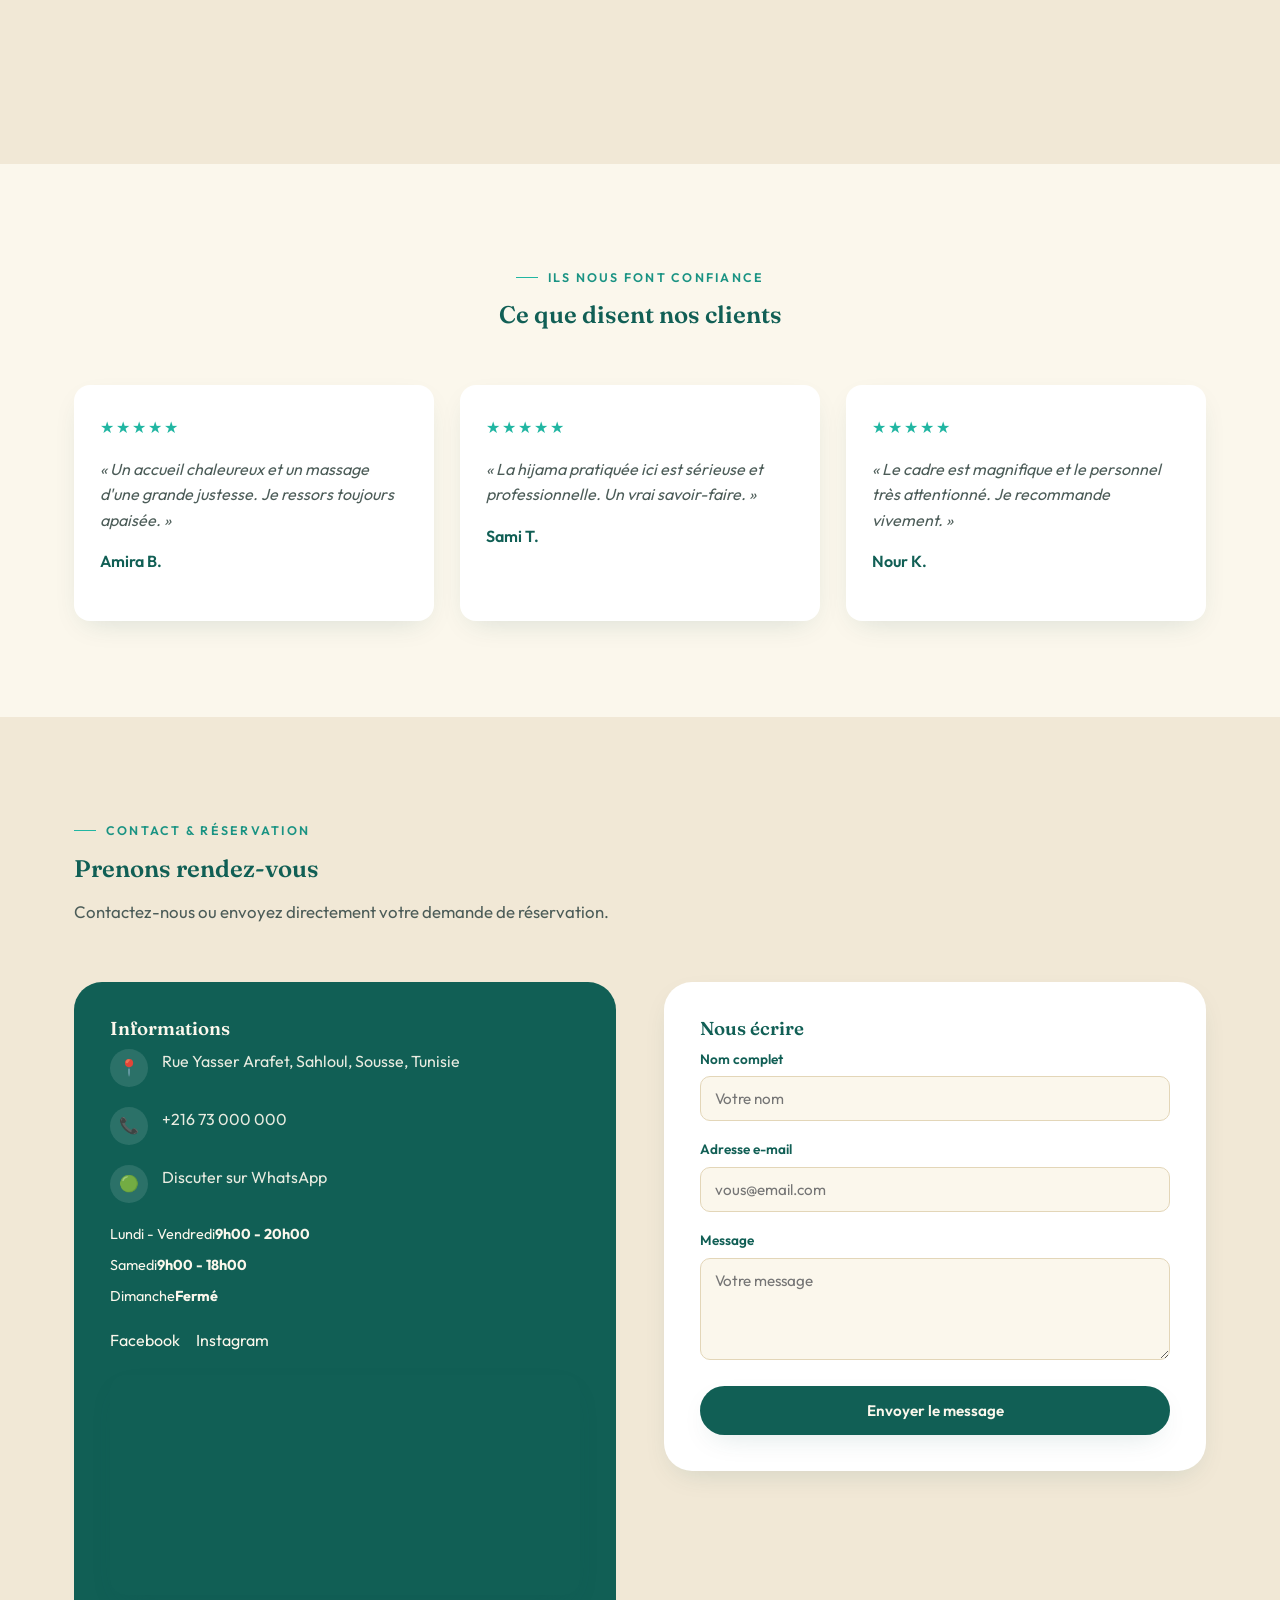
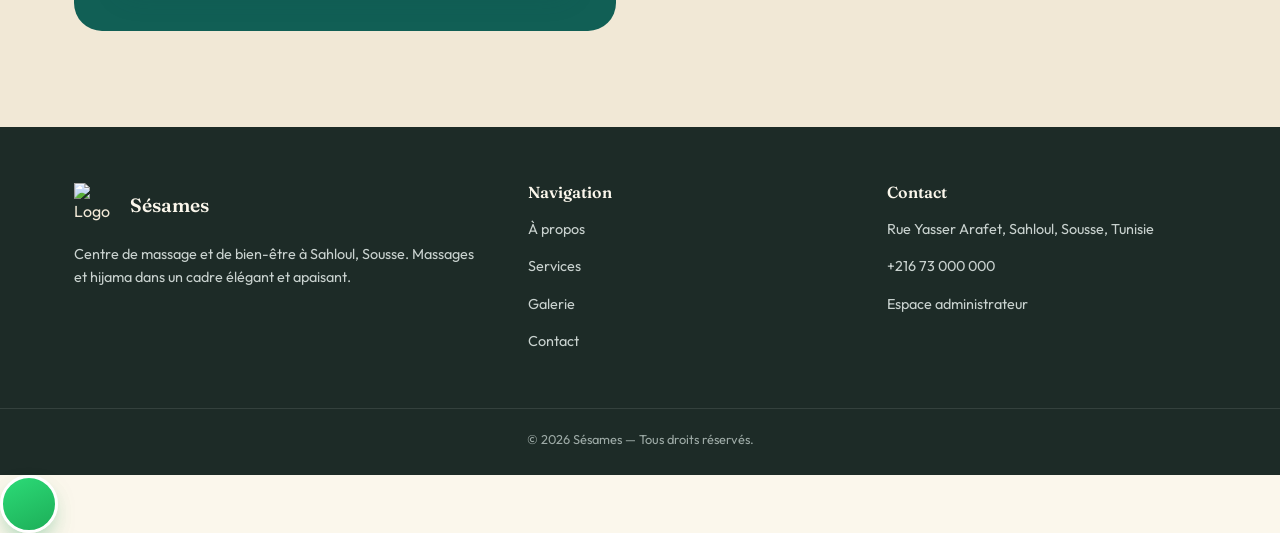
==== commit 40cfcfaa: "Restore admin access entry point with professional design and better visibility" ====
--- a/index.html
+++ b/index.html
@@ -11,7 +11,7 @@
 <meta property="og:description" content="Centre de massage et de hijama à Sahloul, Sousse. Soins relaxants, thérapeutiques et hijama traditionnelle dans un cadre premium et apaisant.">
 <meta property="og:locale" content="fr_FR">
 <meta name="theme-color" content="#115F55">
-<link rel="icon" href="[data-uri]">
+<link rel="icon" href="[data-uri]">
 <link rel="preconnect" href="https://fonts.googleapis.com">
 <link rel="preconnect" href="https://fonts.gstatic.com" crossorigin>
 <link href="https://fonts.googleapis.com/css2?family=Fraunces:ital,wght@0,300;0,500;0,600;1,400;1,500&family=Outfit:wght@300;400;500;600;700&display=swap" rel="stylesheet">
@@ -26,7 +26,7 @@
 <header class="nav js-nav">
   <div class="container">
     <a href="#accueil" class="brand">
-      <img src="[data-uri]" alt="Logo Sésames" class="js-logo">
+      <img src="[data-uri]" alt="Logo Sésames">
       <span class="brand-name js-nom">Sésames</span>
     </a>
     <nav class="nav-links js-nav-links">
@@ -40,6 +40,7 @@
     </nav>
     <div class="nav-actions">
       <button class="btn btn-primary btn-sm js-open-resa">Réserver</button>
+      <a href="admin.html" class="admin-link-nav" aria-label="Accès administrateur" title="Espace administrateur">⚙️</a>
       <button class="nav-toggle js-nav-toggle" aria-label="Menu">☰</button>
     </div>
   </div>
@@ -217,7 +218,7 @@
   <div class="container">
     <div>
       <div class="footer-brand">
-        <img src="[data-uri]" alt="Logo Sésames" class="js-logo">
+        <img src="[data-uri]" alt="Logo Sésames">
         <span class="footer-brand-name js-nom">Sésames</span>
       </div>
       <p>Centre de massage et de bien-être à Sahloul, Sousse. Massages et hijama dans un cadre élégant et apaisant.</p>
@@ -233,7 +234,7 @@
       <h4>Contact</h4>
       <p class="js-adresse"></p>
       <p class="js-tel"></p>
-      <p><a href="admin.html" style="opacity:.55;">Espace administrateur</a></p>
+      <p><a href="admin.html" class="admin-link-footer">Espace administrateur</a></p>
     </div>
   </div>
   <div class="footer-bottom">© <span class="js-annee"></span> Sésames — Tous droits réservés.</div>
@@ -243,7 +244,7 @@
 <div class="whatsapp-float-wrap">
   <span class="whatsapp-tooltip">Discuter sur WhatsApp</span>
   <a class="whatsapp-float js-wa-link" href="#" target="_blank" rel="noopener noreferrer" aria-label="Contacter Sésames sur WhatsApp">
-    <svg width="28" height="28" viewBox="0 0 32 32" fill="white" aria-hidden="true"><path d="M16.001 3C9.373 3 4 8.373 4 15c0 2.386.696 4.607 1.897 6.48L4 29l7.72-1.86A11.93 11.93 0 0 0 16 27c6.628 0 12-5.373 12-12S22.629 3 16.001 3zm0 21.6c-1.98 0-3.83-.55-5.41-1.5l-.388-.23-4.58 1.103 1.12-4.46-.252-.4A9.56 9.56 0 0 1 5.4 15c0-5.85 4.75-10.6 10.6-10.6S26.6 9.15 26.6 15 21.85 24.6 16 24.6zm5.86-7.94c-.32-.16-1.9-.94-2.2-1.05-.296-.108-.51-.16-.726.16-.214.32-.83 1.05-1.018 1.266-.188.214-.376.24-.696.08-.32-.16-1.352-.498-2.575-1.588-.952-.85-1.594-1.9-1.782-2.22-.188-.32-.02-.492.14-.652.144-.144.32-.376.48-.564.16-.188.214-.32.32-.536.108-.214.054-.402-.026-.564-.08-.16-.726-1.75-.994-2.396-.262-.628-.53-.542-.726-.552l-.618-.01c-.214 0-.564.08-.86.4-.296.32-1.13 1.104-1.13 2.692 0 1.588 1.156 3.122 1.316 3.338.16.214 2.276 3.476 5.514 4.874.77.332 1.37.53 1.838.678.772.246 1.474.212 2.03.128.62-.092 1.9-.776 2.168-1.526.268-.75.268-1.392.188-1.526-.08-.134-.294-.214-.614-.374z"/></svg>
+    <svg width="28" height="28" viewBox="0 0 32 32" fill="white" aria-hidden="true"><path d="M16.001 3C9.373 3 4 8.373 4 15c0 2.386.696 4.607 1.897 6.48L4 29l7.72-1.86A11.93 11.93 0 0 0 16 27c6.6[...]
   </a>
 </div>
 
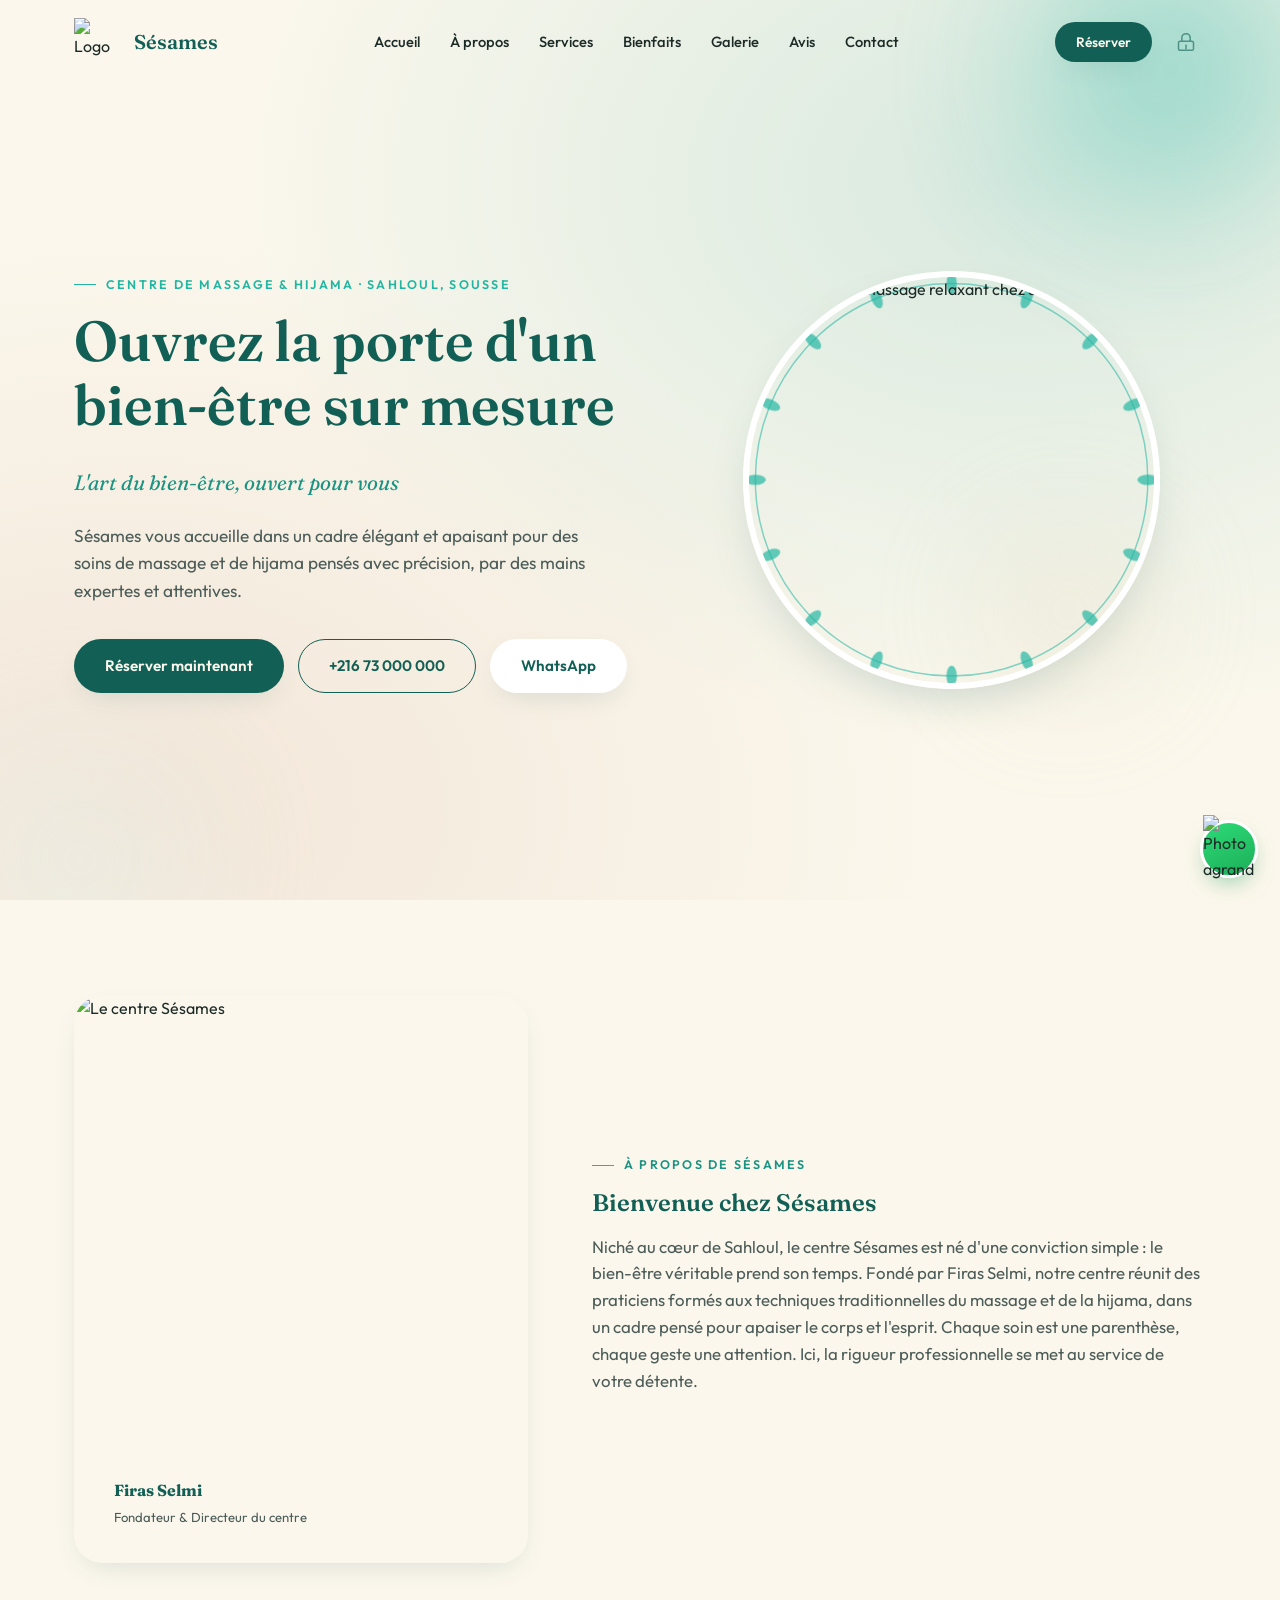
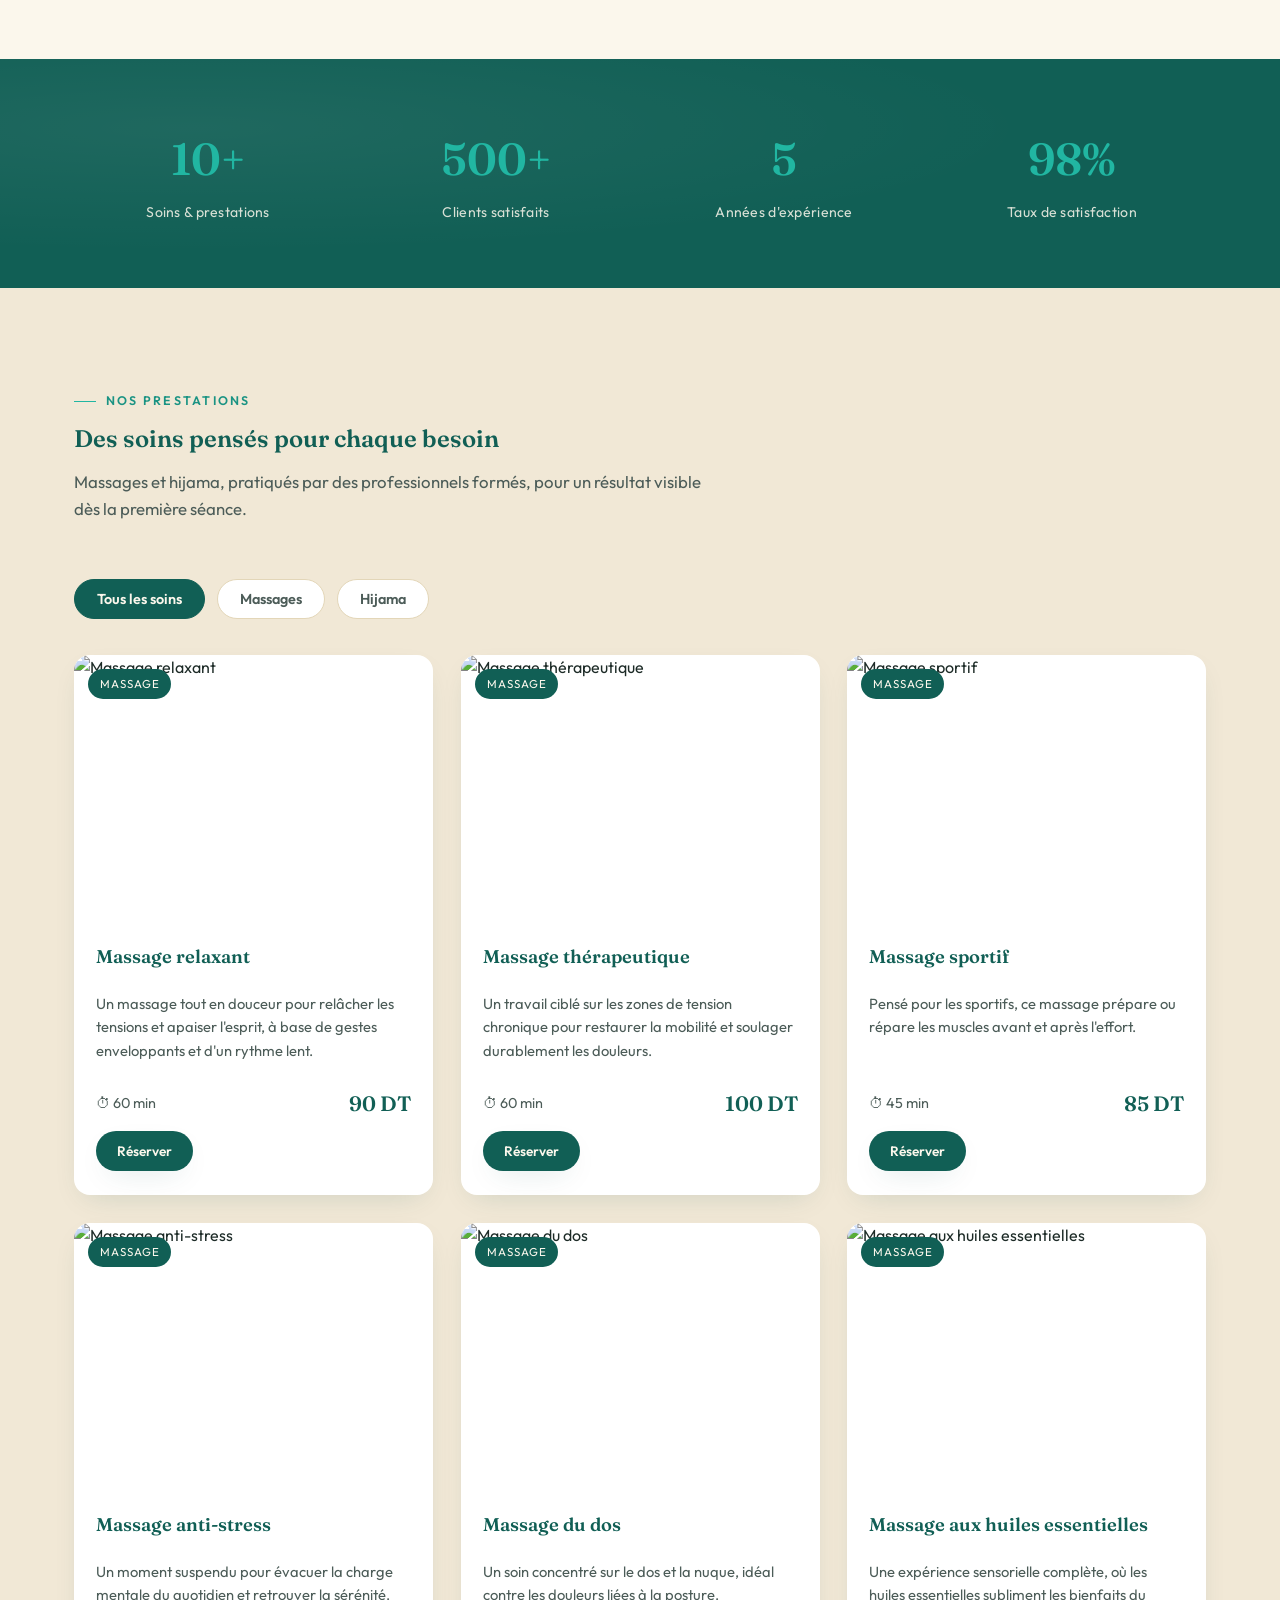
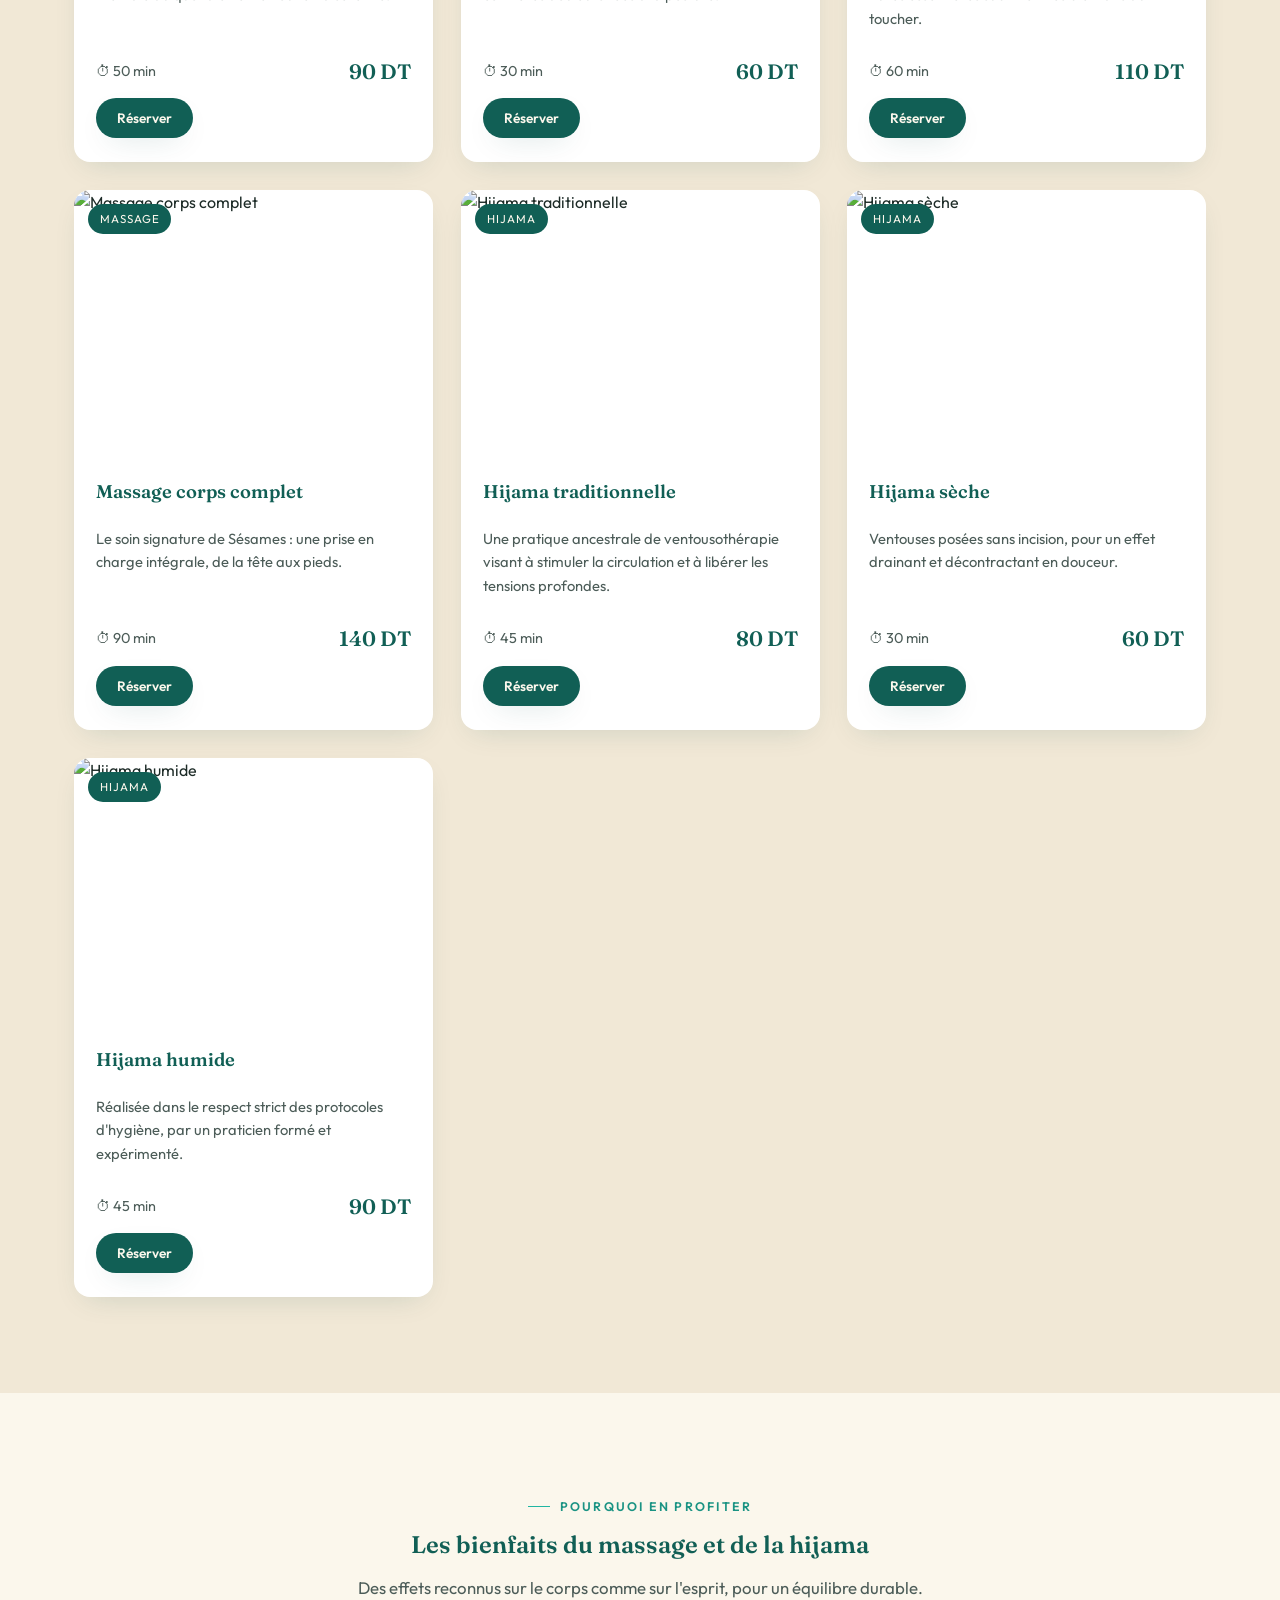
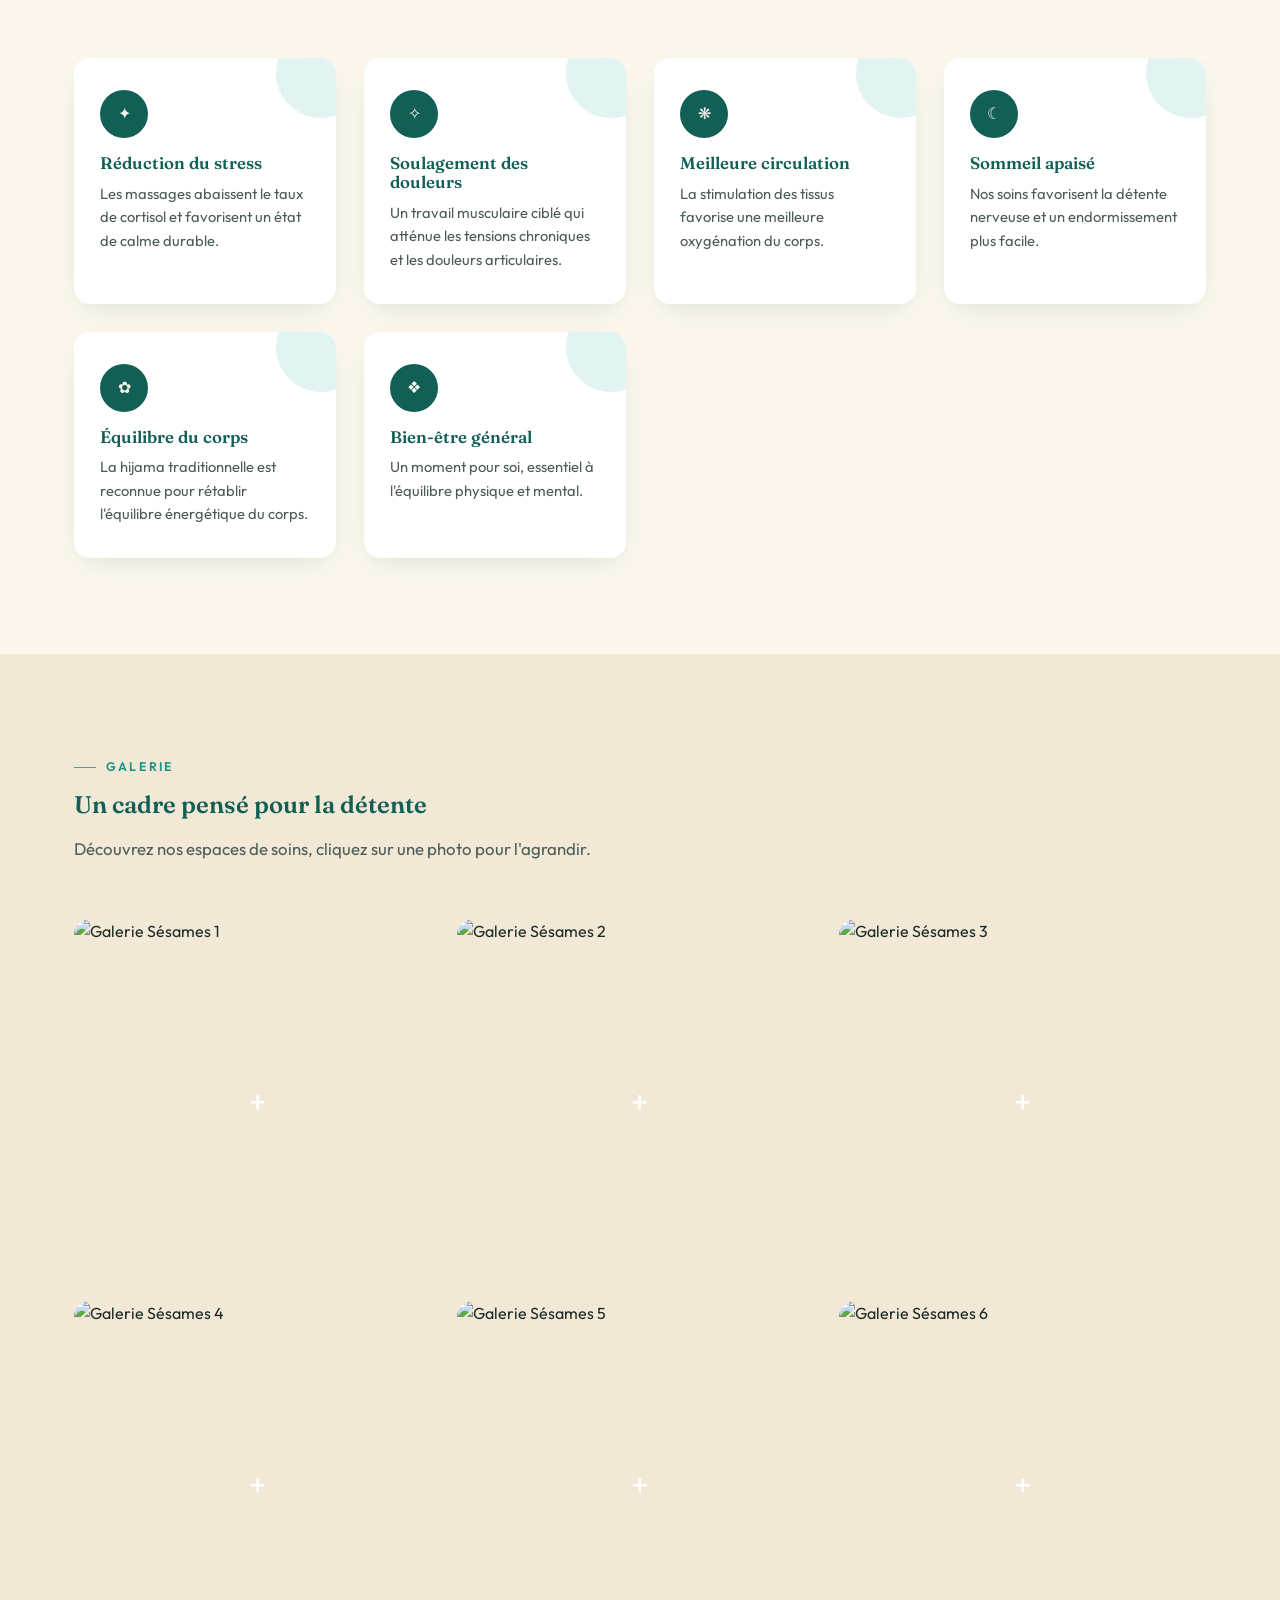
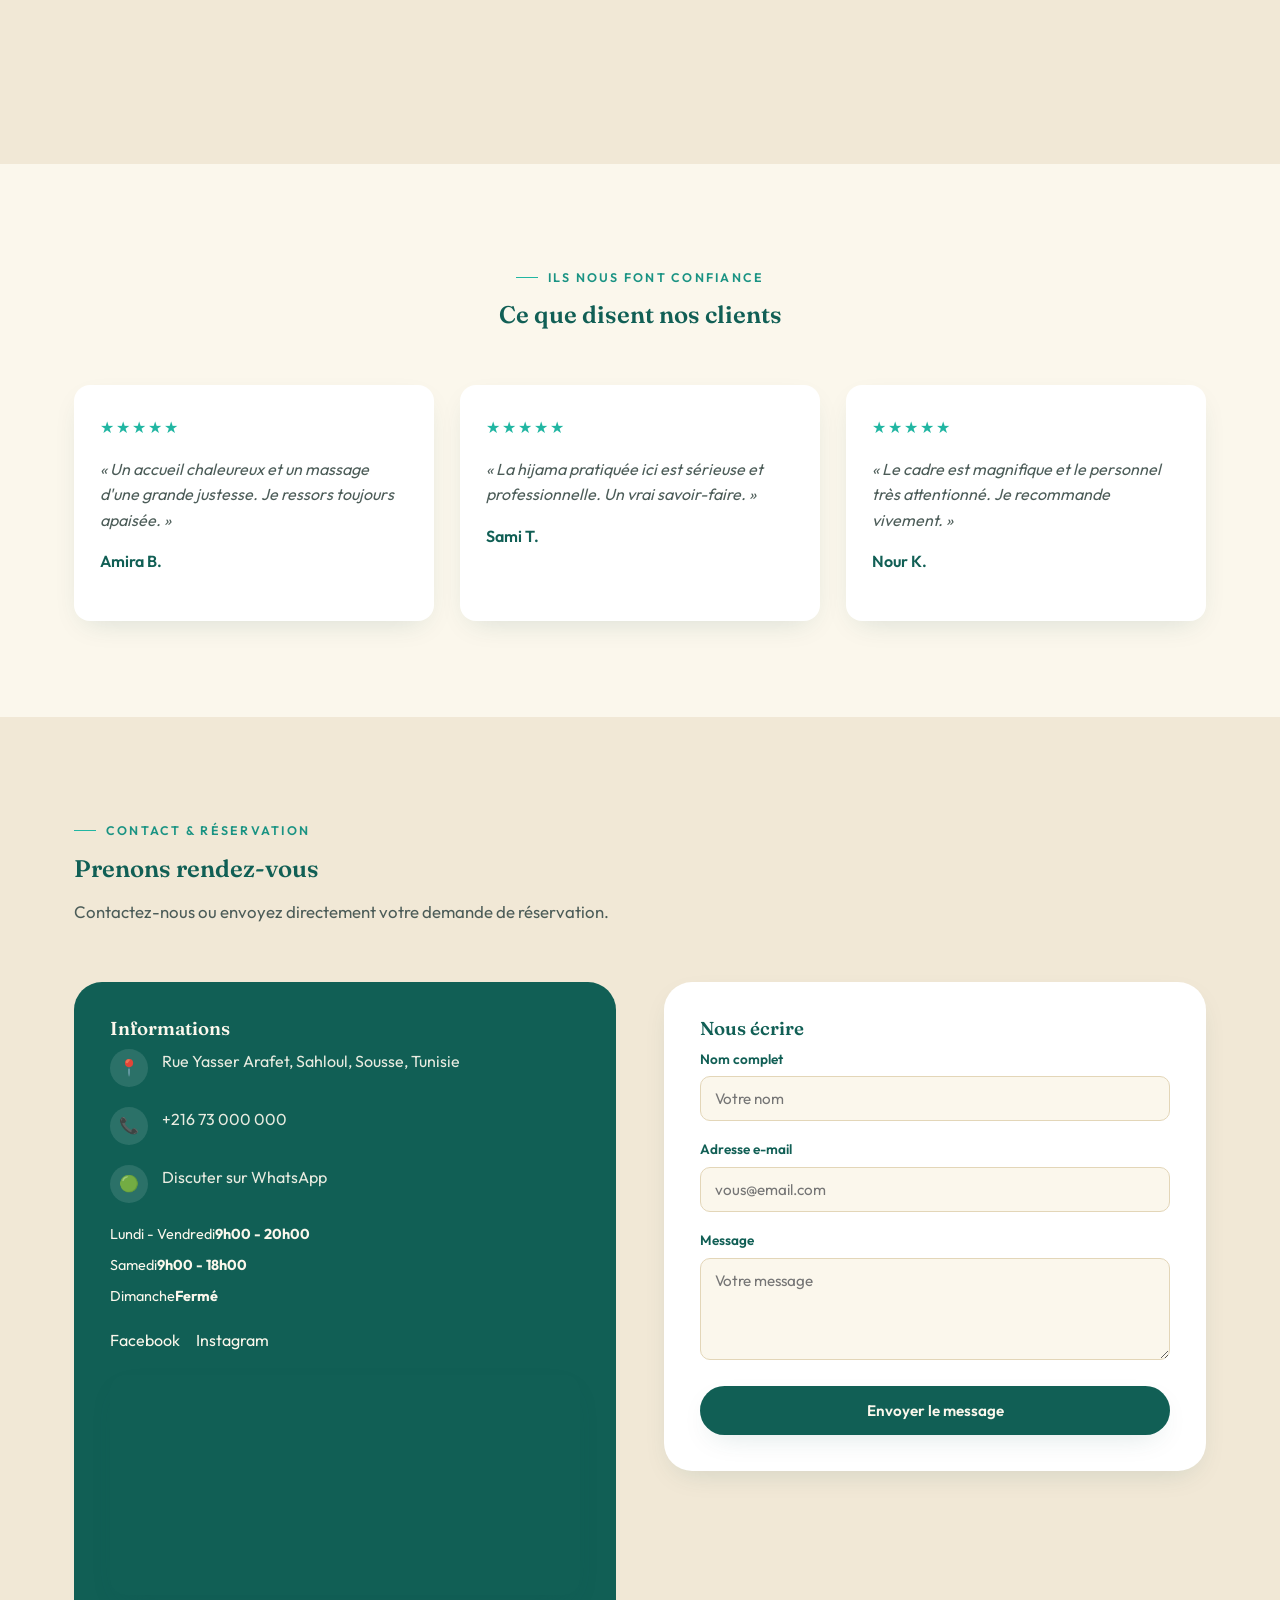
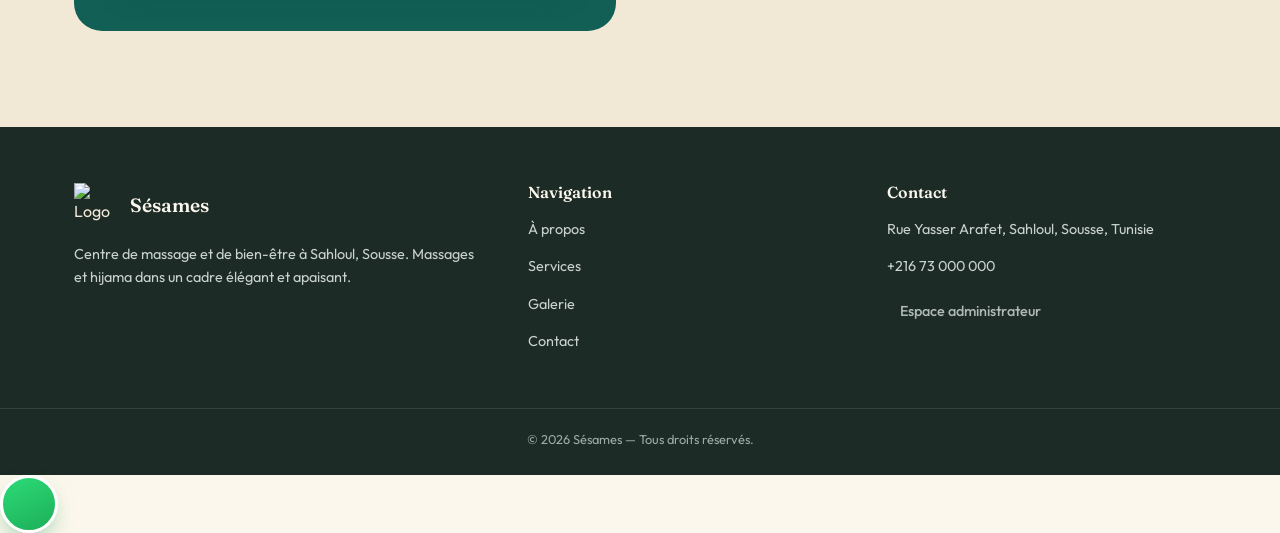
==== commit a19d2239: "Replace admin icon with professional lock SVG design matching the site aesthetic" ====
--- a/index.html
+++ b/index.html
@@ -40,7 +40,14 @@
     </nav>
     <div class="nav-actions">
       <button class="btn btn-primary btn-sm js-open-resa">Réserver</button>
-      <a href="admin.html" class="admin-link-nav" aria-label="Accès administrateur" title="Espace administrateur">⚙️</a>
+      <a href="admin.html" class="admin-link-nav" aria-label="Accès administrateur" title="Espace administrateur">
+        <svg width="20" height="20" viewBox="0 0 24 24" fill="none" stroke="currentColor" stroke-width="1.8" stroke-linecap="round" stroke-linejoin="round" aria-hidden="true">
+          <!-- Lock icon representing admin security -->
+          <rect x="3" y="11" width="18" height="11" rx="2" ry="2"></rect>
+          <path d="M7 11V7a5 5 0 0 1 10 0v4"></path>
+          <line x1="12" y1="16" x2="12" y2="20"></line>
+        </svg>
+      </a>
       <button class="nav-toggle js-nav-toggle" aria-label="Menu">☰</button>
     </div>
   </div>
--- a/styles.css
+++ b/styles.css
@@ -136,6 +136,34 @@
 .nav-actions{ display:flex; align-items:center; gap:14px; }
 .nav-toggle{ display:none; background:none; border:none; font-size:1.6rem; color:var(--teal-deep); }
 
+/* Admin link in navbar */
+.admin-link-nav{
+  display:inline-flex;
+  align-items:center;
+  justify-content:center;
+  width:40px;
+  height:40px;
+  border-radius:50%;
+  font-size:1.3rem;
+  transition:all .3s var(--ease);
+  opacity:.6;
+  color:var(--teal-deep);
+  background:transparent;
+  border:1px solid transparent;
+}
+.admin-link-nav:hover{
+  opacity:1;
+  background:rgba(33,182,162,.1);
+  border-color:var(--teal-bright);
+  transform:scale(1.1);
+}
+.nav.scrolled .admin-link-nav{
+  opacity:.5;
+}
+.nav.scrolled .admin-link-nav:hover{
+  opacity:1;
+}
+
 @media (max-width:900px){
   .nav-links{
     position:fixed; inset:0 0 0 auto; height:100vh; width:min(78vw,320px);
@@ -145,6 +173,11 @@
   }
   .nav-links.open{ transform:translateX(0); }
   .nav-toggle{ display:block; }
+  .admin-link-nav{
+    width:36px;
+    height:36px;
+    font-size:1.1rem;
+  }
 }
 
 /* ---------- Hero ---------- */
@@ -393,8 +426,29 @@
 .footer h4{ color:var(--cream); font-size:1rem; margin-bottom:16px; }
 .footer p, .footer a{ color:#C9D2CF; font-size:.9rem; }
 .footer a:hover{ color:var(--teal-bright); }
+
+/* Admin link in footer */
+.admin-link-footer{
+  display:inline-block;
+  padding:6px 12px;
+  border-radius:var(--radius-sm);
+  transition:all .3s var(--ease);
+  opacity:.85;
+  color:var(--teal-bright);
+  font-weight:500;
+  border:1px solid transparent;
+}
+.admin-link-footer:hover{
+  opacity:1;
+  background:rgba(33,182,162,.15);
+  border-color:var(--teal-bright);
+}
+
 .footer-bottom{ text-align:center; margin-top:40px; padding-top:20px; border-top:1px solid rgba(255,255,255,.1); font-size:.8rem; color:#9DAAA6; }
-@media (max-width:700px){ .footer .container{ grid-template-columns:1fr; } }
+@media (max-width:700px){ 
+  .footer .container{ grid-template-columns:1fr; }
+  .admin-link-nav{ display:none; }
+}
 
 /* ---------- WhatsApp flottant ---------- */
 .whatsapp-float-wrap{
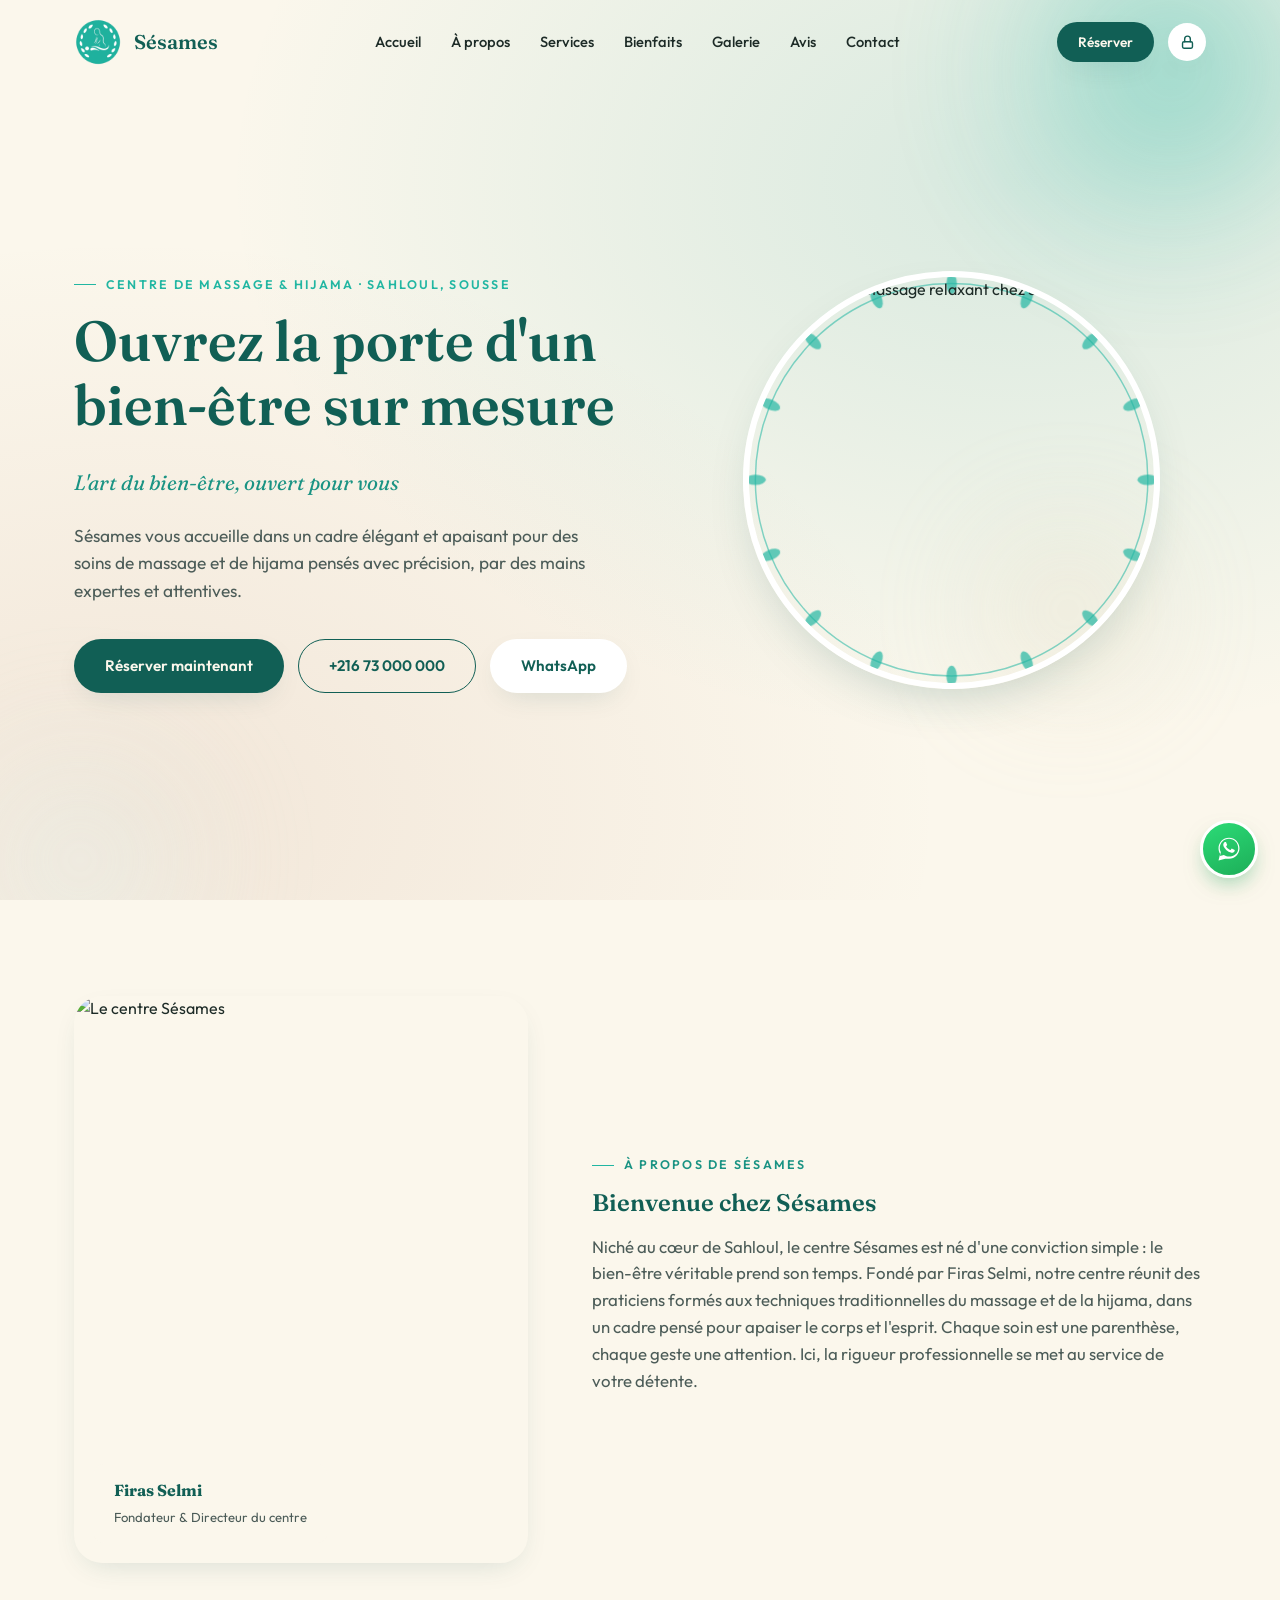
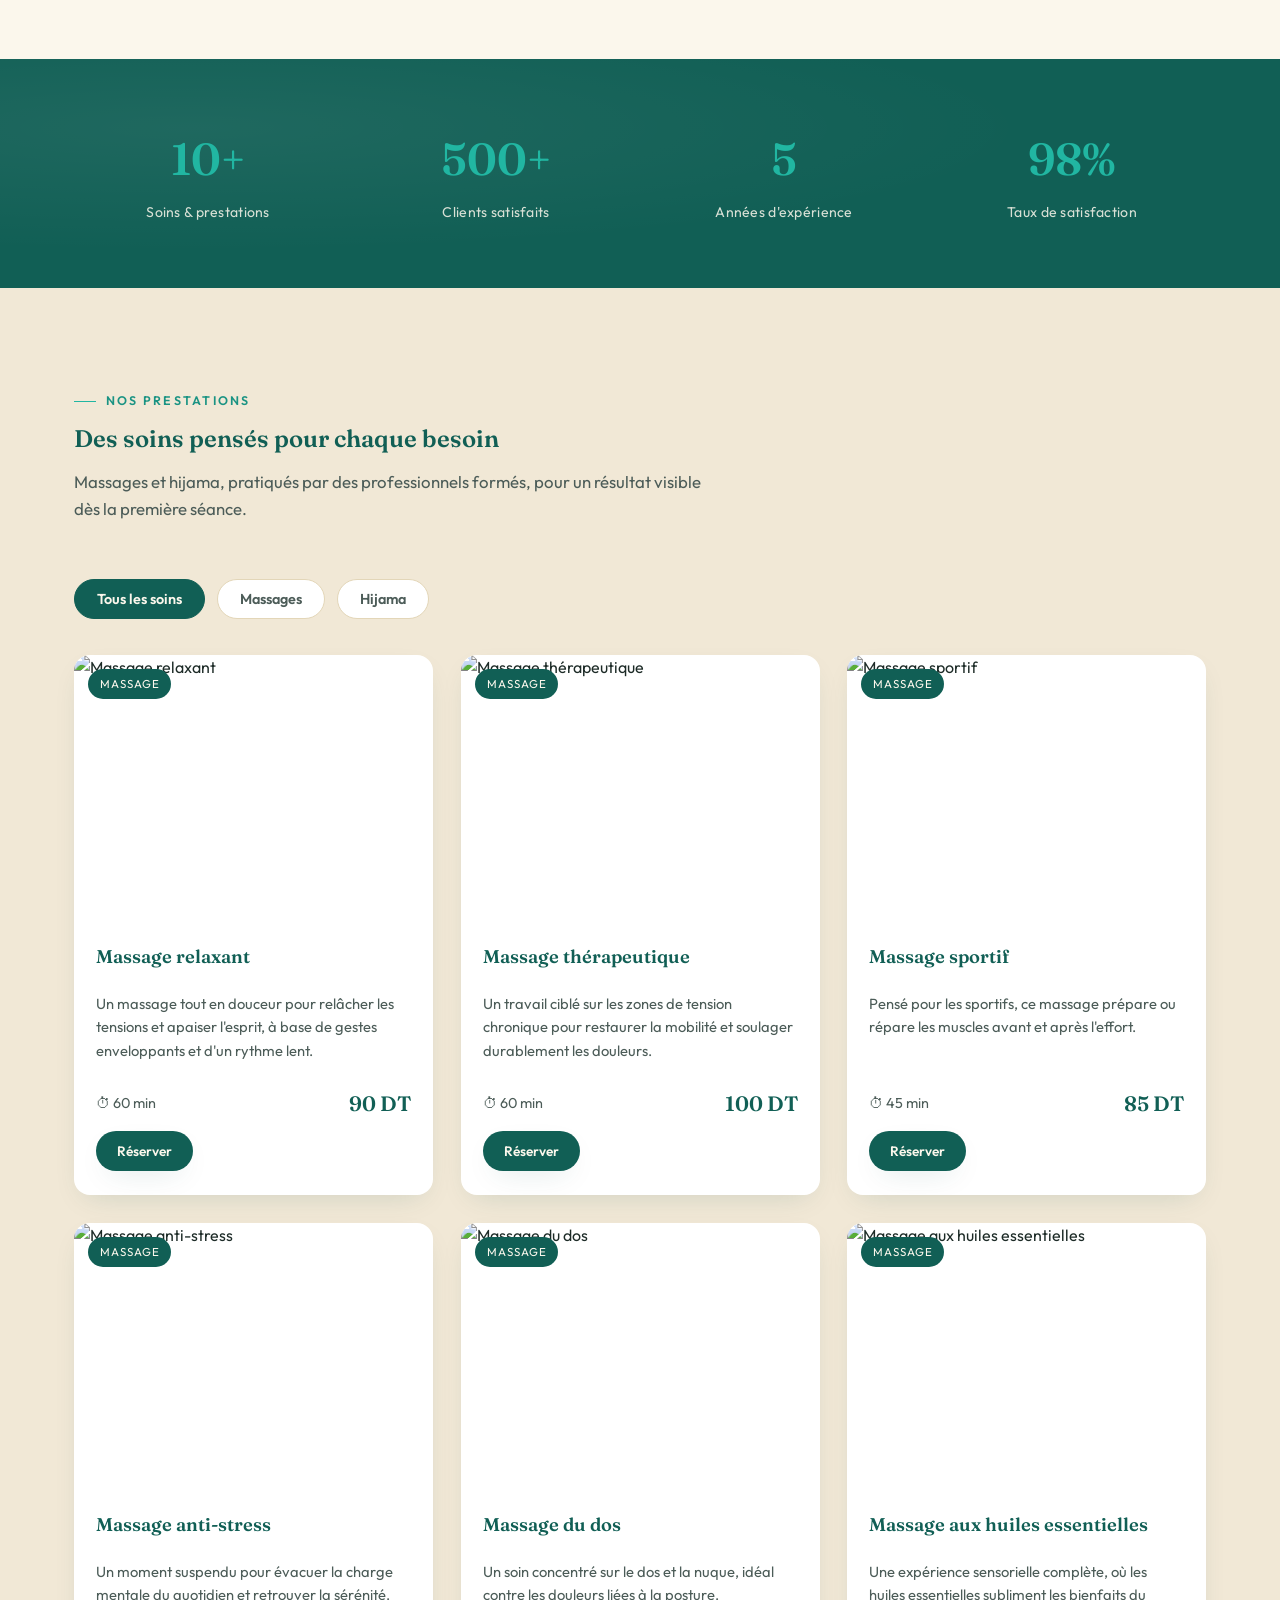
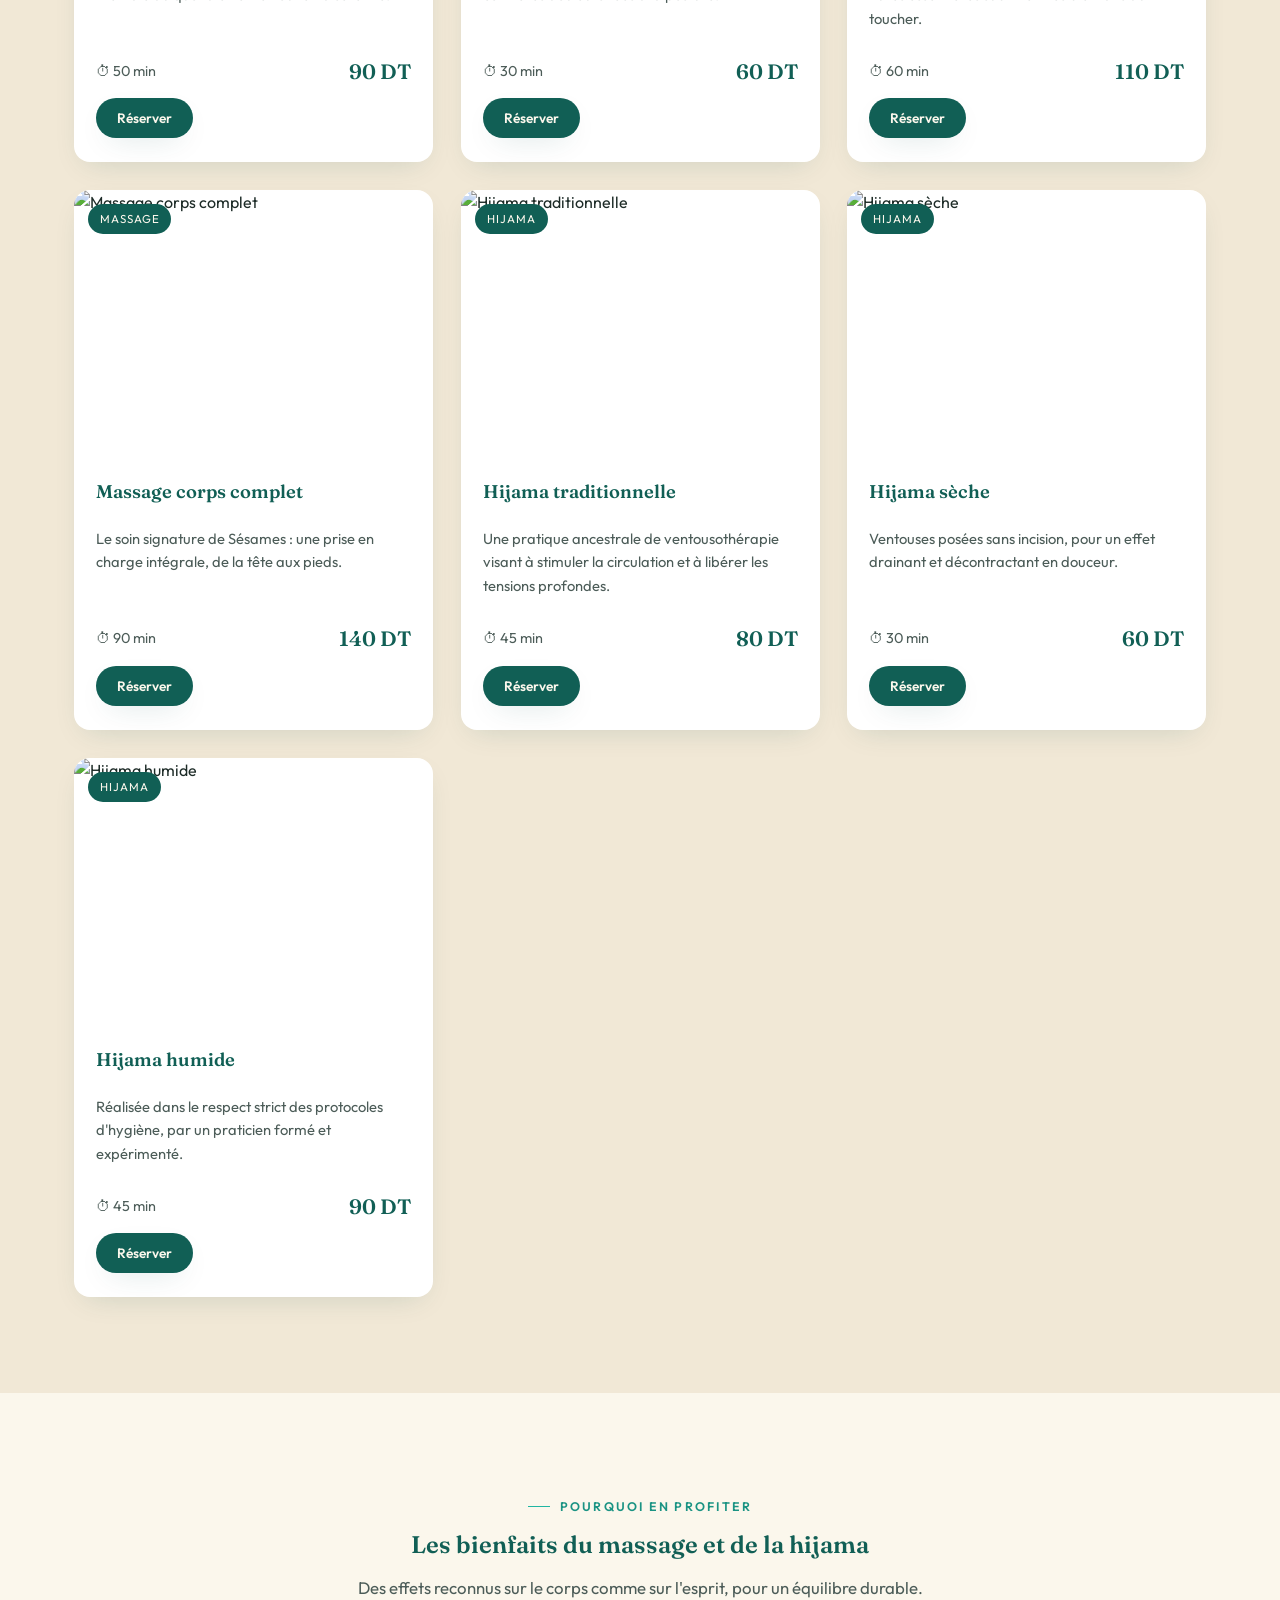
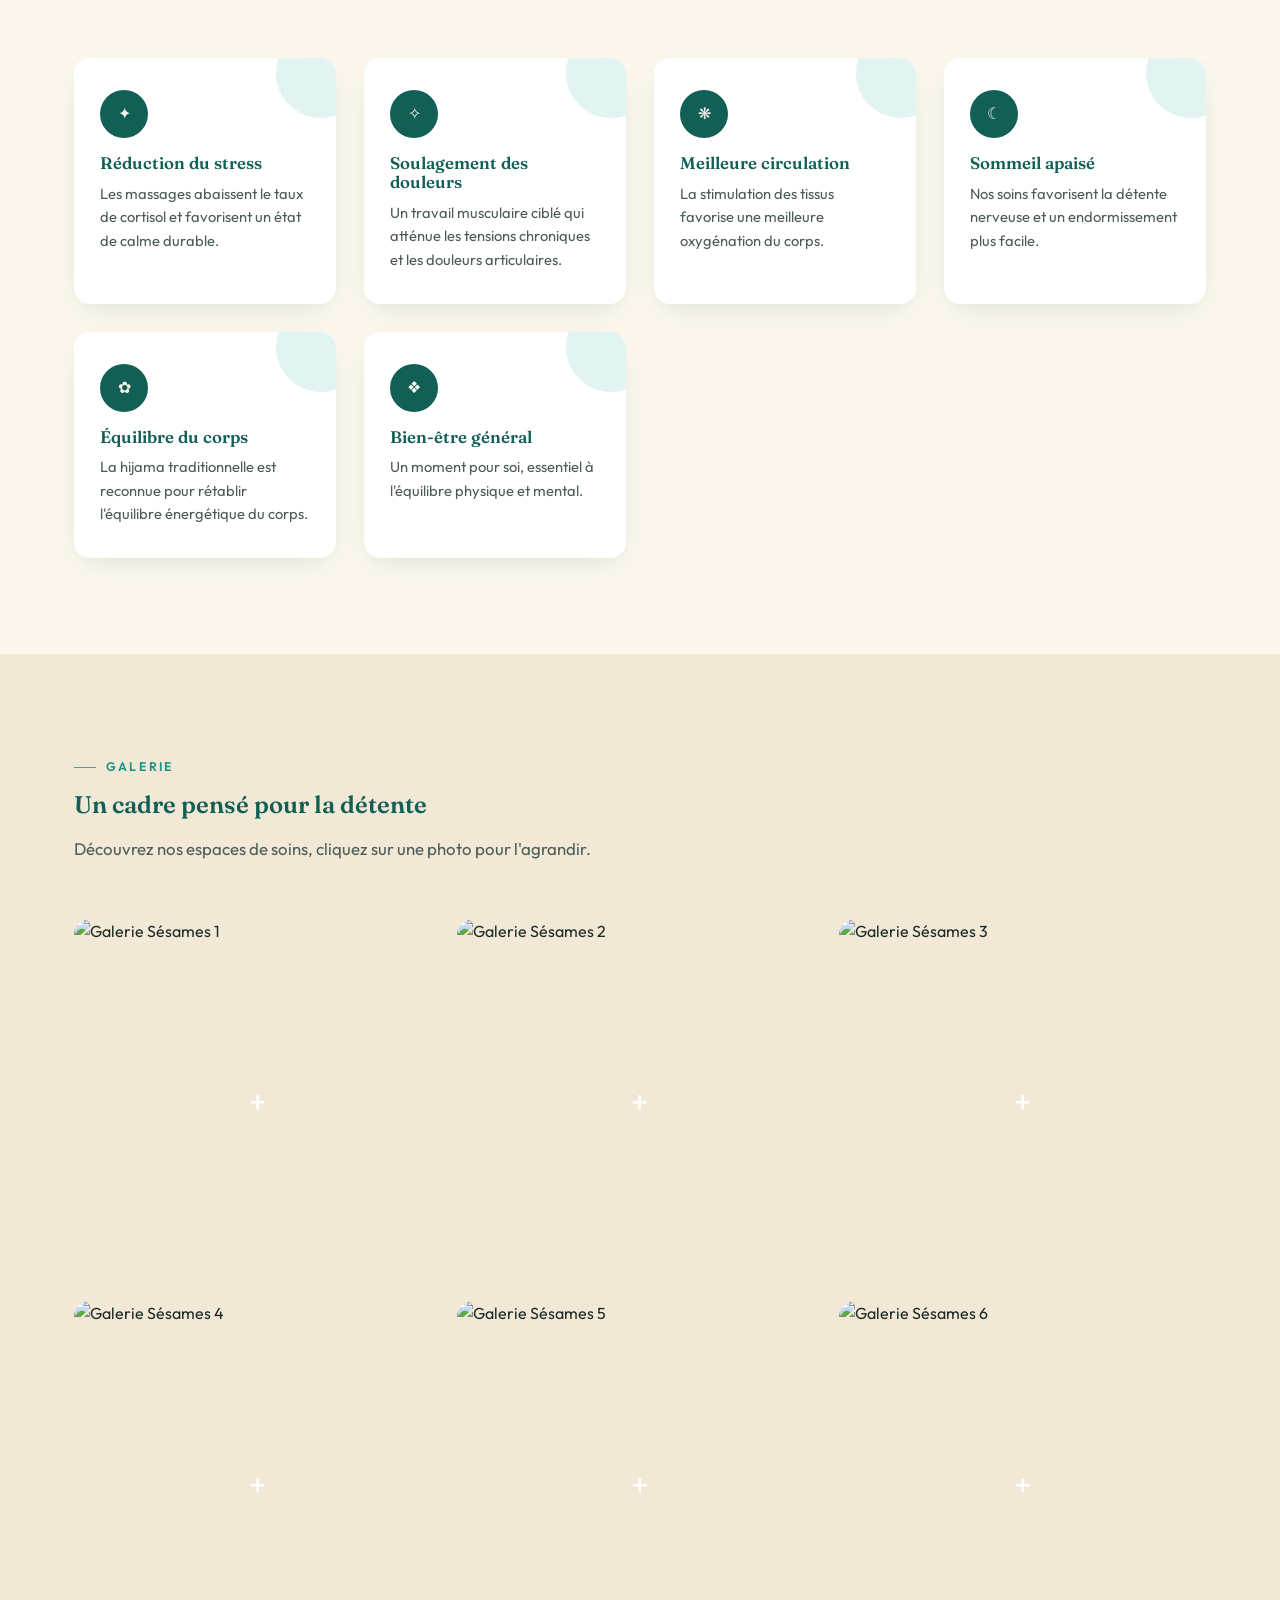
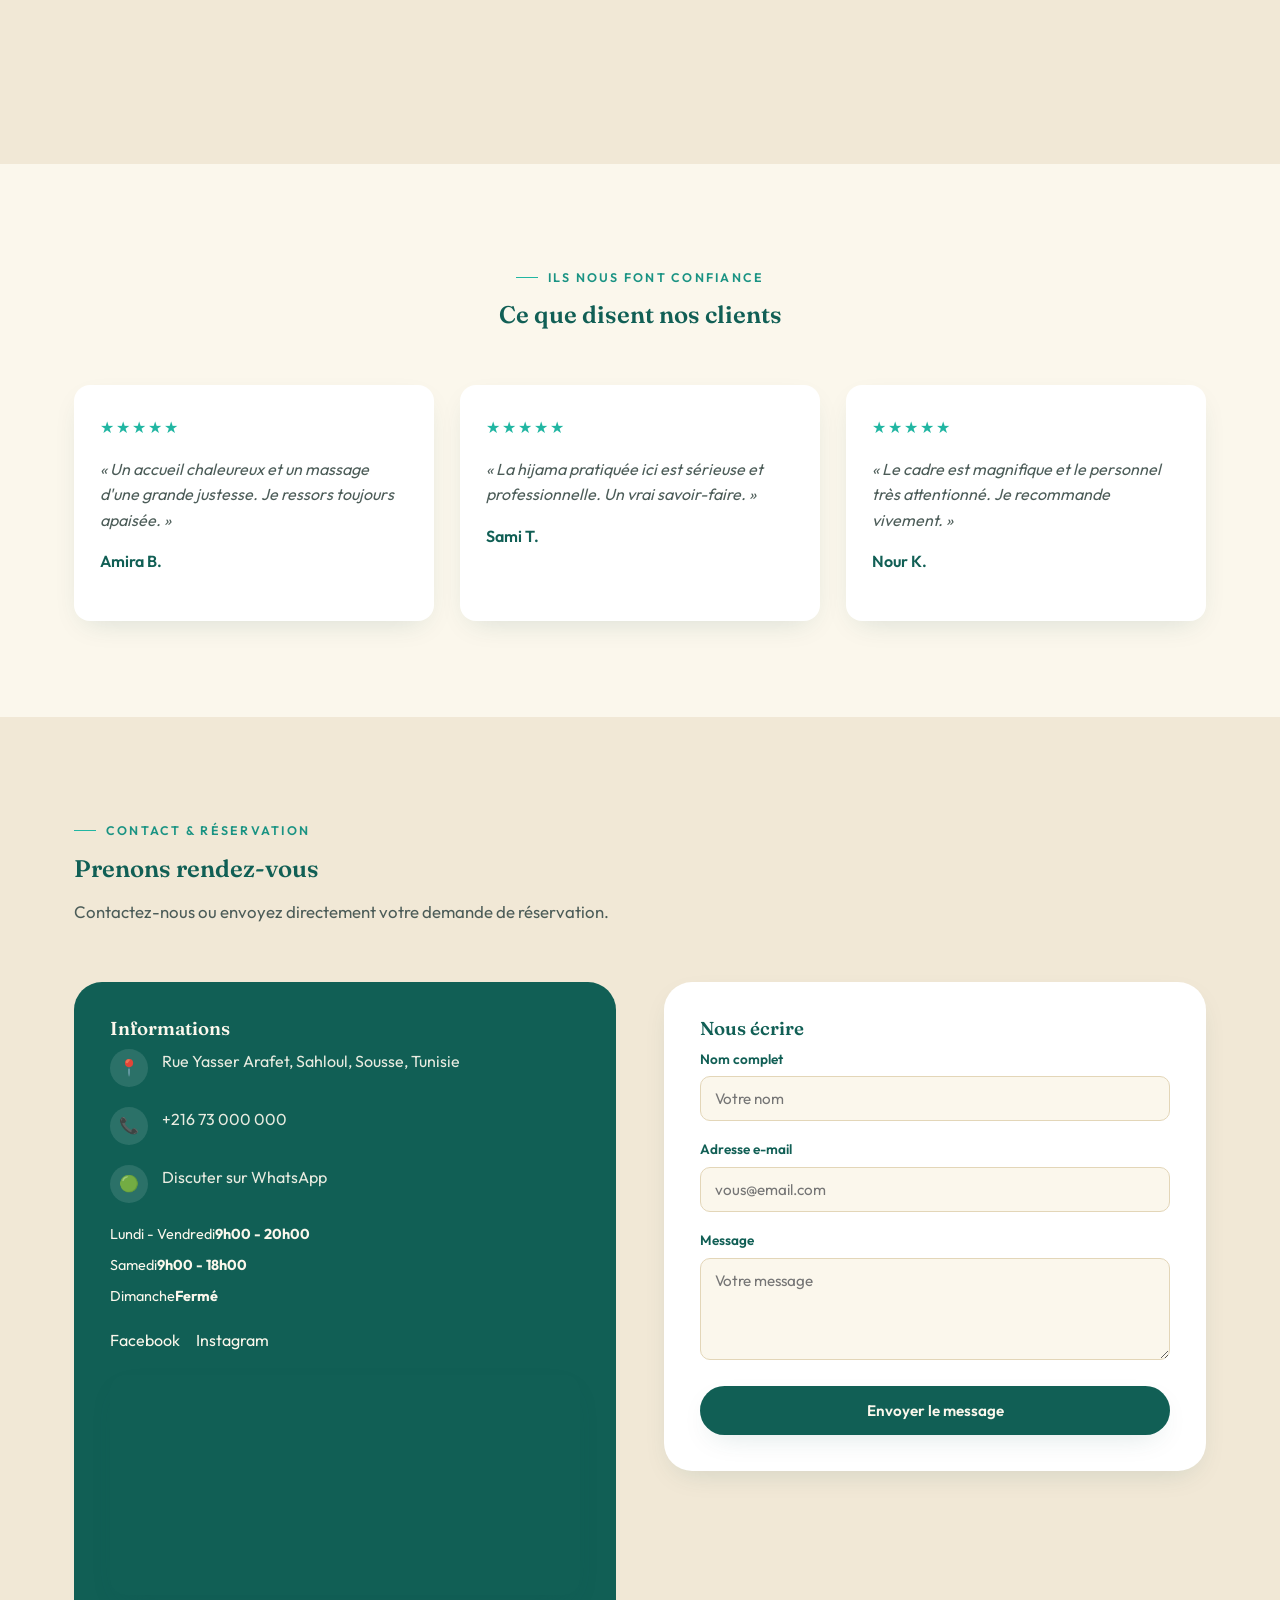
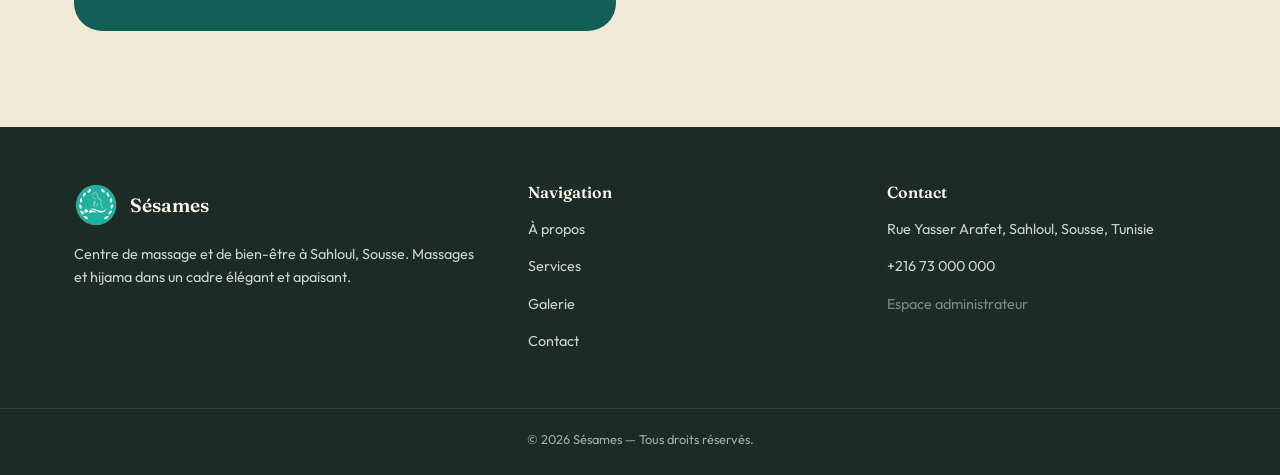
==== commit 70febb6f: "Add files via upload" ====
--- a/index.html
+++ b/index.html
@@ -11,7 +11,7 @@
 <meta property="og:description" content="Centre de massage et de hijama à Sahloul, Sousse. Soins relaxants, thérapeutiques et hijama traditionnelle dans un cadre premium et apaisant.">
 <meta property="og:locale" content="fr_FR">
 <meta name="theme-color" content="#115F55">
-<link rel="icon" href="[data-uri]">
+<link rel="icon" href="[data-uri]">
 <link rel="preconnect" href="https://fonts.googleapis.com">
 <link rel="preconnect" href="https://fonts.gstatic.com" crossorigin>
 <link href="https://fonts.googleapis.com/css2?family=Fraunces:ital,wght@0,300;0,500;0,600;1,400;1,500&family=Outfit:wght@300;400;500;600;700&display=swap" rel="stylesheet">
@@ -26,7 +26,7 @@
 <header class="nav js-nav">
   <div class="container">
     <a href="#accueil" class="brand">
-      <img src="[data-uri]" alt="Logo Sésames">
+      <img src="[data-uri]" alt="Logo Sésames" class="js-logo">
       <span class="brand-name js-nom">Sésames</span>
     </a>
     <nav class="nav-links js-nav-links">
@@ -40,12 +40,10 @@
     </nav>
     <div class="nav-actions">
       <button class="btn btn-primary btn-sm js-open-resa">Réserver</button>
-      <a href="admin.html" class="admin-link-nav" aria-label="Accès administrateur" title="Espace administrateur">
-        <svg width="20" height="20" viewBox="0 0 24 24" fill="none" stroke="currentColor" stroke-width="1.8" stroke-linecap="round" stroke-linejoin="round" aria-hidden="true">
-          <!-- Lock icon representing admin security -->
-          <rect x="3" y="11" width="18" height="11" rx="2" ry="2"></rect>
-          <path d="M7 11V7a5 5 0 0 1 10 0v4"></path>
-          <line x1="12" y1="16" x2="12" y2="20"></line>
+      <a href="admin.html" class="admin-access-link" aria-label="Espace administrateur" title="Espace administrateur">
+        <svg width="17" height="17" viewBox="0 0 24 24" fill="none" stroke="currentColor" stroke-width="2" stroke-linecap="round" stroke-linejoin="round" aria-hidden="true">
+          <rect x="5" y="11" width="14" height="9" rx="2"></rect>
+          <path d="M8 11V7a4 4 0 0 1 8 0v4"></path>
         </svg>
       </a>
       <button class="nav-toggle js-nav-toggle" aria-label="Menu">☰</button>
@@ -225,7 +223,7 @@
   <div class="container">
     <div>
       <div class="footer-brand">
-        <img src="[data-uri]" alt="Logo Sésames">
+        <img src="[data-uri]" alt="Logo Sésames" class="js-logo">
         <span class="footer-brand-name js-nom">Sésames</span>
       </div>
       <p>Centre de massage et de bien-être à Sahloul, Sousse. Massages et hijama dans un cadre élégant et apaisant.</p>
@@ -241,7 +239,7 @@
       <h4>Contact</h4>
       <p class="js-adresse"></p>
       <p class="js-tel"></p>
-      <p><a href="admin.html" class="admin-link-footer">Espace administrateur</a></p>
+      <p><a href="admin.html" style="opacity:.55;">Espace administrateur</a></p>
     </div>
   </div>
   <div class="footer-bottom">© <span class="js-annee"></span> Sésames — Tous droits réservés.</div>
@@ -251,7 +249,7 @@
 <div class="whatsapp-float-wrap">
   <span class="whatsapp-tooltip">Discuter sur WhatsApp</span>
   <a class="whatsapp-float js-wa-link" href="#" target="_blank" rel="noopener noreferrer" aria-label="Contacter Sésames sur WhatsApp">
-    <svg width="28" height="28" viewBox="0 0 32 32" fill="white" aria-hidden="true"><path d="M16.001 3C9.373 3 4 8.373 4 15c0 2.386.696 4.607 1.897 6.48L4 29l7.72-1.86A11.93 11.93 0 0 0 16 27c6.6[...]
+    <svg width="28" height="28" viewBox="0 0 32 32" fill="white" aria-hidden="true"><path d="M16.001 3C9.373 3 4 8.373 4 15c0 2.386.696 4.607 1.897 6.48L4 29l7.72-1.86A11.93 11.93 0 0 0 16 27c6.628 0 12-5.373 12-12S22.629 3 16.001 3zm0 21.6c-1.98 0-3.83-.55-5.41-1.5l-.388-.23-4.58 1.103 1.12-4.46-.252-.4A9.56 9.56 0 0 1 5.4 15c0-5.85 4.75-10.6 10.6-10.6S26.6 9.15 26.6 15 21.85 24.6 16 24.6zm5.86-7.94c-.32-.16-1.9-.94-2.2-1.05-.296-.108-.51-.16-.726.16-.214.32-.83 1.05-1.018 1.266-.188.214-.376.24-.696.08-.32-.16-1.352-.498-2.575-1.588-.952-.85-1.594-1.9-1.782-2.22-.188-.32-.02-.492.14-.652.144-.144.32-.376.48-.564.16-.188.214-.32.32-.536.108-.214.054-.402-.026-.564-.08-.16-.726-1.75-.994-2.396-.262-.628-.53-.542-.726-.552l-.618-.01c-.214 0-.564.08-.86.4-.296.32-1.13 1.104-1.13 2.692 0 1.588 1.156 3.122 1.316 3.338.16.214 2.276 3.476 5.514 4.874.77.332 1.37.53 1.838.678.772.246 1.474.212 2.03.128.62-.092 1.9-.776 2.168-1.526.268-.75.268-1.392.188-1.526-.08-.134-.294-.214-.614-.374z"/></svg>
   </a>
 </div>
 
--- a/styles.css
+++ b/styles.css
@@ -134,35 +134,20 @@
 }
 .nav-links a:hover::after{ width:100%; }
 .nav-actions{ display:flex; align-items:center; gap:14px; }
+.admin-access-link{
+  display:flex; align-items:center; justify-content:center;
+  width:38px; height:38px; border-radius:999px;
+  background:var(--white); color:var(--teal-deep);
+  box-shadow:var(--shadow-card);
+  transition:transform .35s var(--ease), box-shadow .35s var(--ease), background .3s ease, color .3s ease;
+  flex-shrink:0;
+}
+.admin-access-link:hover, .admin-access-link:focus-visible{
+  transform:translateY(-3px);
+  background:var(--teal-deep); color:var(--cream);
+  box-shadow:0 16px 30px -10px rgba(18,79,77,.4);
+}
 .nav-toggle{ display:none; background:none; border:none; font-size:1.6rem; color:var(--teal-deep); }
-
-/* Admin link in navbar */
-.admin-link-nav{
-  display:inline-flex;
-  align-items:center;
-  justify-content:center;
-  width:40px;
-  height:40px;
-  border-radius:50%;
-  font-size:1.3rem;
-  transition:all .3s var(--ease);
-  opacity:.6;
-  color:var(--teal-deep);
-  background:transparent;
-  border:1px solid transparent;
-}
-.admin-link-nav:hover{
-  opacity:1;
-  background:rgba(33,182,162,.1);
-  border-color:var(--teal-bright);
-  transform:scale(1.1);
-}
-.nav.scrolled .admin-link-nav{
-  opacity:.5;
-}
-.nav.scrolled .admin-link-nav:hover{
-  opacity:1;
-}
 
 @media (max-width:900px){
   .nav-links{
@@ -173,11 +158,6 @@
   }
   .nav-links.open{ transform:translateX(0); }
   .nav-toggle{ display:block; }
-  .admin-link-nav{
-    width:36px;
-    height:36px;
-    font-size:1.1rem;
-  }
 }
 
 /* ---------- Hero ---------- */
@@ -426,29 +406,8 @@
 .footer h4{ color:var(--cream); font-size:1rem; margin-bottom:16px; }
 .footer p, .footer a{ color:#C9D2CF; font-size:.9rem; }
 .footer a:hover{ color:var(--teal-bright); }
-
-/* Admin link in footer */
-.admin-link-footer{
-  display:inline-block;
-  padding:6px 12px;
-  border-radius:var(--radius-sm);
-  transition:all .3s var(--ease);
-  opacity:.85;
-  color:var(--teal-bright);
-  font-weight:500;
-  border:1px solid transparent;
-}
-.admin-link-footer:hover{
-  opacity:1;
-  background:rgba(33,182,162,.15);
-  border-color:var(--teal-bright);
-}
-
 .footer-bottom{ text-align:center; margin-top:40px; padding-top:20px; border-top:1px solid rgba(255,255,255,.1); font-size:.8rem; color:#9DAAA6; }
-@media (max-width:700px){ 
-  .footer .container{ grid-template-columns:1fr; }
-  .admin-link-nav{ display:none; }
-}
+@media (max-width:700px){ .footer .container{ grid-template-columns:1fr; } }
 
 /* ---------- WhatsApp flottant ---------- */
 .whatsapp-float-wrap{
